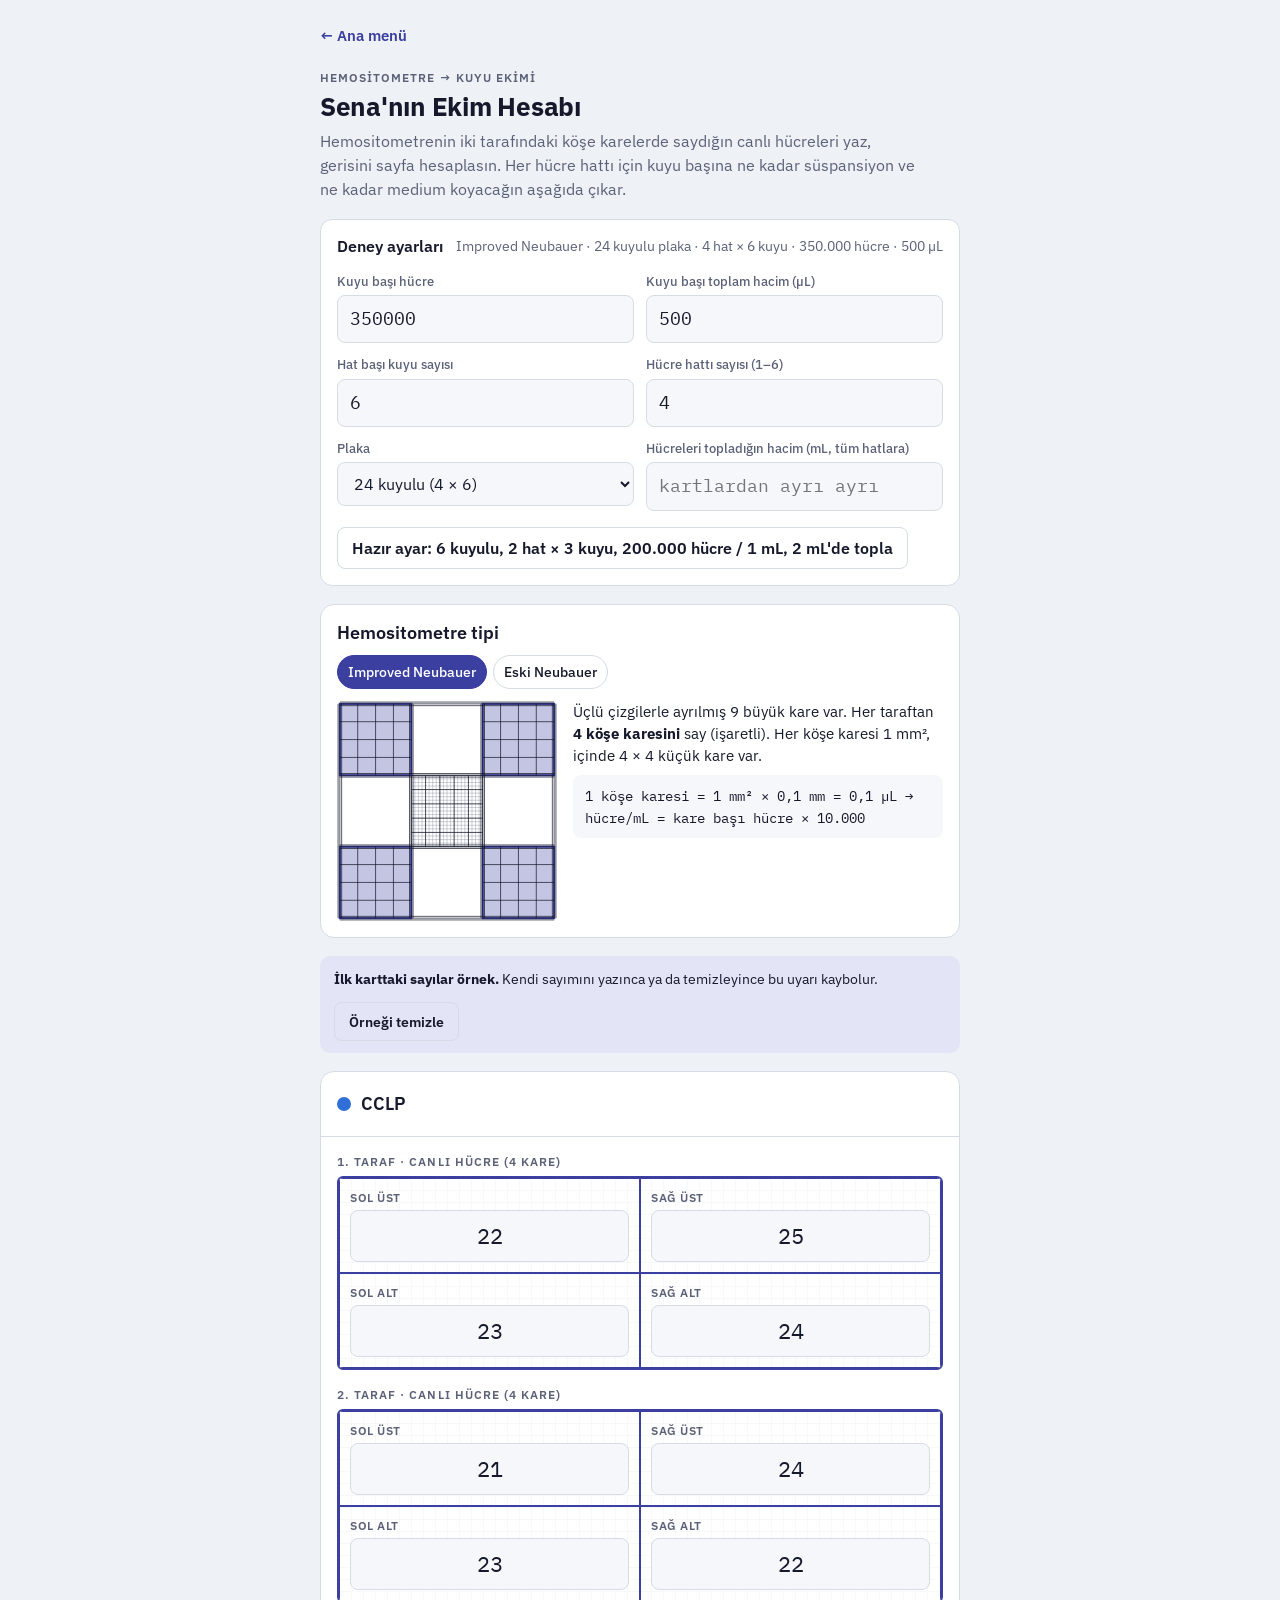
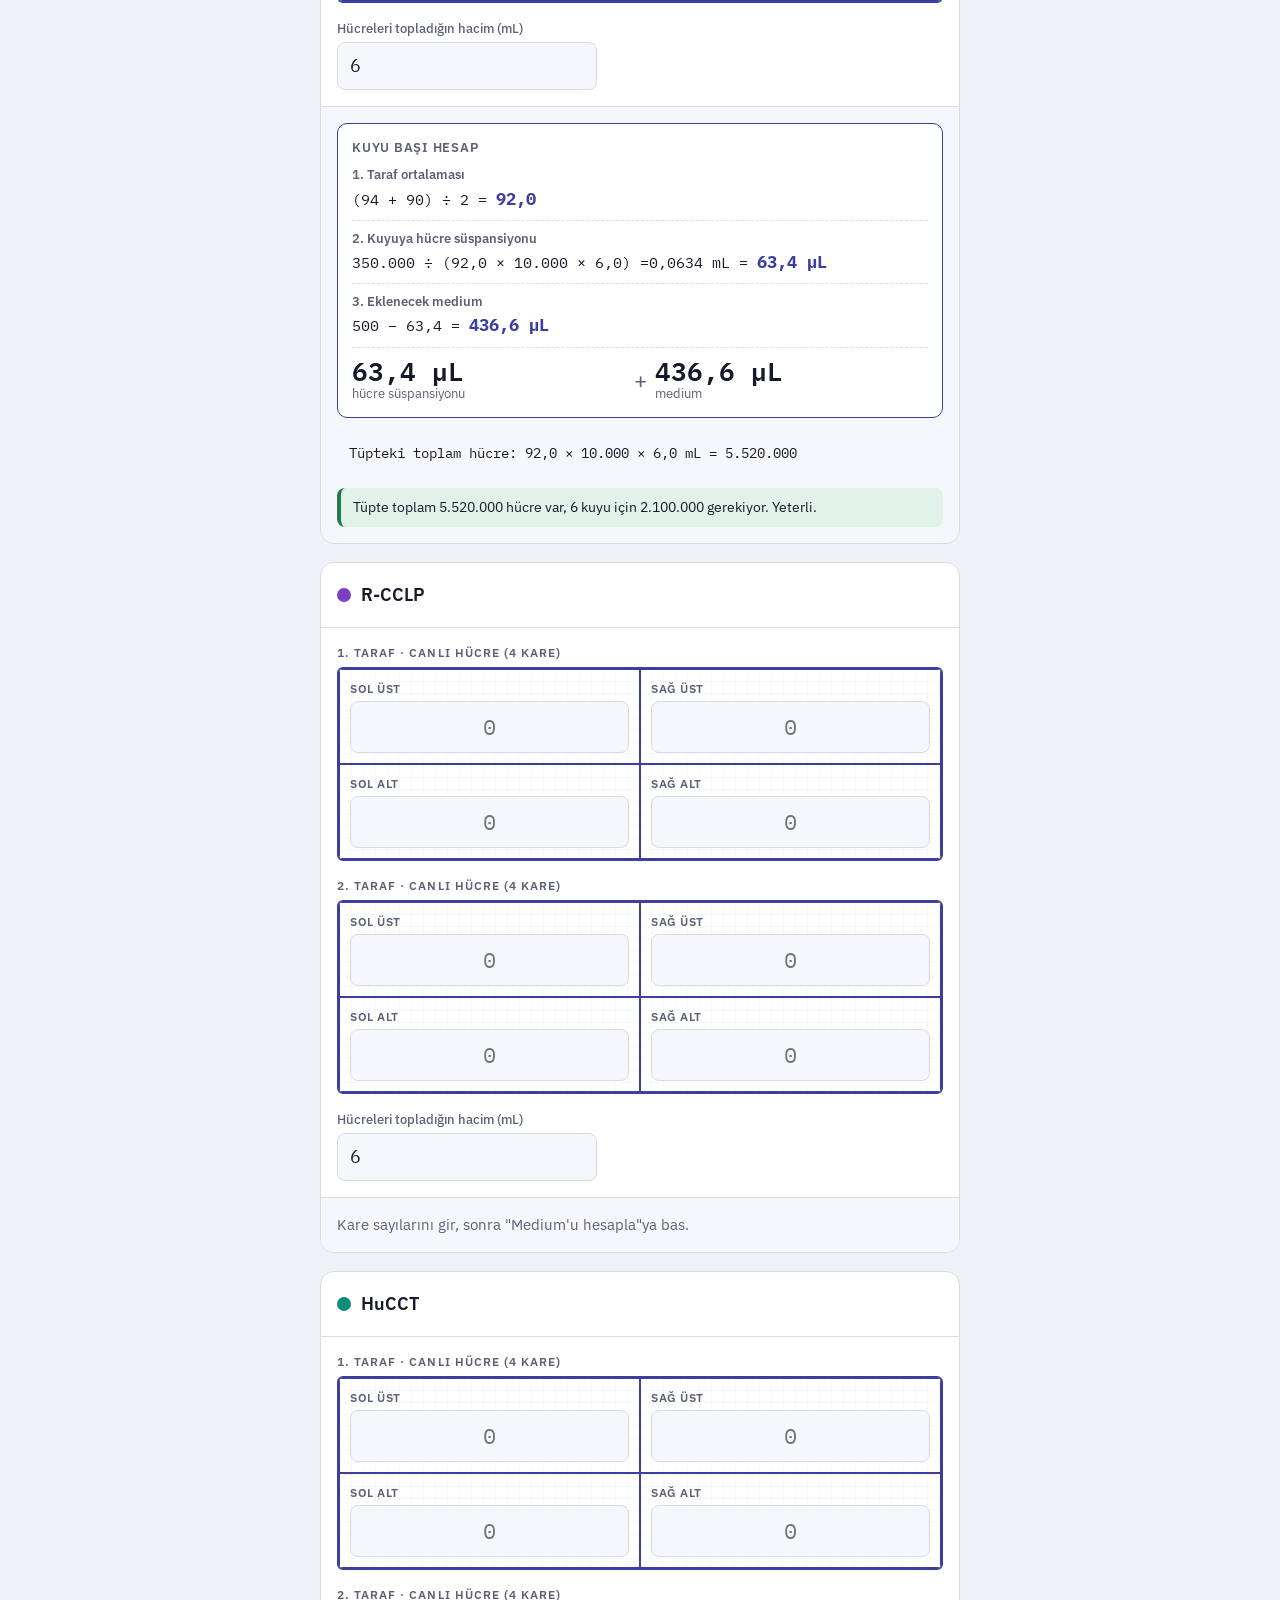
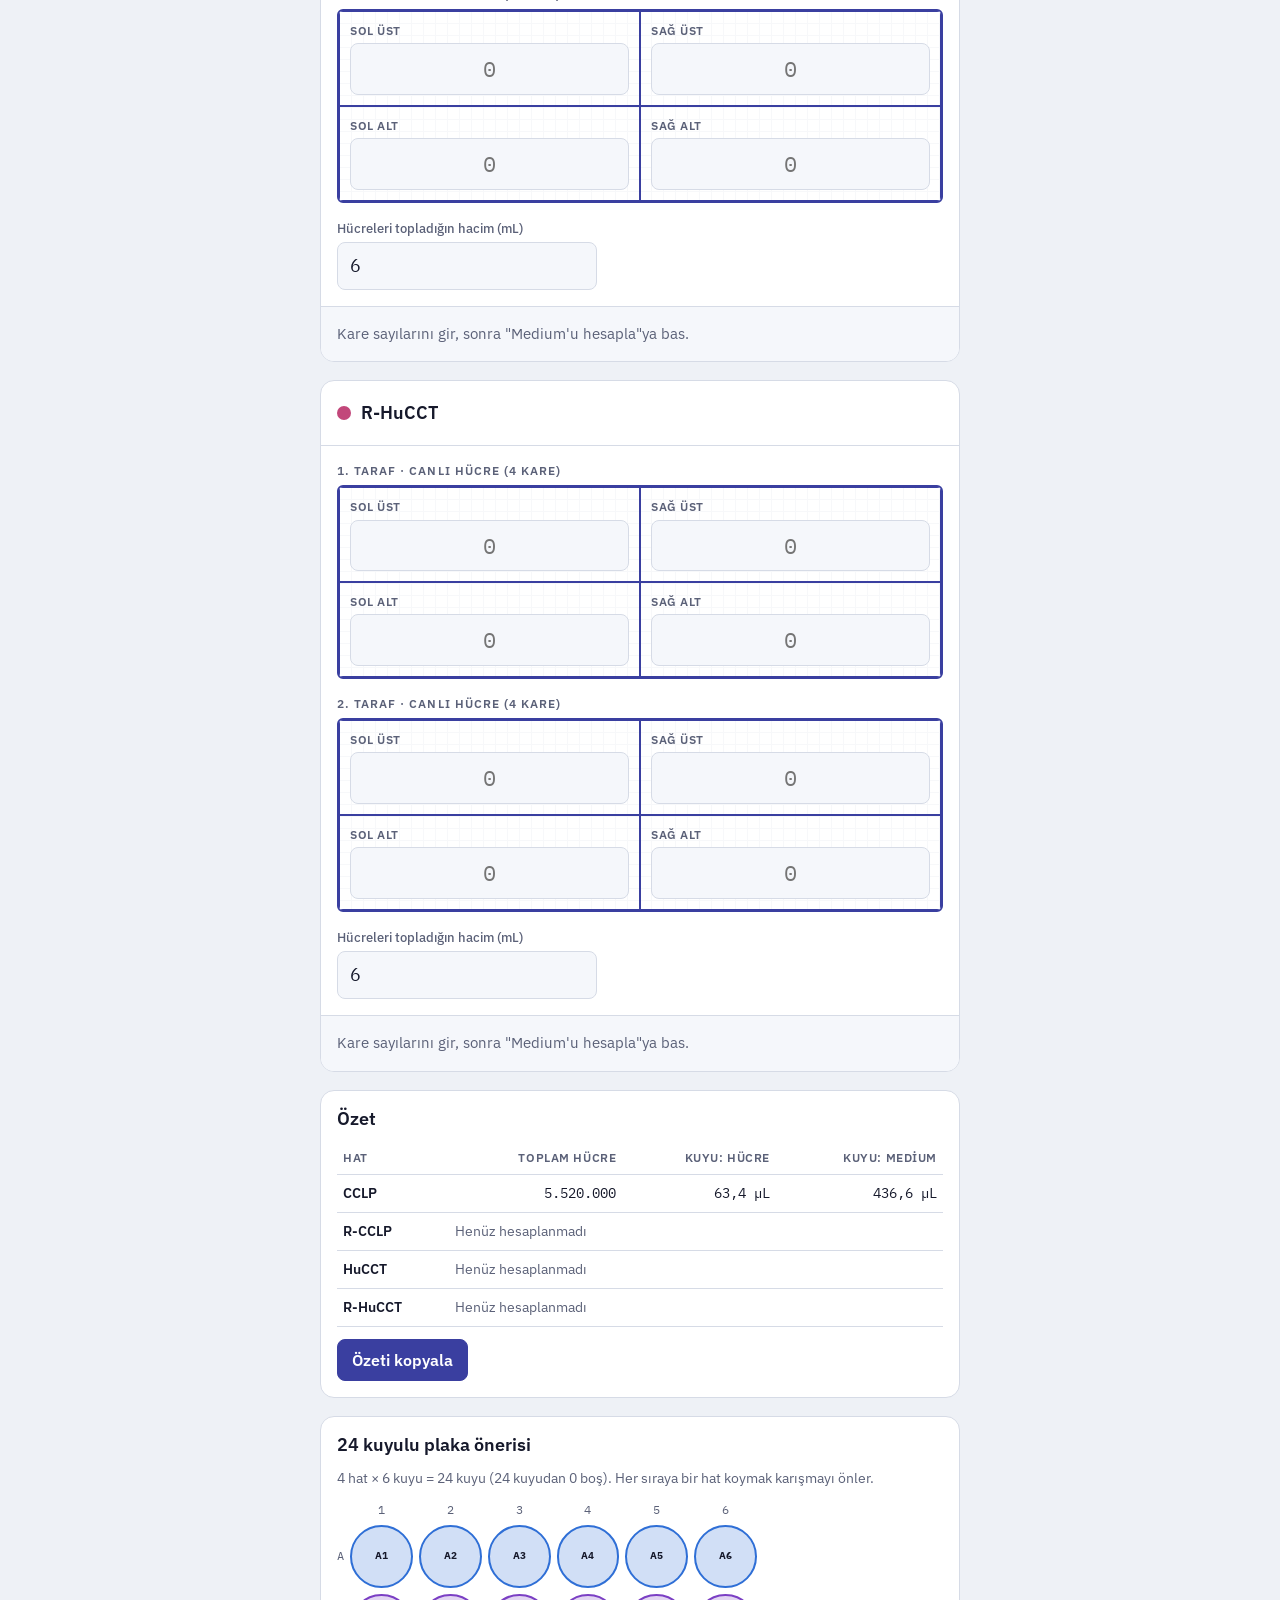
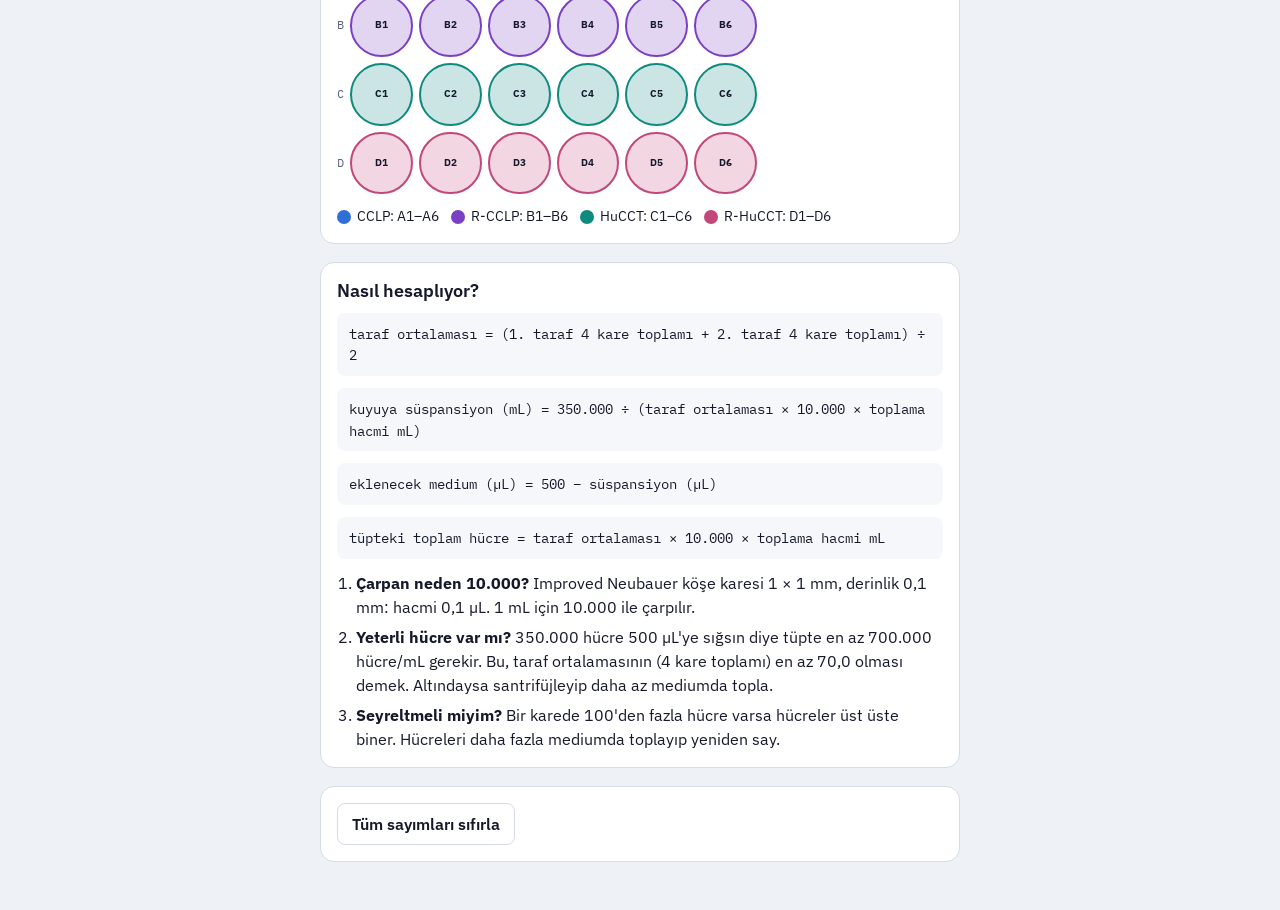
==== ekim.html @ d33bfd4d "Ekim: gereken hücre/mL ayarlara göre güncelleniyor Co-Authored-By: Claude Opus 5.5 <noreply@anthropi" ====
<!doctype html>
<html lang="tr">
<head>
<meta charset="utf-8">
<meta name="viewport" content="width=device-width, initial-scale=1, viewport-fit=cover">
<style>:root{padding-top:env(safe-area-inset-top,0px);padding-bottom:env(safe-area-inset-bottom,0px)}body{margin:0}img{max-width:100%}[hidden]{display:none!important}</style>
</head>
<body>
<title>Sena'nın Ekim Hesabı</title>
<meta name="claude:viewport-fit-sides" content="cover">
<link rel="preconnect" href="https://fonts.googleapis.com">
<link rel="stylesheet" href="https://fonts.googleapis.com/css2?family=IBM+Plex+Mono:wght@400;600&family=IBM+Plex+Sans:wght@400;500;600;700&display=swap">
<style>
/* Layout: one narrow column of cards (one per cell line), each card = hemocytometer 2x2 corner-square inputs + a big result panel; summary + 24-well plate map at the end. */
:root{
  --bg:#eef1f6; --surface:#ffffff; --surface-2:#f5f7fb; --line:#d6dbe6;
  --fg:#16192b; --muted:#5b6178;
  --trypan:#3a3fa0; --trypan-soft:#e3e4f6;
  --ok:#1f7a4d; --ok-soft:#e1f3e9; --warn:#9a5b00; --warn-soft:#fdf0d9; --bad:#b3261e; --bad-soft:#fbe4e2;
  --c1:#2f6fd6; --c2:#7b3fc4; --c3:#0f8a7e; --c4:#c2477a; --c5:#b26a00; --c6:#4d7a1f;
  --sans:"IBM Plex Sans",system-ui,-apple-system,"Segoe UI",sans-serif;
  --mono:"IBM Plex Mono",ui-monospace,"SFMono-Regular",Consolas,monospace;
}
@media (prefers-color-scheme: dark){:root:not([data-theme="light"]){
  --bg:#10121c; --surface:#191c29; --surface-2:#202436; --line:#33384d;
  --fg:#e9ebf5; --muted:#9aa0b8;
  --trypan:#9fa4ff; --trypan-soft:#2a2d55;
  --ok:#5fd39a; --ok-soft:#173327; --warn:#f0b450; --warn-soft:#3a2c12; --bad:#ff8a80; --bad-soft:#3d1c1a;
  --c1:#6ea0ff; --c2:#b88cf0; --c3:#4fd1c2; --c4:#f28ab5; --c5:#f0a94a; --c6:#9ed36a; color-scheme:dark}}
:root[data-theme="dark"]{
  --bg:#10121c; --surface:#191c29; --surface-2:#202436; --line:#33384d;
  --fg:#e9ebf5; --muted:#9aa0b8;
  --trypan:#9fa4ff; --trypan-soft:#2a2d55;
  --ok:#5fd39a; --ok-soft:#173327; --warn:#f0b450; --warn-soft:#3a2c12; --bad:#ff8a80; --bad-soft:#3d1c1a;
  --c1:#6ea0ff; --c2:#b88cf0; --c3:#4fd1c2; --c4:#f28ab5; --c5:#f0a94a; --c6:#9ed36a; color-scheme:dark}

*{box-sizing:border-box}
body{background:var(--bg);color:var(--fg);font-family:var(--sans);font-size:16px;line-height:1.5;
  padding-left:max(16px,env(safe-area-inset-left,0px));padding-right:max(16px,env(safe-area-inset-right,0px));padding-block:20px 48px}
.wrap{max-width:640px;margin:0 auto;display:flex;flex-direction:column;gap:18px}
h1,h2,h3{text-wrap:balance;margin:0;line-height:1.2}
h1{font-size:1.6rem;font-weight:700;letter-spacing:-.01em}
h2{font-size:1.15rem;font-weight:600}
.eyebrow{font-size:.72rem;letter-spacing:.09em;text-transform:uppercase;color:var(--muted);font-weight:600}
p{margin:0}
.muted{color:var(--muted)}
.num{font-family:var(--mono);font-variant-numeric:tabular-nums}

header{display:flex;flex-direction:column;gap:6px}
header p{color:var(--muted);max-width:60ch}

details.settings{background:var(--surface);border:1px solid var(--line);border-radius:12px}
details.settings summary{cursor:pointer;padding:14px 16px;display:flex;justify-content:space-between;align-items:center;gap:12px;list-style:none;font-weight:600}
details.settings summary::-webkit-details-marker{display:none}
details.settings summary .sumtext{font-weight:400;color:var(--muted);font-size:.85rem;text-align:right}
.set-grid{display:grid;grid-template-columns:1fr 1fr;gap:12px;padding:0 16px 16px}
.field{display:flex;flex-direction:column;gap:4px;min-width:0}
.field label{font-size:.8rem;color:var(--muted);font-weight:500}
input[type=text]{font:inherit;font-family:var(--mono);font-size:1.1rem;width:100%;min-width:0;padding:10px 12px;border:1.5px solid var(--line);border-radius:8px;background:var(--surface-2);color:var(--fg)}
input[type=text]:focus{outline:none;border-color:var(--trypan);box-shadow:0 0 0 3px var(--trypan-soft)}
input.name{font-family:var(--sans);font-weight:600}
select{font:inherit;font-size:1rem;width:100%;min-width:0;padding:10px 12px;border:1.5px solid var(--line);border-radius:8px;background:var(--surface-2);color:var(--fg)}
select:focus{outline:none;border-color:var(--trypan);box-shadow:0 0 0 3px var(--trypan-soft)}

.banner{background:var(--trypan-soft);color:var(--fg);border-radius:10px;padding:12px 14px;font-size:.9rem;display:flex;gap:12px;align-items:center;justify-content:space-between;flex-wrap:wrap}
button{font:inherit;cursor:pointer;border-radius:8px;border:1.5px solid var(--line);background:var(--surface);color:var(--fg);padding:8px 14px;font-weight:600}
button:focus-visible{outline:3px solid var(--trypan);outline-offset:2px}
button.primary{background:var(--trypan);border-color:var(--trypan);color:var(--surface)}
button.ghost{background:transparent}

.card{background:var(--surface);border:1px solid var(--line);border-radius:14px;overflow:hidden}
.card-head{display:flex;align-items:center;gap:10px;padding:14px 16px;border-bottom:1px solid var(--line)}
.dot{width:14px;height:14px;border-radius:50%;flex:none}
.card-head input.name{border:none;background:transparent;padding:4px 0;font-size:1.15rem}
.card-head input.name:focus{box-shadow:none;border-bottom:2px solid var(--trypan);border-radius:0}
.card-body{padding:16px;display:flex;flex-direction:column;gap:16px}

/* hemocytometer: 4 corner squares */
.hemo{display:grid;grid-template-columns:1fr 1fr;gap:0;border:2px solid var(--trypan);border-radius:6px;overflow:hidden;
  background-image:linear-gradient(var(--line) 1px,transparent 1px),linear-gradient(90deg,var(--line) 1px,transparent 1px);background-size:12px 12px}
.sq{padding:10px;display:flex;flex-direction:column;gap:4px;border:1px solid var(--trypan);background:color-mix(in srgb,var(--surface) 82%,transparent)}
.sq label{font-size:.72rem;color:var(--muted);letter-spacing:.05em;text-transform:uppercase;font-weight:600}
.sq input{font-size:1.4rem;text-align:center;padding:8px}
.row2{display:grid;grid-template-columns:1fr 1fr;gap:12px}
.chips{display:flex;flex-wrap:wrap;gap:6px;align-items:center}
.chip{padding:6px 10px;border-radius:999px;font-size:.85rem;font-weight:500}
.chip[aria-pressed="true"]{background:var(--trypan);border-color:var(--trypan);color:var(--surface)}
.chips input{width:70px;padding:6px 8px;font-size:.95rem}

.result{background:var(--surface-2);border-top:1px solid var(--line);padding:16px;display:flex;flex-direction:column;gap:14px}
.stats{display:grid;grid-template-columns:repeat(3,1fr);gap:8px}
.stat{display:flex;flex-direction:column;gap:2px;min-width:0}
.stat .v{font-family:var(--mono);font-size:1.05rem;font-weight:600;font-variant-numeric:tabular-nums;overflow-wrap:anywhere}
.stat .k{font-size:.72rem;color:var(--muted);text-transform:uppercase;letter-spacing:.06em}
.recipe{display:flex;flex-direction:column;gap:8px;background:var(--surface);border:1.5px solid var(--line);border-radius:10px;padding:14px}
.recipe.main{border-color:var(--trypan)}
.recipe .title{font-size:.8rem;font-weight:600;color:var(--muted);text-transform:uppercase;letter-spacing:.06em}
.pour{display:grid;grid-template-columns:1fr auto 1fr;align-items:center;gap:8px}
.pour .part{display:flex;flex-direction:column;min-width:0}
.pour .big{font-family:var(--mono);font-size:1.6rem;font-weight:600;font-variant-numeric:tabular-nums;line-height:1.1}
.pour .lbl{font-size:.82rem;color:var(--muted)}
.pour .plus{font-size:1.4rem;color:var(--muted)}
.recipe .then{font-size:.9rem}
.steps{display:flex;flex-direction:column;gap:8px}
.step{display:flex;flex-direction:column;gap:2px;padding-bottom:8px;border-bottom:1px dashed var(--line)}
.step .sk{font-size:.8rem;color:var(--muted);font-weight:600}
.step .sv{font-family:var(--mono);font-variant-numeric:tabular-nums;font-size:.95rem;overflow-wrap:anywhere}
.step .sv strong{color:var(--trypan);font-size:1.05rem}
.msgs{display:flex;flex-direction:column;gap:6px}
.msg{padding:9px 12px;border-radius:8px;font-size:.88rem;border-left:4px solid}
.msg.ok{background:var(--ok-soft);border-color:var(--ok)}
.msg.warn{background:var(--warn-soft);border-color:var(--warn)}
.msg.bad{background:var(--bad-soft);border-color:var(--bad)}
.empty{color:var(--muted);font-size:.92rem}
.calc-btn{width:100%;padding:16px;font-size:1.1rem;border-radius:10px}

.panel{background:var(--surface);border:1px solid var(--line);border-radius:14px;padding:16px;display:flex;flex-direction:column;gap:12px}
.tbl-wrap{overflow-x:auto}
table{border-collapse:collapse;width:100%;font-size:.88rem}
th,td{padding:8px 6px;text-align:right;border-bottom:1px solid var(--line);white-space:nowrap}
th:first-child,td:first-child{text-align:left}
th{font-size:.72rem;color:var(--muted);text-transform:uppercase;letter-spacing:.05em;font-weight:600}
td{font-family:var(--mono);font-variant-numeric:tabular-nums}
td:first-child{font-family:var(--sans);font-weight:600}

.plate{display:grid;grid-template-columns:auto repeat(6,1fr);gap:6px;align-items:center;max-width:420px}
.plate .rl,.plate .cl{font-family:var(--mono);font-size:.75rem;color:var(--muted);text-align:center}
.well{aspect-ratio:1;max-width:100%;border-radius:50%;border:2px solid;display:grid;place-items:center;font-size:var(--wf,.6rem);font-weight:700}
.legend{display:flex;flex-wrap:wrap;gap:12px;font-size:.85rem}
.legend span{display:inline-flex;align-items:center;gap:6px}

.hemo-pick{display:grid;grid-template-columns:minmax(0,220px) 1fr;gap:16px;align-items:start}
.hemo-pick svg{width:100%;height:auto;max-width:100%;display:block}
@media (max-width:520px){.hemo-pick{grid-template-columns:1fr}.hemo-pick svg{max-width:260px}}
.howto ol{margin:0;padding-left:1.2em;display:flex;flex-direction:column;gap:6px}
.formula{font-family:var(--mono);background:var(--surface-2);border-radius:8px;padding:10px 12px;font-size:.9rem;overflow-x:auto}
.actions{display:flex;gap:8px;flex-wrap:wrap;align-items:center}
.confirm{display:flex;gap:8px;align-items:center;flex-wrap:wrap;font-size:.9rem}
.toast{font-size:.85rem;color:var(--ok)}
@media (max-width:420px){.set-grid{grid-template-columns:1fr 1fr}.stats{grid-template-columns:1fr 1fr}.pour .big{font-size:1.35rem}}
@media (prefers-reduced-motion:reduce){*{transition:none!important}}
</style>

<div class="wrap">
  <a href="./" class="back-link" style="color:var(--trypan);font-weight:600;text-decoration:none;font-size:.95rem;padding:4px 0;align-self:flex-start">← Ana menü</a>
  <header>
    <span class="eyebrow">Hemositometre → kuyu ekimi</span>
    <h1>Sena'nın Ekim Hesabı</h1>
    <p>Hemositometrenin iki tarafındaki köşe karelerde saydığın canlı hücreleri yaz, gerisini sayfa hesaplasın. Her hücre hattı için kuyu başına ne kadar süspansiyon ve ne kadar medium koyacağın aşağıda çıkar.</p>
  </header>

  <details class="settings" id="settings" open>
    <summary><span>Deney ayarları</span><span class="sumtext" id="setSummary"></span></summary>
    <div class="set-grid">
      <div class="field"><label for="s-cells">Kuyu başı hücre</label><input type="text" inputmode="numeric" id="s-cells"></div>
      <div class="field"><label for="s-vol">Kuyu başı toplam hacim (µL)</label><input type="text" inputmode="decimal" id="s-vol"></div>
      <div class="field"><label for="s-wells">Hat başı kuyu sayısı</label><input type="text" inputmode="numeric" id="s-wells"></div>
      <div class="field"><label for="s-nlines">Hücre hattı sayısı (1–6)</label><input type="text" inputmode="numeric" id="s-nlines"></div>
      <div class="field"><label for="s-plate">Plaka</label><select id="s-plate">
        <option value="6">6 kuyulu (2 × 3)</option><option value="12">12 kuyulu (3 × 4)</option><option value="24">24 kuyulu (4 × 6)</option><option value="48">48 kuyulu (6 × 8)</option><option value="96">96 kuyulu (8 × 12)</option>
      </select></div>
      <div class="field"><label for="s-tube">Hücreleri topladığın hacim (mL, tüm hatlara)</label><input type="text" inputmode="decimal" id="s-tube" placeholder="kartlardan ayrı ayrı"></div>
    </div>
    <div class="actions" style="padding:0 16px 16px">
      <button type="button" id="presetBtn">Hazır ayar: 6 kuyulu, 2 hat × 3 kuyu, 200.000 hücre / 1 mL, 2 mL'de topla</button>
    </div>
  </details>

  <section class="panel" id="hemoPanel">
    <h2>Hemositometre tipi</h2>
    <div class="chips" role="group" aria-label="Hemositometre tipi">
      <button type="button" class="chip" data-hemo="imp">Improved Neubauer</button>
      <button type="button" class="chip" data-hemo="old">Eski Neubauer</button>
    </div>
    <div id="unitRow" hidden style="display:flex;flex-direction:column;gap:6px">
      <span class="eyebrow">Saydığın "kare" hangisi?</span>
      <div class="chips" role="group" aria-label="Sayılan kare">
        <button type="button" class="chip" data-unit="block">1 mm² köşe bloğu (4 × 4 küçük kare)</button>
        <button type="button" class="chip" data-unit="small">Tek küçük kare (0,25 mm)</button>
      </div>
    </div>
    <div class="hemo-pick">
      <svg id="hemoSvg" viewBox="-4 -4 308 308" role="img" aria-label="Hemositometre ızgarası, sayılacak kareler işaretli"></svg>
      <div style="display:flex;flex-direction:column;gap:8px;min-width:0">
        <p id="hemoText" style="font-size:.92rem"></p>
        <div class="formula" id="hemoFactor"></div>
      </div>
    </div>
  </section>

  <div class="banner" id="exampleBanner" hidden>
    <span><strong>İlk karttaki sayılar örnek.</strong> Kendi sayımını yazınca ya da temizleyince bu uyarı kaybolur.</span>
    <button class="ghost" id="clearExample">Örneği temizle</button>
  </div>

  <div id="cards" class="wrap" style="gap:18px"></div>

  <section class="panel">
    <h2>Özet</h2>
    <div class="tbl-wrap"><table id="sumTable"></table></div>
    <div class="actions">
      <button class="primary" id="copyBtn">Özeti kopyala</button>
      <span class="toast" id="toast" role="status"></span>
    </div>
  </section>

  <section class="panel">
    <h2 id="plateTitle">24 kuyulu plaka önerisi</h2>
    <p class="muted" style="font-size:.9rem" id="plateNote">4 hat × 6 kuyu = 24 kuyu. Her sıraya bir hat koymak karışmayı önler.</p>
    <div class="plate" id="plate"></div>
    <div class="legend" id="legend"></div>
  </section>

  <section class="panel howto">
    <h2>Nasıl hesaplıyor?</h2>
    <div class="formula">taraf ortalaması = (1. taraf 4 kare toplamı + 2. taraf 4 kare toplamı) ÷ 2</div>
    <div class="formula">kuyuya süspansiyon (mL) = <span class="hx-cells">350.000</span> ÷ (taraf ortalaması × <span class="fx">10.000</span> × toplama hacmi mL)</div>
    <div class="formula">eklenecek medium (µL) = <span class="hx-vol">500</span> − süspansiyon (µL)</div>
    <div class="formula">tüpteki toplam hücre = taraf ortalaması × <span class="fx">10.000</span> × toplama hacmi mL</div>
    <ol>
      <li><strong>Çarpan neden <span class="fx">10.000</span>?</strong> <span id="fxWhy"></span></li>
      <li><strong>Yeterli hücre var mı?</strong> <span class="hx-cells">350.000</span> hücre <span class="hx-vol">500</span> µL'ye sığsın diye tüpte en az <span id="minConc">700.000</span> hücre/mL gerekir. Bu, taraf ortalamasının (4 kare toplamı) en az <span id="minAvg">70</span> olması demek. Altındaysa santrifüjleyip daha az mediumda topla.</li>
      <li><strong>Seyreltmeli miyim?</strong> Bir karede 100'den fazla hücre varsa hücreler üst üste biner. Hücreleri daha fazla mediumda toplayıp yeniden say.</li>
    </ol>
  </section>

  <section class="panel">
    <div class="actions" id="resetArea">
      <button id="resetBtn">Tüm sayımları sıfırla</button>
    </div>
  </section>
</div>

<script>
(function(){
const COLORS=['--c1','--c2','--c3','--c4','--c5','--c6'];
const DEFAULT_LINES=['CCLP','R-CCLP','HuCCT','R-HuCCT','Hat 5','Hat 6'];
const MAXL=6;
const PLATES={6:[2,3],12:[3,4],24:[4,6],48:[6,8],96:[8,12]};
const STORE='sena-ekim-v4';
const fmt=(n,d=0)=>Number.isFinite(n)?n.toLocaleString('tr-TR',{minimumFractionDigits:d,maximumFractionDigits:d}):'–';
const parse=v=>{if(v==null)return NaN;const s=String(v).trim().replace(/\./g,'').replace(',', '.');if(s==='')return NaN;return Number(s)};
const parseDec=v=>{if(v==null)return NaN;const s=String(v).trim().replace(',', '.');if(s==='')return NaN;return Number(s)};
const sci=n=>{if(!Number.isFinite(n)||n<=0)return '–';const e=Math.floor(Math.log10(n));const m=n/Math.pow(10,e);return fmt(m,2)+' × 10'+sup(e)};
const sup=e=>String(e).split('').map(c=>'⁰¹²³⁴⁵⁶⁷⁸⁹'['0123456789'.indexOf(c)]||c).join('');

function blankLine(name){return {name,sq:Array(8).fill(''),dead:'',df:'1',tube:'6'}}
function defaults(){
  const lines=DEFAULT_LINES.map(blankLine);
  lines[0].sq=['22','25','23','24','21','24','23','22'];lines[0].shown=true;
  return {settings:{cells:'350000',vol:'500',wells:'6',extra:'1',nlines:'4',plate:'24',tube:''},lines,example:true};
}
let state;
try{state=JSON.parse(localStorage.getItem(STORE))}catch(e){state=null}
if(!state||!state.lines||state.lines.length<4)state=defaults();
// eski kayıtları yeni alanlara tamamla (hiçbir sayım silinmez)
while(state.lines.length<MAXL)state.lines.push(blankLine(DEFAULT_LINES[state.lines.length]));
if(state.settings.nlines==null)state.settings.nlines='4';
if(state.settings.plate==null)state.settings.plate='24';
if(state.settings.tube==null)state.settings.tube='';
function save(){try{localStorage.setItem(STORE,JSON.stringify(state))}catch(e){}}
function nl(){const n=parse(state.settings.nlines);return Number.isFinite(n)?Math.min(MAXL,Math.max(1,Math.round(n))):4}
function vis(){return state.lines.slice(0,nl())}

// settings
const S={cells:'s-cells',vol:'s-vol',wells:'s-wells'};
for(const k in S){const el=document.getElementById(S[k]);el.value=state.settings[k];el.addEventListener('input',()=>{state.settings[k]=el.value;save();drawHemo();update()})}
const nlEl=document.getElementById('s-nlines');nlEl.value=state.settings.nlines;
nlEl.addEventListener('input',()=>{state.settings.nlines=nlEl.value;save();buildCards();update()});
const plEl=document.getElementById('s-plate');plEl.value=state.settings.plate;
plEl.addEventListener('change',()=>{state.settings.plate=plEl.value;save();update()});
const tbEl=document.getElementById('s-tube');tbEl.value=state.settings.tube;
tbEl.addEventListener('input',()=>{state.settings.tube=tbEl.value;
  if(tbEl.value.trim()!==''){state.lines.forEach((l,i)=>{l.tube=tbEl.value;l.shown=false;const t=document.getElementById('t'+i);if(t)t.value=tbEl.value})}
  save();update()});
document.getElementById('presetBtn').addEventListener('click',()=>{
  Object.assign(state.settings,{plate:'6',nlines:'2',wells:'3',cells:'200000',vol:'1000',tube:'2'});
  if(state.lines[0].name==='CCLP')state.lines[0].name='HuCCT-1';
  if(state.lines[1].name==='R-CCLP')state.lines[1].name='HuCCT-1-R';
  state.lines.forEach(l=>{l.tube='2';l.shown=false});
  for(const k in S)document.getElementById(S[k]).value=state.settings[k];
  nlEl.value='2';plEl.value='6';tbEl.value='2';
  save();buildCards();drawHemo();update();
});
function settings(){return{cells:parse(state.settings.cells),vol:parseDec(state.settings.vol),wells:parse(state.settings.wells),extra:0}}

// hemositometre tipi: Improved Neubauer (1 mm² köşe kare → ×10⁴) ya da eski Neubauer (1 mm² blok ×10⁴ veya tek 0,25 mm kare ×160.000)
// hacim: 1 mm² × 0,1 mm = 0,1 µL → ×10⁴ ; 0,0625 mm² × 0,1 mm = 0,00625 µL → ×160.000
function hemo(){const t=state.settings.hemo==='old'?'old':'imp';const u=t==='old'&&state.settings.unit==='small'?'small':'block';
  return{t,u,F:u==='small'?160000:10000,name:t==='old'?'Eski Neubauer':'Improved Neubauer'}}
const NS='http://www.w3.org/2000/svg';
function drawHemo(){
  const h=hemo(),s=document.getElementById('hemoSvg');s.innerHTML='';
  const ln=(x1,y1,x2,y2,w,c)=>{const e=document.createElementNS(NS,'line');e.setAttribute('x1',x1);e.setAttribute('y1',y1);e.setAttribute('x2',x2);e.setAttribute('y2',y2);e.setAttribute('stroke-width',w);e.style.stroke=`var(${c})`;s.appendChild(e)};
  const rc=(x,y,w)=>{const e=document.createElementNS(NS,'rect');e.setAttribute('x',x);e.setAttribute('y',y);e.setAttribute('width',w);e.setAttribute('height',w);
    e.style.fill='color-mix(in srgb,var(--trypan) 30%,transparent)';e.style.stroke='var(--trypan)';e.style.strokeWidth='3';s.appendChild(e)};
  const corners=[[0,0],[200,0],[0,200],[200,200]];
  if(h.u==='small')[[0,0],[275,0],[0,275],[275,275]].forEach(([x,y])=>rc(x,y,25));
  else corners.forEach(([x,y])=>rc(x,y,100));
  if(h.t==='old'){
    for(let x=100;x<=200;x+=6.25){ln(x,0,x,300,.5,'--muted');ln(0,x,300,x,.5,'--muted')}
    for(let i=0;i<=12;i++){const p=i*25;ln(p,0,p,300,1,'--fg');ln(0,p,300,p,1,'--fg')}
  }else{
    for(let x=100;x<=200;x+=5){ln(x,100,x,200,.4,'--muted');ln(100,x,200,x,.4,'--muted')}
    for(let x=100;x<=200;x+=20){ln(x,100,x,200,1,'--fg');ln(100,x,200,x,1,'--fg')}
    corners.forEach(([ox,oy])=>{for(let k=1;k<4;k++){ln(ox+k*25,oy,ox+k*25,oy+100,1,'--fg');ln(ox,oy+k*25,ox+100,oy+k*25,1,'--fg')}});
    for(let i=0;i<=3;i++){const p=i*100;[-2.5,0,2.5].forEach(d=>{ln(p+d,0,p+d,300,1,'--fg');ln(0,p+d,300,p+d,1,'--fg')})}
  }
  document.querySelectorAll('[data-hemo]').forEach(b=>b.setAttribute('aria-pressed',b.dataset.hemo===h.t));
  document.querySelectorAll('[data-unit]').forEach(b=>b.setAttribute('aria-pressed',b.dataset.unit===h.u));
  document.getElementById('unitRow').hidden=h.t!=='old';
  document.getElementById('hemoText').innerHTML=h.t==='imp'
    ?'Üçlü çizgilerle ayrılmış 9 büyük kare var. Her taraftan <strong>4 köşe karesini</strong> say (işaretli). Her köşe karesi 1 mm², içinde 4 × 4 küçük kare var.'
    :h.u==='block'
      ?'Izgara 12 × 12 eşit küçük kareden oluşuyor, ortadan sık çizgili artı (+) geçiyor. Her köşedeki <strong>4 × 4 küçük kareyi birlikte</strong> say (işaretli bloklar, her biri 1 mm²).'
      :'Her taraftan <strong>4 tek küçük kare</strong> say (işaretli örnekler, her biri 0,25 × 0,25 mm). Hangi küçük kareyi saydığın fark etmez, hepsi aynı boyutta; sık çizgili bandın dışındakileri seç.';
  document.getElementById('hemoFactor').textContent=h.u==='small'
    ?'1 küçük kare = 0,00625 µL → hücre/mL = kare başı hücre × 160.000'
    :'1 köşe karesi = 1 mm² × 0,1 mm = 0,1 µL → hücre/mL = kare başı hücre × 10.000';
  document.querySelectorAll('.fx').forEach(e=>e.textContent=fmt(h.F));
  document.getElementById('fxWhy').textContent=h.u==='small'
    ?'Eski Neubauer tek küçük kare 0,25 × 0,25 mm, derinlik 0,1 mm: hacmi 0,00625 µL. 1 mL için 160.000 ile çarpılır.'
    :`${h.name} köşe karesi 1 × 1 mm, derinlik 0,1 mm: hacmi 0,1 µL. 1 mL için 10.000 ile çarpılır.`;
  const st=settings();document.getElementById('minConc').textContent=fmt(st.cells/st.vol*1000);document.getElementById('minAvg').textContent=fmt((st.cells/st.vol*1000)/h.F,1);
}
document.getElementById('hemoPanel').addEventListener('click',e=>{const b=e.target.closest('button');if(!b)return;
  if(b.dataset.hemo)state.settings.hemo=b.dataset.hemo;
  if(b.dataset.unit)state.settings.unit=b.dataset.unit;
  save();drawHemo();update();});

// cards
const cardsEl=document.getElementById('cards');
let refs=[];
function buildCards(){
cardsEl.innerHTML='';refs=[];
vis().forEach((ln,i)=>{
  const c=document.createElement('article');c.className='card';
  const col=`var(${COLORS[i]})`;
  c.innerHTML=`
  <div class="card-head"><span class="dot" style="background:${col}"></span>
    <input type="text" class="name" id="n${i}" aria-label="Hücre hattı adı"></div>
  <div class="card-body">
    ${[0,1].map(side=>`<div>
      <div class="eyebrow" style="margin-bottom:6px">${side+1}. taraf · canlı hücre (4 kare)</div>
      <div class="hemo">
        ${['Sol üst','Sağ üst','Sol alt','Sağ alt'].map((t,k)=>{const j=side*4+k;return `<div class="sq"><label for="q${i}_${j}">${t}</label><input type="text" inputmode="numeric" id="q${i}_${j}" placeholder="0"></div>`}).join('')}
      </div>
    </div>`).join('')}
    <div class="field" style="max-width:260px"><label for="t${i}">Hücreleri topladığın hacim (mL)</label><input type="text" inputmode="decimal" id="t${i}" placeholder="–"></div>
  </div>
  <div class="result" id="r${i}" aria-live="polite"></div>`;
  cardsEl.appendChild(c);
  const name=c.querySelector('#n'+i);name.value=ln.name;
  name.addEventListener('input',()=>{ln.name=name.value;save();update()});
  for(let j=0;j<8;j++){const q=c.querySelector(`#q${i}_${j}`);q.value=ln.sq[j];q.addEventListener('input',()=>{ln.sq[j]=q.value;touch(i);save();update()})}
  const t=c.querySelector('#t'+i);t.value=ln.tube;t.addEventListener('input',()=>{ln.tube=t.value;touch(i);save();update()});
  refs.push({res:c.querySelector('#r'+i)});
});
}
buildCards();
function touch(i){state.lines[i].shown=false;if(i===0&&state.example){state.example=false;banner()}}
cardsEl.addEventListener('click',e=>{const b=e.target.closest('.calc-btn');if(!b)return;const i=+b.dataset.i;
  state.lines[i].shown=true;save();update();const el=refs[i].res;el.scrollIntoView({block:'nearest',behavior:matchMedia('(prefers-reduced-motion: reduce)').matches?'auto':'smooth'})});
function banner(){document.getElementById('exampleBanner').hidden=!state.example}
document.getElementById('clearExample').addEventListener('click',()=>{
  const l=state.lines[0];l.sq=Array(8).fill('');state.example=false;
  for(let j=0;j<8;j++)document.getElementById(`q0_${j}`).value='';
  save();banner();update();
});

function calc(ln,st){
  const vals=ln.sq.map(parse).filter(Number.isFinite);
  const n=vals.length;if(!n)return null;
  const sum=vals.reduce((a,b)=>a+b,0),avg=sum/n; // avg = kare başı (uyarılar için)
  // Lab yöntemi: her tarafın 4 kare TOPLAMI, iki tarafın ortalaması (÷2)
  const sides=[ln.sq.slice(0,4),ln.sq.slice(4,8)].map(a=>a.map(parse).filter(Number.isFinite));
  const used=sides.map((a,k)=>({k,cnt:a.length,sum:a.reduce((x,y)=>x+y,0)})).filter(s=>s.cnt>0);
  const sideAvg=used.reduce((x,s)=>x+s.sum,0)/used.length;
  const df=1;
  const conc=sideAvg*hemo().F;
  const sd=n>1?Math.sqrt(vals.reduce((a,b)=>a+(b-avg)**2,0)/(n-1)):0;
  const cv=avg>0?sd/avg:0;
  const tube=parseDec(ln.tube);
  const total=Number.isFinite(tube)?conc*tube:NaN; // ort × 10.000 × hacim(mL)
  // Kullanıcının istediği formül: kuyuya süspansiyon (mL) = 350.000 ÷ (taraf ort × 10.000 × toplama hacmi)
  const cellMl=conc>0&&tube>0?st.cells/(conc*tube):Infinity;
  const cellVol=cellMl*1000;
  const medVol=st.vol-cellVol;
  const nMix=(st.wells||0)+(st.extra||0);
  const mixCell=cellVol*nMix, mixMed=st.vol*nMix-mixCell;
  const avail=total;
  const need=st.cells*nMix;
  const msgs=[];
  used.forEach(s=>{if(s.cnt<4)msgs.push(['warn',`${s.k+1}. tarafta ${s.cnt} kare girildi. Toplam 4 kare üzerinden alınıyor, eksik kareyi de gir.`])});
  if(used.length===1)msgs.push(['warn',`Sadece ${used[0].k+1}. taraf girildi; ÷2 yapılmadı, o tarafın toplamı kullanıldı.`]);
  if(used.length===2&&Math.max(used[0].sum,used[1].sum)>0&&Math.abs(used[0].sum-used[1].sum)/Math.max(used[0].sum,used[1].sum)>0.2)msgs.push(['warn',`İki taraf arasında fark büyük (${fmt(used[0].sum)} ve ${fmt(used[1].sum)}). Süspansiyonu iyice karıştırıp yeniden yükle.`]);
  if(avg>100)msgs.push(['warn',`Kare başı ${fmt(avg,0)} hücre. Bu kalabalık, hücreler üst üste binebilir. Daha fazla mediumda toplayıp yeniden say.`]);
  if(n>=3&&cv>0.25)msgs.push(['warn',`Kareler arasında fark büyük (%${fmt(cv*100,0)}). Süspansiyonu iyice pipetleyip karıştır, hemositometreyi yeniden yükle.`]);
  if(!(tube>0))msgs.push(['bad','Hesap için "Hücreleri topladığın hacim" kutusunu doldur.']);
  else if(cellVol>st.vol)msgs.push(['bad',`Süspansiyon çok seyreltik: bir kuyuya ${fmt(cellVol,0)} µL gerekiyor, bu kuyu hacmini (${fmt(st.vol,0)} µL) aşıyor. Hücreleri santrifüjleyip daha az mediumda topla, sonra yeniden say.`]);
  else if(cellVol<2)msgs.push(['warn',`Kuyu başı ${fmt(cellVol,1)} µL çok az, pipetlemesi zor. Süspansiyonu önce seyrelt.`]);
  if(Number.isFinite(avail)&&avail<need)msgs.push(['bad',`Tüpte toplam ${fmt(avail,0)} hücre var, ${nMix} kuyu için ${fmt(need,0)} gerekiyor. Yetmiyor.`]);
  else if(Number.isFinite(avail))msgs.push(['ok',`Tüpte toplam ${fmt(avail,0)} hücre var, ${nMix} kuyu için ${fmt(need,0)} gerekiyor. Yeterli.`]);
  if(!msgs.some(m=>m[0]!=='ok')&&msgs.length===0)msgs.push(['ok','Sayım aralığı uygun.']);
  return {n,avg,used,sideAvg,df,conc,cv,total,tube,cellMl,cellVol,medVol,nMix,mixCell,mixMed,avail,need,msgs,ok:cellVol<=st.vol};
}

function pourHTML(a,b){return `<div class="pour"><div class="part"><span class="big">${a}</span><span class="lbl">hücre süspansiyonu</span></div><span class="plus">+</span><div class="part"><span class="big">${b}</span><span class="lbl">medium</span></div></div>`}
const volStr=v=>v>=1000?fmt(v/1000,3)+' mL':fmt(v,1)+' µL';

let results=[];
function update(){
  const st=settings();
  document.getElementById('setSummary').textContent=`${hemo().name} · ${state.settings.plate} kuyulu plaka · ${nl()} hat × ${fmt(st.wells)} kuyu · ${fmt(st.cells)} hücre · ${fmt(st.vol)} µL`;
  document.querySelectorAll(".hx-cells").forEach(e=>e.textContent=fmt(st.cells));document.querySelectorAll(".hx-vol").forEach(e=>e.textContent=fmt(st.vol));
  results=vis().map((ln,i)=>{
    const r=calc(ln,st);const el=refs[i].res;
    if(!r){el.innerHTML='<p class="empty">Kare sayılarını gir, sonra "Medium\'u hesapla"ya bas.</p>';return null}
    if(!ln.shown){el.innerHTML=`<button type="button" class="primary calc-btn" data-i="${i}">Medium'u hesapla</button>`;return null}
    const sa=fmt(r.sideAvg,1);
    let h=`<div class="recipe main"><span class="title">Kuyu başı hesap</span>
      <div class="steps">
        <div class="step"><span class="sk">1. Taraf ortalaması</span><span class="sv">${r.used.length===2?'('+fmt(r.used[0].sum)+' + '+fmt(r.used[1].sum)+') ÷ 2 = ':''}<strong>${sa}</strong></span></div>
        <div class="step"><span class="sk">2. Kuyuya hücre süspansiyonu</span><span class="sv">${fmt(st.cells)} ÷ (${sa} × ${fmt(hemo().F)} × ${Number.isFinite(r.tube)?fmt(r.tube,1):'?'}) =${fmt(r.cellMl,4)} mL = <strong>${fmt(r.cellVol,1)} µL</strong></span></div>
        <div class="step"><span class="sk">3. Eklenecek medium</span><span class="sv">${fmt(st.vol)} − ${fmt(r.cellVol,1)} = <strong>${r.ok?fmt(r.medVol,1)+' µL':'eksi çıkıyor'}</strong></span></div>
      </div>
      ${r.ok?pourHTML(fmt(r.cellVol,1)+' µL',fmt(r.medVol,1)+' µL'):''}</div>`;
    if(Number.isFinite(r.total))h+=`<div class="formula">Tüpteki toplam hücre: ${sa} × ${fmt(hemo().F)} × ${fmt(r.tube,1)} mL = ${fmt(r.total,0)}</div>`;
    h+=`<div class="msgs">${r.msgs.map(m=>`<div class="msg ${m[0]}">${m[1]}</div>`).join('')}</div>`;
    el.innerHTML=h;return r;
  });
  summary(st);plate();
}

function summary(st){
  const t=document.getElementById('sumTable');
  let h='<thead><tr><th>Hat</th><th>Toplam hücre</th><th>Kuyu: hücre</th><th>Kuyu: medium</th></tr></thead><tbody>';
  vis().forEach((ln,i)=>{const r=results[i];
    h+=`<tr><td>${esc(ln.name)}</td>`+(r&&r.ok?`<td>${Number.isFinite(r.total)?fmt(r.total,0):'–'}</td><td>${fmt(r.cellVol,1)} µL</td><td>${fmt(r.medVol,1)} µL</td>`:`<td colspan="3" style="text-align:left;font-family:var(--sans);color:var(--muted)">${r?'Süspansiyon çok seyreltik':'Henüz hesaplanmadı'}</td>`)+'</tr>'});
  t.innerHTML=h+'</tbody>';
}
function esc(s){return String(s).replace(/[&<>"]/g,c=>({'&':'&amp;','<':'&lt;','>':'&gt;','"':'&quot;'}[c]))}

function plate(){
  const size=PLATES[state.settings.plate]?+state.settings.plate:24,[R,C]=PLATES[size];
  const L=vis(),n=L.length,w=Math.max(0,Math.round(settings().wells)||0);
  const RL='ABCDEFGH';
  // her kuyuya hangi hat: hatlar plakaya sığıyorsa her hat kendi sırasına, yoksa sırayla doldur
  const map={};const per=L.map(()=>[]);
  const rowEach=n<=R&&w<=C;
  for(let i=0;i<n;i++)for(let k=0;k<w;k++){
    let r,c;
    if(rowEach){r=i;c=k}else{const idx=i*w+k;if(idx>=size)continue;r=Math.floor(idx/C);c=idx%C}
    map[r+'_'+c]=i;per[i].push(RL[r]+(c+1));
  }
  const p=document.getElementById('plate');
  p.style.gridTemplateColumns=`auto repeat(${C},1fr)`;
  p.style.maxWidth=size<=12?'360px':size===24?'420px':'100%';
  let h='<span></span>';
  for(let c=1;c<=C;c++)h+=`<span class="cl">${c}</span>`;
  for(let r=0;r<R;r++){h+=`<span class="rl">${RL[r]}</span>`;
    for(let c=0;c<C;c++){const i=map[r+'_'+c];const lbl=size>=48?'':RL[r]+(c+1);
      h+=i==null?`<span class="well" style="border-color:var(--line);color:var(--muted)">${lbl}</span>`
        :`<span class="well" style="border-color:var(${COLORS[i]});background:color-mix(in srgb,var(${COLORS[i]}) 22%,transparent);color:var(--fg)">${lbl}</span>`}}
  p.innerHTML=h;
  p.style.setProperty('--wf',size<=12?'.9rem':'.6rem');
  const need=n*w;
  document.getElementById('plateTitle').textContent=`${size} kuyulu plaka önerisi`;
  document.getElementById('plateNote').textContent=need>size
    ?`${n} hat × ${w} kuyu = ${need} kuyu, ama plaka ${size} kuyulu. ${need-size} kuyu sığmıyor: daha büyük plaka seç ya da ikinci plaka kullan.`
    :`${n} hat × ${w} kuyu = ${need} kuyu (${size} kuyudan ${size-need} boş).${rowEach?' Her sıraya bir hat koymak karışmayı önler.':''}`;
  const range=a=>a.length?(a.length>2?a[0]+'–'+a[a.length-1]:a.join(', ')):'sığmadı';
  document.getElementById('legend').innerHTML=L.map((l,i)=>`<span><span class="dot" style="background:var(${COLORS[i]})"></span>${esc(l.name)}: ${range(per[i])}</span>`).join('');
}

document.getElementById('copyBtn').addEventListener('click',()=>{
  const st=settings();
  let s=`Ekim hesabı (${fmt(st.cells)} hücre/kuyu, ${fmt(st.vol)} µL, ${hemo().name}, ×${fmt(hemo().F)})\n`;
  vis().forEach((ln,i)=>{const r=results[i];
    if(!r){s+=`${ln.name}: hesaplanmadı\n`;return}
    if(!r.ok){s+=`${ln.name}: süspansiyon çok seyreltik\n`;return}
    s+=`${ln.name}: taraf ort ${fmt(r.sideAvg,1)}, toplam ${Number.isFinite(r.total)?fmt(r.total,0):'–'} hücre | kuyu: ${fmt(r.cellVol,1)} µL hücre + ${fmt(r.medVol,1)} µL medium\n`});
  const toast=document.getElementById('toast');
  const done=()=>{toast.textContent='Kopyalandı';setTimeout(()=>toast.textContent='',2000)};
  try{navigator.clipboard.writeText(s).then(done,()=>{toast.textContent='Kopyalanamadı, tablodan elle seç.'})}catch(e){toast.textContent='Kopyalanamadı, tablodan elle seç.'}
});

const resetArea=document.getElementById('resetArea');
function showReset(){
  resetArea.innerHTML='<button id="resetBtn">Tüm sayımları sıfırla</button>';
  document.getElementById('resetBtn').addEventListener('click',()=>{
    resetArea.innerHTML='<div class="confirm"><span>Görünen hatların sayımları silinsin mi?</span><button class="primary" id="yes">Evet, sıfırla</button><button id="no">Vazgeç</button></div>';
    document.getElementById('no').onclick=showReset;
    document.getElementById('yes').onclick=()=>{
      vis().forEach((l,i)=>{l.sq=Array(8).fill("");l.shown=false;
        for(let j=0;j<8;j++){const q=document.getElementById(`q${i}_${j}`);if(q)q.value=""}});
      state.example=false;save();banner();update();showReset();
    };
  });
}
showReset();banner();drawHemo();update();
})();
</script>
</body>
</html>
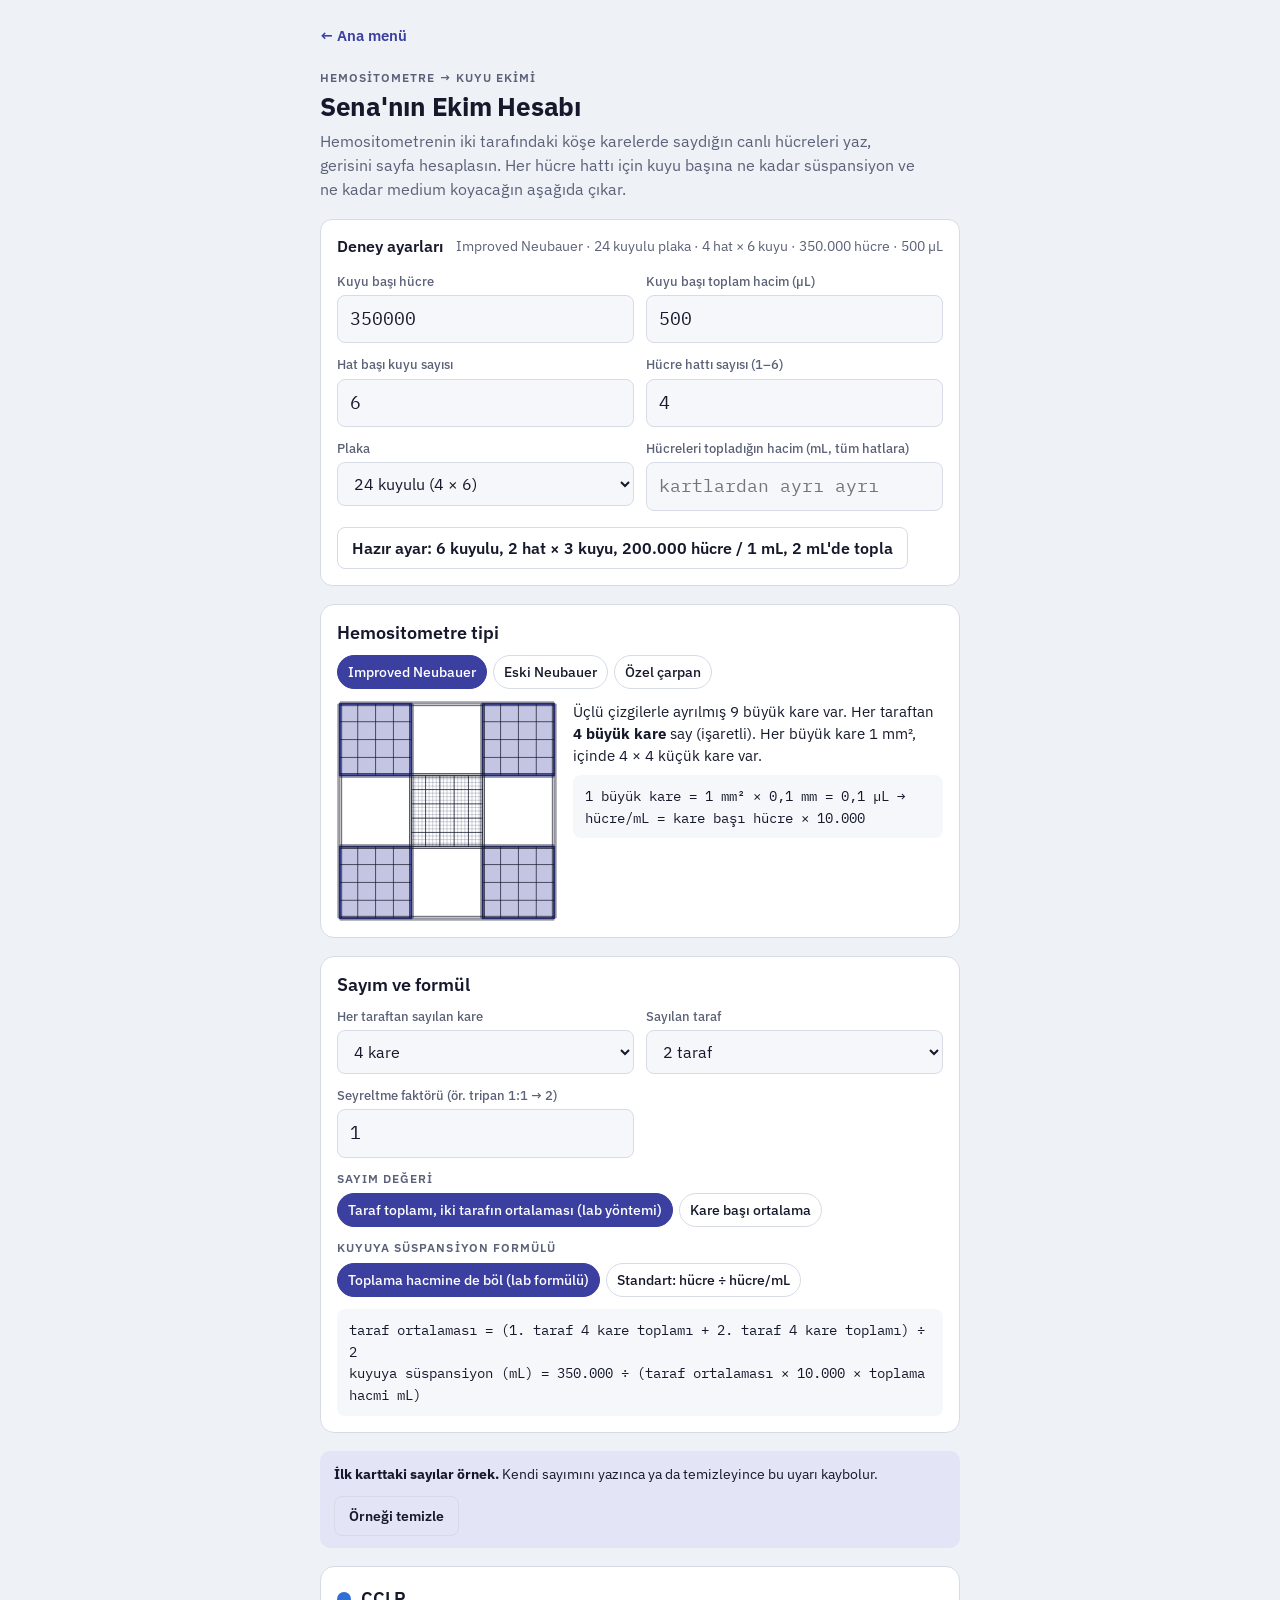
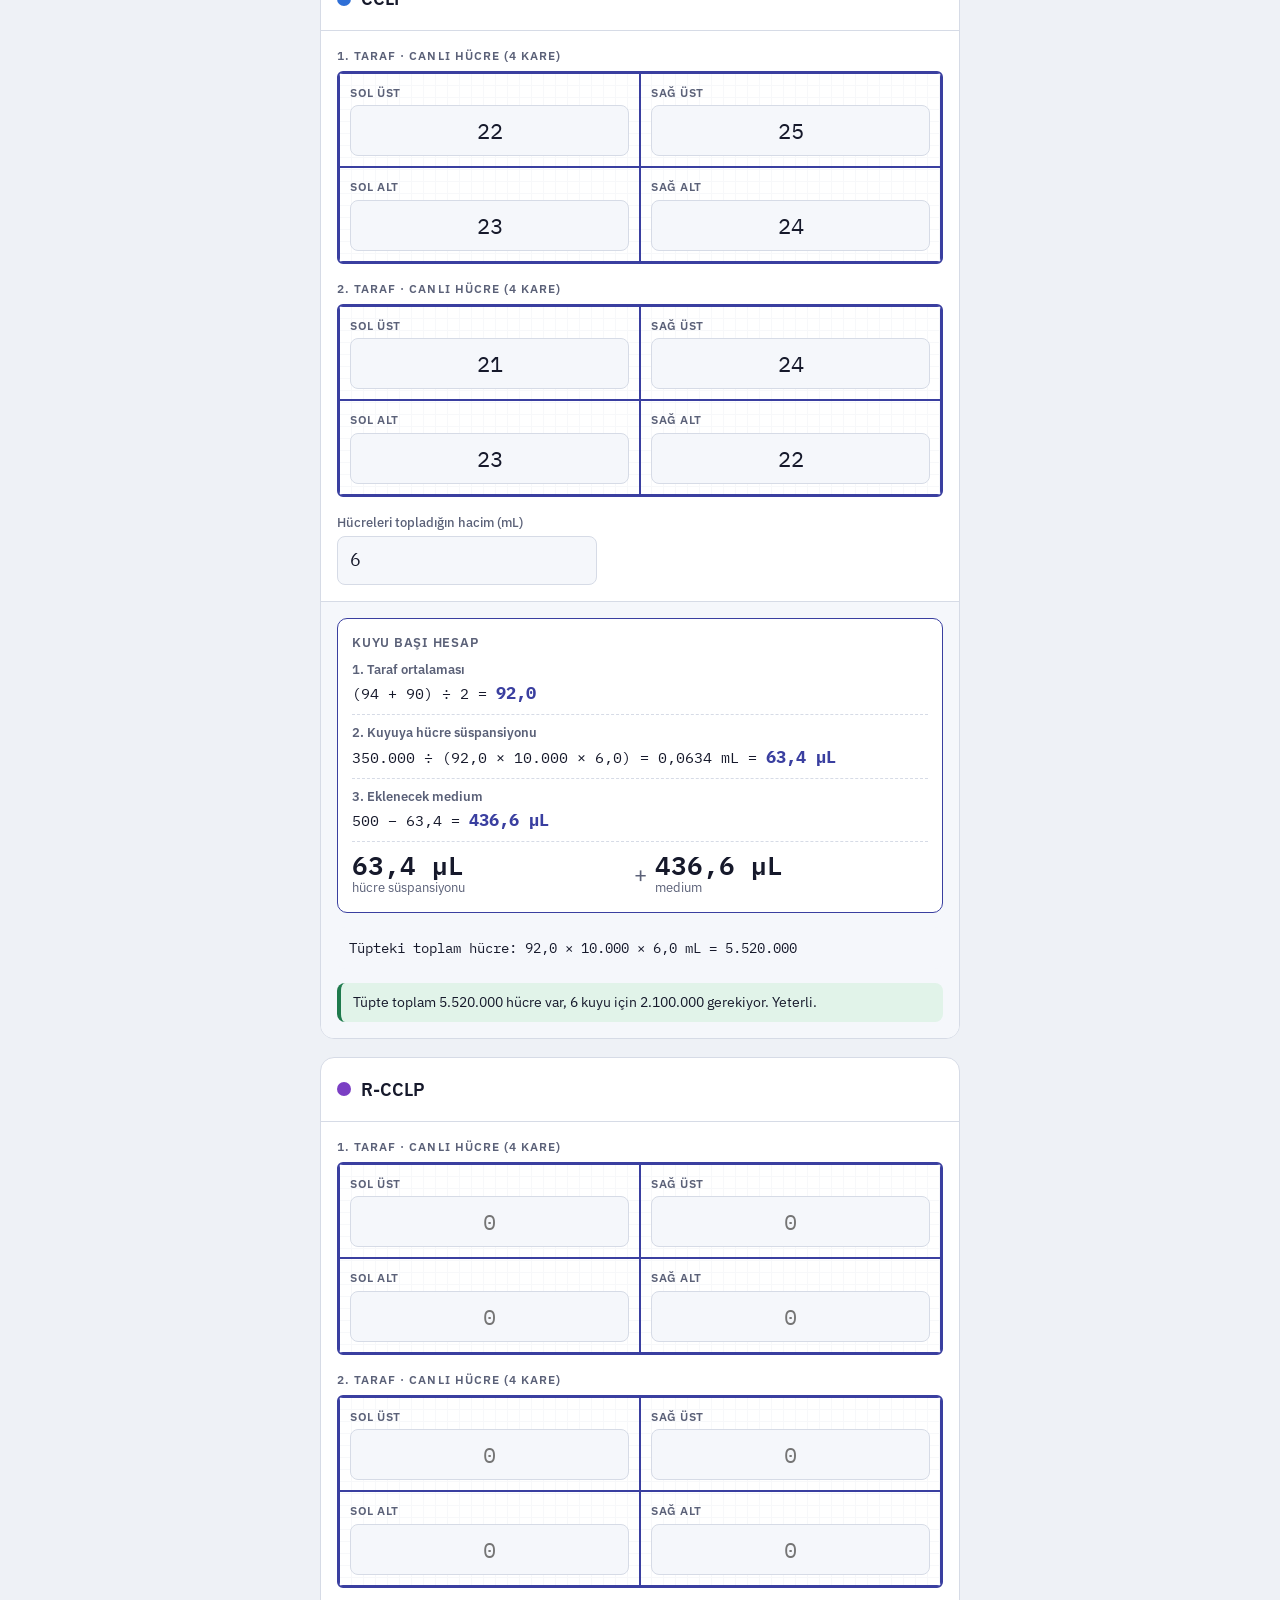
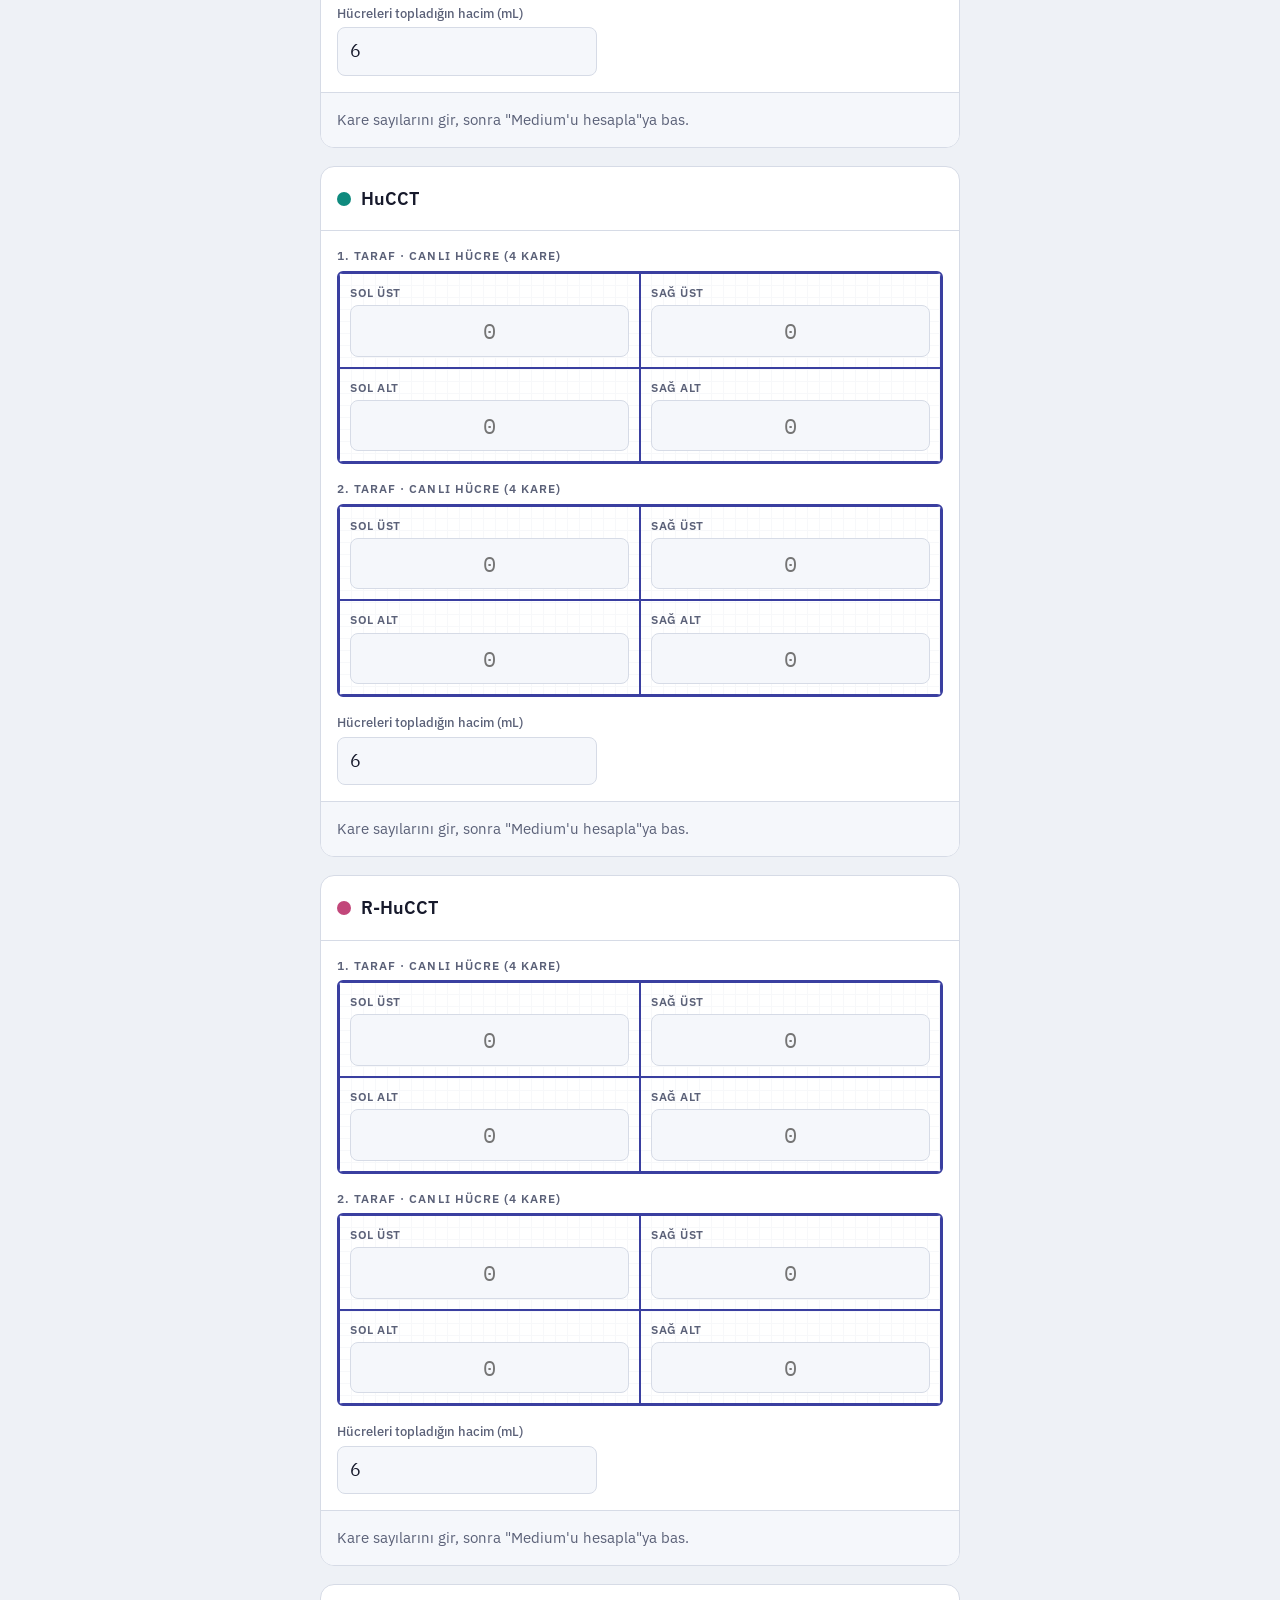
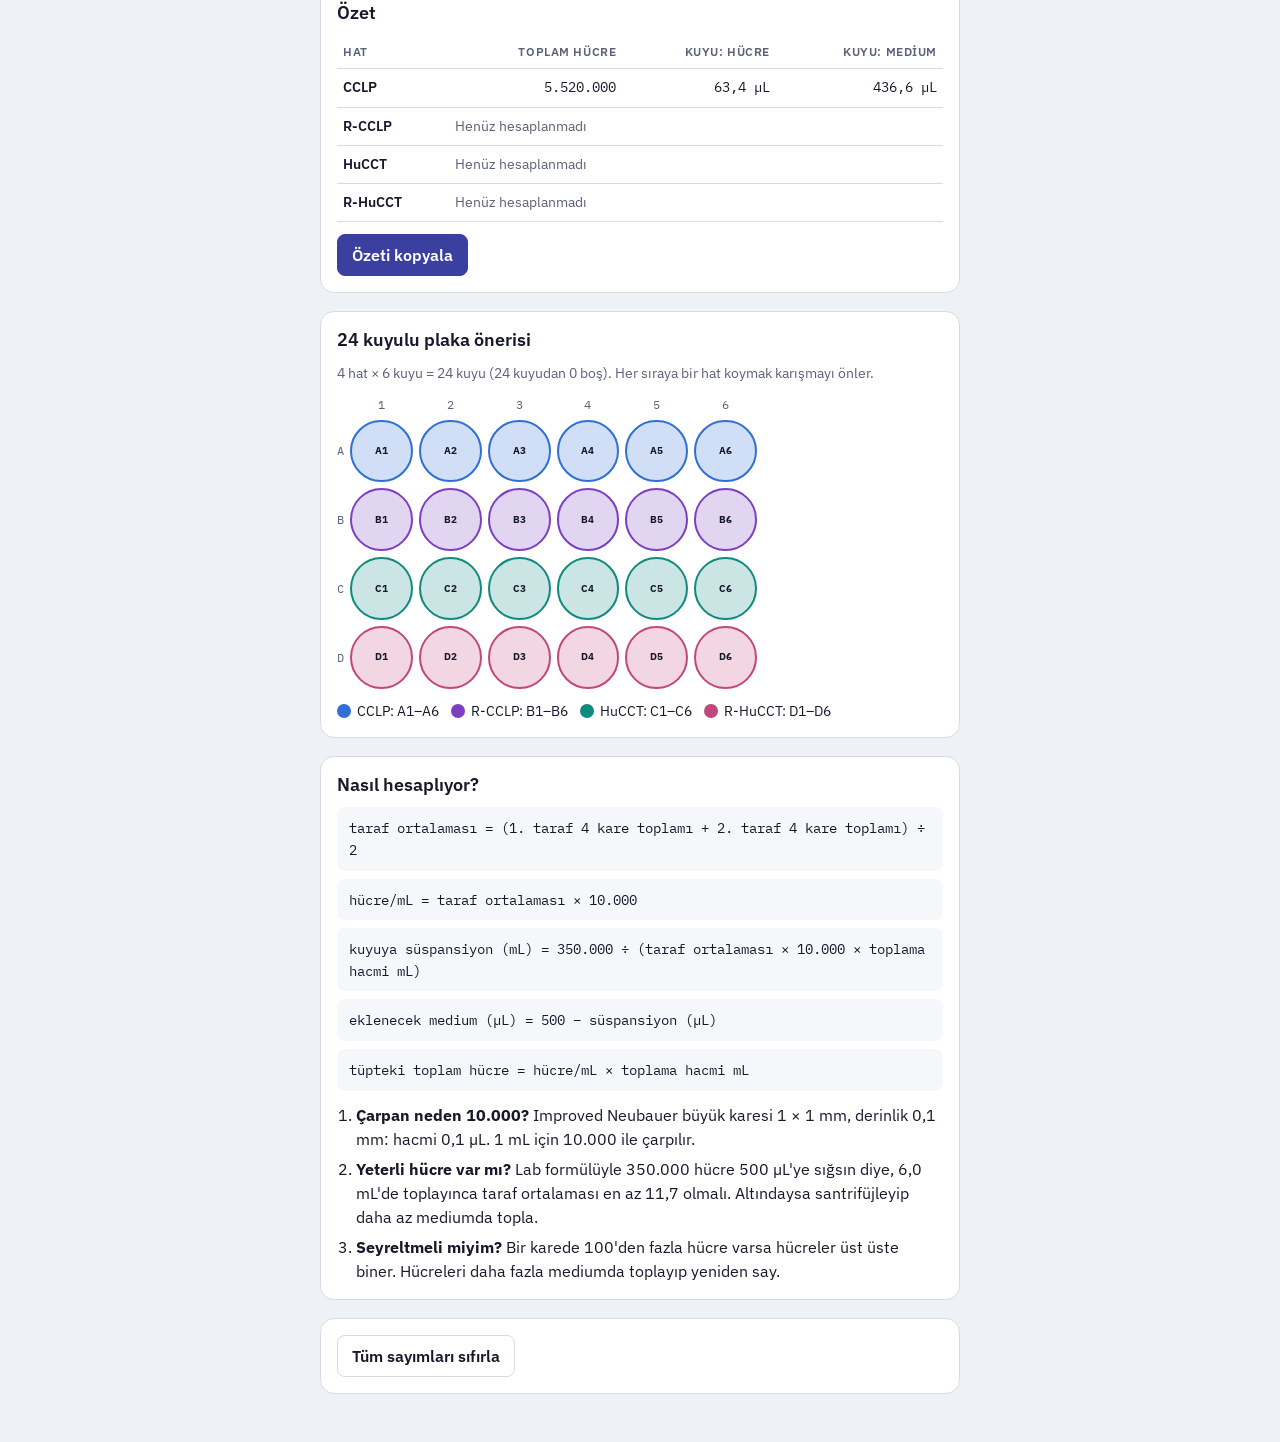
==== commit f5e663ae: "Ekim: sayım ve formül ayarları - Her taraftan sayılan kare (1–9) ve sayılan taraf (1/2) - Sayım değe" ====
--- a/ekim.html
+++ b/ekim.html
@@ -171,7 +171,9 @@
     <div class="chips" role="group" aria-label="Hemositometre tipi">
       <button type="button" class="chip" data-hemo="imp">Improved Neubauer</button>
       <button type="button" class="chip" data-hemo="old">Eski Neubauer</button>
-    </div>
+      <button type="button" class="chip" data-hemo="custom">Özel çarpan</button>
+    </div>
+    <div id="customRow" hidden class="field" style="max-width:260px"><label for="s-customF">Çarpan (kare başı hücre × ? = hücre/mL)</label><input type="text" inputmode="numeric" id="s-customF" placeholder="10000"></div>
     <div id="unitRow" hidden style="display:flex;flex-direction:column;gap:6px">
       <span class="eyebrow">Saydığın "kare" hangisi?</span>
       <div class="chips" role="group" aria-label="Sayılan kare">
@@ -188,6 +190,34 @@
     </div>
   </section>
 
+  <section class="panel" id="methodPanel">
+    <h2>Sayım ve formül</h2>
+    <div class="set-grid" style="padding:0">
+      <div class="field"><label for="s-nsq">Her taraftan sayılan kare</label><select id="s-nsq">
+        <option value="1">1 kare</option><option value="2">2 kare</option><option value="3">3 kare</option><option value="4">4 kare</option><option value="5">5 kare</option><option value="6">6 kare</option><option value="7">7 kare</option><option value="8">8 kare</option><option value="9">9 kare</option>
+      </select></div>
+      <div class="field"><label for="s-nsides">Sayılan taraf</label><select id="s-nsides">
+        <option value="1">1 taraf</option><option value="2">2 taraf</option>
+      </select></div>
+      <div class="field"><label for="s-df">Seyreltme faktörü (ör. tripan 1:1 → 2)</label><input type="text" inputmode="decimal" id="s-df"></div>
+    </div>
+    <div style="display:flex;flex-direction:column;gap:6px">
+      <span class="eyebrow">Sayım değeri</span>
+      <div class="chips" role="group" aria-label="Sayım değeri">
+        <button type="button" class="chip" data-method="sum">Taraf toplamı, iki tarafın ortalaması (lab yöntemi)</button>
+        <button type="button" class="chip" data-method="avg">Kare başı ortalama</button>
+      </div>
+    </div>
+    <div style="display:flex;flex-direction:column;gap:6px">
+      <span class="eyebrow">Kuyuya süspansiyon formülü</span>
+      <div class="chips" role="group" aria-label="Süspansiyon formülü">
+        <button type="button" class="chip" data-formula="lab">Toplama hacmine de böl (lab formülü)</button>
+        <button type="button" class="chip" data-formula="std">Standart: hücre ÷ hücre/mL</button>
+      </div>
+    </div>
+    <div class="formula" id="methodText"></div>
+  </section>
+
   <div class="banner" id="exampleBanner" hidden>
     <span><strong>İlk karttaki sayılar örnek.</strong> Kendi sayımını yazınca ya da temizleyince bu uyarı kaybolur.</span>
     <button class="ghost" id="clearExample">Örneği temizle</button>
@@ -213,13 +243,10 @@
 
   <section class="panel howto">
     <h2>Nasıl hesaplıyor?</h2>
-    <div class="formula">taraf ortalaması = (1. taraf 4 kare toplamı + 2. taraf 4 kare toplamı) ÷ 2</div>
-    <div class="formula">kuyuya süspansiyon (mL) = <span class="hx-cells">350.000</span> ÷ (taraf ortalaması × <span class="fx">10.000</span> × toplama hacmi mL)</div>
-    <div class="formula">eklenecek medium (µL) = <span class="hx-vol">500</span> − süspansiyon (µL)</div>
-    <div class="formula">tüpteki toplam hücre = taraf ortalaması × <span class="fx">10.000</span> × toplama hacmi mL</div>
+    <div id="howForm" style="display:flex;flex-direction:column;gap:8px"></div>
     <ol>
       <li><strong>Çarpan neden <span class="fx">10.000</span>?</strong> <span id="fxWhy"></span></li>
-      <li><strong>Yeterli hücre var mı?</strong> <span class="hx-cells">350.000</span> hücre <span class="hx-vol">500</span> µL'ye sığsın diye tüpte en az <span id="minConc">700.000</span> hücre/mL gerekir. Bu, taraf ortalamasının (4 kare toplamı) en az <span id="minAvg">70</span> olması demek. Altındaysa santrifüjleyip daha az mediumda topla.</li>
+      <li><strong>Yeterli hücre var mı?</strong> <span id="minText"></span></li>
       <li><strong>Seyreltmeli miyim?</strong> Bir karede 100'den fazla hücre varsa hücreler üst üste biner. Hücreleri daha fazla mediumda toplayıp yeniden say.</li>
     </ol>
   </section>
@@ -244,10 +271,11 @@
 const sci=n=>{if(!Number.isFinite(n)||n<=0)return '–';const e=Math.floor(Math.log10(n));const m=n/Math.pow(10,e);return fmt(m,2)+' × 10'+sup(e)};
 const sup=e=>String(e).split('').map(c=>'⁰¹²³⁴⁵⁶⁷⁸⁹'['0123456789'.indexOf(c)]||c).join('');
 
-function blankLine(name){return {name,sq:Array(8).fill(''),dead:'',df:'1',tube:'6'}}
+const MAXQ=9; // taraf başı en fazla kare; sq dizisi: taraf*9 + kare
+function blankLine(name){return {name,sq:Array(MAXQ*2).fill(''),dead:'',df:'1',tube:'6'}}
 function defaults(){
   const lines=DEFAULT_LINES.map(blankLine);
-  lines[0].sq=['22','25','23','24','21','24','23','22'];lines[0].shown=true;
+  ['22','25','23','24'].forEach((v,k)=>lines[0].sq[k]=v);['21','24','23','22'].forEach((v,k)=>lines[0].sq[MAXQ+k]=v);lines[0].shown=true;
   return {settings:{cells:'350000',vol:'500',wells:'6',extra:'1',nlines:'4',plate:'24',tube:''},lines,example:true};
 }
 let state;
@@ -258,6 +286,14 @@
 if(state.settings.nlines==null)state.settings.nlines='4';
 if(state.settings.plate==null)state.settings.plate='24';
 if(state.settings.tube==null)state.settings.tube='';
+const DEF={nsq:'4',nsides:'2',method:'sum',formula:'lab',df:'1',customF:''};
+for(const k in DEF)if(state.settings[k]==null)state.settings[k]=DEF[k];
+state.lines.forEach(l=>{if(!l.sq||l.sq.length<MAXQ*2){const o=l.sq||[];const s=Array(MAXQ*2).fill('');
+  for(let k=0;k<4;k++){s[k]=o[k]??'';s[MAXQ+k]=o[4+k]??''}l.sq=s}});
+function nsq(){return Math.min(MAXQ,Math.max(1,+state.settings.nsq||4))}
+function nsides(){return state.settings.nsides==='1'?1:2}
+function dfac(){const d=parseDec(state.settings.df);return d>0?d:1}
+const SQ_NAMES=['Sol üst','Sağ üst','Sol alt','Sağ alt','Orta','Üst orta','Sol orta','Sağ orta','Alt orta'];
 function save(){try{localStorage.setItem(STORE,JSON.stringify(state))}catch(e){}}
 function nl(){const n=parse(state.settings.nlines);return Number.isFinite(n)?Math.min(MAXL,Math.max(1,Math.round(n))):4}
 function vis(){return state.lines.slice(0,nl())}
@@ -286,8 +322,10 @@
 
 // hemositometre tipi: Improved Neubauer (1 mm² köşe kare → ×10⁴) ya da eski Neubauer (1 mm² blok ×10⁴ veya tek 0,25 mm kare ×160.000)
 // hacim: 1 mm² × 0,1 mm = 0,1 µL → ×10⁴ ; 0,0625 mm² × 0,1 mm = 0,00625 µL → ×160.000
-function hemo(){const t=state.settings.hemo==='old'?'old':'imp';const u=t==='old'&&state.settings.unit==='small'?'small':'block';
-  return{t,u,F:u==='small'?160000:10000,name:t==='old'?'Eski Neubauer':'Improved Neubauer'}}
+function hemo(){const t=['old','custom'].includes(state.settings.hemo)?state.settings.hemo:'imp';const u=t==='old'&&state.settings.unit==='small'?'small':'block';
+  const cf=parse(state.settings.customF);
+  const F=t==='custom'?(cf>0?cf:10000):u==='small'?160000:10000;
+  return{t,u,F,name:t==='old'?'Eski Neubauer':t==='custom'?'Özel çarpan':'Improved Neubauer'}}
 const NS='http://www.w3.org/2000/svg';
 function drawHemo(){
   const h=hemo(),s=document.getElementById('hemoSvg');s.innerHTML='';
@@ -295,8 +333,9 @@
   const rc=(x,y,w)=>{const e=document.createElementNS(NS,'rect');e.setAttribute('x',x);e.setAttribute('y',y);e.setAttribute('width',w);e.setAttribute('height',w);
     e.style.fill='color-mix(in srgb,var(--trypan) 30%,transparent)';e.style.stroke='var(--trypan)';e.style.strokeWidth='3';s.appendChild(e)};
   const corners=[[0,0],[200,0],[0,200],[200,200]];
-  if(h.u==='small')[[0,0],[275,0],[0,275],[275,275]].forEach(([x,y])=>rc(x,y,25));
-  else corners.forEach(([x,y])=>rc(x,y,100));
+  const q=nsq();
+  if(h.u==='small')[[0,0],[275,0],[0,275],[275,275],[25,0],[250,0],[0,25],[275,25],[25,275]].slice(0,q).forEach(([x,y])=>rc(x,y,25));
+  else [[0,0],[200,0],[0,200],[200,200],[100,100],[100,0],[0,100],[200,100],[100,200]].slice(0,q).forEach(([x,y])=>rc(x,y,100));
   if(h.t==='old'){
     for(let x=100;x<=200;x+=6.25){ln(x,0,x,300,.5,'--muted');ln(0,x,300,x,.5,'--muted')}
     for(let i=0;i<=12;i++){const p=i*25;ln(p,0,p,300,1,'--fg');ln(0,p,300,p,1,'--fg')}
@@ -309,24 +348,66 @@
   document.querySelectorAll('[data-hemo]').forEach(b=>b.setAttribute('aria-pressed',b.dataset.hemo===h.t));
   document.querySelectorAll('[data-unit]').forEach(b=>b.setAttribute('aria-pressed',b.dataset.unit===h.u));
   document.getElementById('unitRow').hidden=h.t!=='old';
-  document.getElementById('hemoText').innerHTML=h.t==='imp'
-    ?'Üçlü çizgilerle ayrılmış 9 büyük kare var. Her taraftan <strong>4 köşe karesini</strong> say (işaretli). Her köşe karesi 1 mm², içinde 4 × 4 küçük kare var.'
+  document.getElementById('customRow').hidden=h.t!=='custom';
+  const sides=nsides()===2?'Her taraftan':'Bir taraftan';
+  document.getElementById('hemoText').innerHTML=h.t==='custom'
+    ?`Kendi hemositometrenin çarpanını yaz. ${sides} <strong>${q} kare</strong> sayılıyor (çizim örnek olarak Improved Neubauer).`
+    :h.t==='imp'
+    ?`Üçlü çizgilerle ayrılmış 9 büyük kare var. ${sides} <strong>${q} büyük kare</strong> say (işaretli). Her büyük kare 1 mm², içinde 4 × 4 küçük kare var.`
     :h.u==='block'
-      ?'Izgara 12 × 12 eşit küçük kareden oluşuyor, ortadan sık çizgili artı (+) geçiyor. Her köşedeki <strong>4 × 4 küçük kareyi birlikte</strong> say (işaretli bloklar, her biri 1 mm²).'
-      :'Her taraftan <strong>4 tek küçük kare</strong> say (işaretli örnekler, her biri 0,25 × 0,25 mm). Hangi küçük kareyi saydığın fark etmez, hepsi aynı boyutta; sık çizgili bandın dışındakileri seç.';
-  document.getElementById('hemoFactor').textContent=h.u==='small'
+      ?`Izgara 12 × 12 eşit küçük kareden oluşuyor, ortadan sık çizgili artı (+) geçiyor. ${sides} <strong>${q} blok</strong> say; her blok 4 × 4 küçük kare, 1 mm² (işaretli).`
+      :`${sides} <strong>${q} tek küçük kare</strong> say (işaretli örnekler, her biri 0,25 × 0,25 mm). Hangi küçük kareyi saydığın fark etmez, hepsi aynı boyutta; sık çizgili bandın dışındakileri seç.`;
+  document.getElementById('hemoFactor').textContent=h.t==='custom'
+    ?`hücre/mL = kare başı hücre × ${fmt(h.F)}`
+    :h.u==='small'
     ?'1 küçük kare = 0,00625 µL → hücre/mL = kare başı hücre × 160.000'
-    :'1 köşe karesi = 1 mm² × 0,1 mm = 0,1 µL → hücre/mL = kare başı hücre × 10.000';
+    :'1 büyük kare = 1 mm² × 0,1 mm = 0,1 µL → hücre/mL = kare başı hücre × 10.000';
   document.querySelectorAll('.fx').forEach(e=>e.textContent=fmt(h.F));
-  document.getElementById('fxWhy').textContent=h.u==='small'
+  document.getElementById('fxWhy').textContent=h.t==='custom'
+    ?`Özel çarpan olarak ${fmt(h.F)} girildi.`
+    :h.u==='small'
     ?'Eski Neubauer tek küçük kare 0,25 × 0,25 mm, derinlik 0,1 mm: hacmi 0,00625 µL. 1 mL için 160.000 ile çarpılır.'
-    :`${h.name} köşe karesi 1 × 1 mm, derinlik 0,1 mm: hacmi 0,1 µL. 1 mL için 10.000 ile çarpılır.`;
-  const st=settings();document.getElementById('minConc').textContent=fmt(st.cells/st.vol*1000);document.getElementById('minAvg').textContent=fmt((st.cells/st.vol*1000)/h.F,1);
+    :`${h.name} büyük karesi 1 × 1 mm, derinlik 0,1 mm: hacmi 0,1 µL. 1 mL için 10.000 ile çarpılır.`;
+  methodUI();
+}
+// sayım değeri adı ve formül metinleri
+function vName(){return state.settings.method==='avg'?'kare ortalaması':'taraf ortalaması'}
+function methodUI(){
+  const h=hemo(),st=settings(),q=nsq(),s2=nsides()===2,df=dfac(),lab=state.settings.formula!=='std';
+  document.querySelectorAll('[data-method]').forEach(b=>b.setAttribute('aria-pressed',b.dataset.method===(state.settings.method==='avg'?'avg':'sum')));
+  document.querySelectorAll('[data-formula]').forEach(b=>b.setAttribute('aria-pressed',b.dataset.formula===(lab?'lab':'std')));
+  const dfs=df!==1?` × ${fmt(df,1)} (seyreltme)`:'';
+  const vLine=state.settings.method==='avg'
+    ?`kare ortalaması = sayılan ${s2?2*q:q} karenin toplamı ÷ ${s2?2*q:q}`
+    :s2?`taraf ortalaması = (1. taraf ${q} kare toplamı + 2. taraf ${q} kare toplamı) ÷ 2`:`taraf ortalaması = ${q} kare toplamı`;
+  const sus=lab
+    ?`kuyuya süspansiyon (mL) = ${fmt(st.cells)} ÷ (${vName()} × ${fmt(h.F)}${dfs} × toplama hacmi mL)`
+    :`kuyuya süspansiyon (mL) = ${fmt(st.cells)} ÷ (${vName()} × ${fmt(h.F)}${dfs})`;
+  const rows=[vLine,`hücre/mL = ${vName()} × ${fmt(h.F)}${dfs}`,sus,`eklenecek medium (µL) = ${fmt(st.vol)} − süspansiyon (µL)`,`tüpteki toplam hücre = hücre/mL × toplama hacmi mL`];
+  document.getElementById('howForm').innerHTML=rows.map(r=>`<div class="formula">${esc(r)}</div>`).join('');
+  document.getElementById('methodText').textContent=vLine+'\n'+sus;
+  document.getElementById('methodText').style.whiteSpace='pre-wrap';
+  const minC=st.cells/st.vol*1000;
+  const tube=parseDec(state.settings.tube)||parseDec(state.lines[0].tube);
+  const minV=lab?(tube>0?st.cells/(st.vol/1000*h.F*df*tube):NaN):minC/(h.F*df);
+  document.getElementById('minText').textContent=lab
+    ?(Number.isFinite(minV)?`Lab formülüyle ${fmt(st.cells)} hücre ${fmt(st.vol)} µL'ye sığsın diye, ${fmt(tube,1)} mL'de toplayınca ${vName()} en az ${fmt(minV,1)} olmalı. Altındaysa santrifüjleyip daha az mediumda topla.`:'Toplama hacmini girince en düşük sayım değeri burada çıkar.')
+    :`${fmt(st.cells)} hücre ${fmt(st.vol)} µL'ye sığsın diye tüpte en az ${fmt(minC)} hücre/mL gerekir. Bu, ${vName()} en az ${fmt(minV,1)} olmalı demek. Altındaysa santrifüjleyip daha az mediumda topla.`;
 }
 document.getElementById('hemoPanel').addEventListener('click',e=>{const b=e.target.closest('button');if(!b)return;
   if(b.dataset.hemo)state.settings.hemo=b.dataset.hemo;
   if(b.dataset.unit)state.settings.unit=b.dataset.unit;
+  save();buildCards();drawHemo();update();});
+document.getElementById('methodPanel').addEventListener('click',e=>{const b=e.target.closest('button');if(!b)return;
+  if(b.dataset.method)state.settings.method=b.dataset.method;
+  if(b.dataset.formula)state.settings.formula=b.dataset.formula;
   save();drawHemo();update();});
+const cfEl=document.getElementById('s-customF');cfEl.value=state.settings.customF;
+cfEl.addEventListener('input',()=>{state.settings.customF=cfEl.value;save();drawHemo();update()});
+const dfEl=document.getElementById('s-df');dfEl.value=state.settings.df;
+dfEl.addEventListener('input',()=>{state.settings.df=dfEl.value;save();drawHemo();update()});
+['nsq','nsides'].forEach(k=>{const el=document.getElementById('s-'+k);el.value=state.settings[k];
+  el.addEventListener('change',()=>{state.settings[k]=el.value;save();buildCards();drawHemo();update()})});
 
 // cards
 const cardsEl=document.getElementById('cards');
@@ -340,10 +421,10 @@
   <div class="card-head"><span class="dot" style="background:${col}"></span>
     <input type="text" class="name" id="n${i}" aria-label="Hücre hattı adı"></div>
   <div class="card-body">
-    ${[0,1].map(side=>`<div>
-      <div class="eyebrow" style="margin-bottom:6px">${side+1}. taraf · canlı hücre (4 kare)</div>
-      <div class="hemo">
-        ${['Sol üst','Sağ üst','Sol alt','Sağ alt'].map((t,k)=>{const j=side*4+k;return `<div class="sq"><label for="q${i}_${j}">${t}</label><input type="text" inputmode="numeric" id="q${i}_${j}" placeholder="0"></div>`}).join('')}
+    ${Array.from({length:nsides()},(_,side)=>`<div>
+      <div class="eyebrow" style="margin-bottom:6px">${side+1}. taraf · canlı hücre (${nsq()} kare)</div>
+      <div class="hemo" style="grid-template-columns:repeat(${nsq()===1?1:nsq()<=4?2:3},1fr)">
+        ${Array.from({length:nsq()},(_,k)=>{const j=side*MAXQ+k;const t=hemo().u==='small'?`Kare ${k+1}`:SQ_NAMES[k];return `<div class="sq"><label for="q${i}_${j}">${t}</label><input type="text" inputmode="numeric" id="q${i}_${j}" placeholder="0"></div>`}).join('')}
       </div>
     </div>`).join('')}
     <div class="field" style="max-width:260px"><label for="t${i}">Hücreleri topladığın hacim (mL)</label><input type="text" inputmode="decimal" id="t${i}" placeholder="–"></div>
@@ -352,7 +433,7 @@
   cardsEl.appendChild(c);
   const name=c.querySelector('#n'+i);name.value=ln.name;
   name.addEventListener('input',()=>{ln.name=name.value;save();update()});
-  for(let j=0;j<8;j++){const q=c.querySelector(`#q${i}_${j}`);q.value=ln.sq[j];q.addEventListener('input',()=>{ln.sq[j]=q.value;touch(i);save();update()})}
+  for(let j=0;j<MAXQ*2;j++){const q=c.querySelector(`#q${i}_${j}`);if(!q)continue;q.value=ln.sq[j];q.addEventListener('input',()=>{ln.sq[j]=q.value;touch(i);save();update()})}
   const t=c.querySelector('#t'+i);t.value=ln.tube;t.addEventListener('input',()=>{ln.tube=t.value;touch(i);save();update()});
   refs.push({res:c.querySelector('#r'+i)});
 });
@@ -363,27 +444,30 @@
   state.lines[i].shown=true;save();update();const el=refs[i].res;el.scrollIntoView({block:'nearest',behavior:matchMedia('(prefers-reduced-motion: reduce)').matches?'auto':'smooth'})});
 function banner(){document.getElementById('exampleBanner').hidden=!state.example}
 document.getElementById('clearExample').addEventListener('click',()=>{
-  const l=state.lines[0];l.sq=Array(8).fill('');state.example=false;
-  for(let j=0;j<8;j++)document.getElementById(`q0_${j}`).value='';
+  const l=state.lines[0];l.sq=Array(MAXQ*2).fill('');state.example=false;
+  for(let j=0;j<MAXQ*2;j++){const q=document.getElementById(`q0_${j}`);if(q)q.value=''}
   save();banner();update();
 });
 
 function calc(ln,st){
-  const vals=ln.sq.map(parse).filter(Number.isFinite);
+  const Q=nsq();
+  const sides=Array.from({length:nsides()},(_,k)=>ln.sq.slice(k*MAXQ,k*MAXQ+Q).map(parse).filter(Number.isFinite));
+  const vals=sides.flat();
   const n=vals.length;if(!n)return null;
   const sum=vals.reduce((a,b)=>a+b,0),avg=sum/n; // avg = kare başı (uyarılar için)
-  // Lab yöntemi: her tarafın 4 kare TOPLAMI, iki tarafın ortalaması (÷2)
-  const sides=[ln.sq.slice(0,4),ln.sq.slice(4,8)].map(a=>a.map(parse).filter(Number.isFinite));
+  // Lab yöntemi: her tarafın kare TOPLAMI, iki tarafın ortalaması (÷2); ya da kare başı ortalama
   const used=sides.map((a,k)=>({k,cnt:a.length,sum:a.reduce((x,y)=>x+y,0)})).filter(s=>s.cnt>0);
-  const sideAvg=used.reduce((x,s)=>x+s.sum,0)/used.length;
-  const df=1;
-  const conc=sideAvg*hemo().F;
+  const byAvg=state.settings.method==='avg';
+  const sideAvg=byAvg?avg:used.reduce((x,s)=>x+s.sum,0)/used.length;
+  const df=dfac();
+  const conc=sideAvg*hemo().F*df;
   const sd=n>1?Math.sqrt(vals.reduce((a,b)=>a+(b-avg)**2,0)/(n-1)):0;
   const cv=avg>0?sd/avg:0;
   const tube=parseDec(ln.tube);
   const total=Number.isFinite(tube)?conc*tube:NaN; // ort × 10.000 × hacim(mL)
   // Kullanıcının istediği formül: kuyuya süspansiyon (mL) = 350.000 ÷ (taraf ort × 10.000 × toplama hacmi)
-  const cellMl=conc>0&&tube>0?st.cells/(conc*tube):Infinity;
+  const lab=state.settings.formula!=='std';
+  const cellMl=conc>0&&(!lab||tube>0)?st.cells/(lab?conc*tube:conc):Infinity;
   const cellVol=cellMl*1000;
   const medVol=st.vol-cellVol;
   const nMix=(st.wells||0)+(st.extra||0);
@@ -391,18 +475,19 @@
   const avail=total;
   const need=st.cells*nMix;
   const msgs=[];
-  used.forEach(s=>{if(s.cnt<4)msgs.push(['warn',`${s.k+1}. tarafta ${s.cnt} kare girildi. Toplam 4 kare üzerinden alınıyor, eksik kareyi de gir.`])});
-  if(used.length===1)msgs.push(['warn',`Sadece ${used[0].k+1}. taraf girildi; ÷2 yapılmadı, o tarafın toplamı kullanıldı.`]);
+  used.forEach(s=>{if(s.cnt<Q)msgs.push(['warn',`${s.k+1}. tarafta ${s.cnt} kare girildi. ${byAvg?'Ortalama girilen kareler':`Toplam ${Q} kare`} üzerinden alınıyor, eksik kareyi de gir.`])});
+  if(nsides()===2&&used.length===1)msgs.push(['warn',byAvg?`Sadece ${used[0].k+1}. taraf girildi; ortalama o tarafın karelerinden alındı.`:`Sadece ${used[0].k+1}. taraf girildi; ÷2 yapılmadı, o tarafın toplamı kullanıldı.`]);
   if(used.length===2&&Math.max(used[0].sum,used[1].sum)>0&&Math.abs(used[0].sum-used[1].sum)/Math.max(used[0].sum,used[1].sum)>0.2)msgs.push(['warn',`İki taraf arasında fark büyük (${fmt(used[0].sum)} ve ${fmt(used[1].sum)}). Süspansiyonu iyice karıştırıp yeniden yükle.`]);
   if(avg>100)msgs.push(['warn',`Kare başı ${fmt(avg,0)} hücre. Bu kalabalık, hücreler üst üste binebilir. Daha fazla mediumda toplayıp yeniden say.`]);
   if(n>=3&&cv>0.25)msgs.push(['warn',`Kareler arasında fark büyük (%${fmt(cv*100,0)}). Süspansiyonu iyice pipetleyip karıştır, hemositometreyi yeniden yükle.`]);
-  if(!(tube>0))msgs.push(['bad','Hesap için "Hücreleri topladığın hacim" kutusunu doldur.']);
+  if(!(tube>0)&&!lab)msgs.push(['warn','"Hücreleri topladığın hacim" kutusunu doldurursan tüpte yeterli hücre olup olmadığını da kontrol eder.']);
+  if(!(tube>0)&&lab)msgs.push(['bad','Hesap için "Hücreleri topladığın hacim" kutusunu doldur.']);
   else if(cellVol>st.vol)msgs.push(['bad',`Süspansiyon çok seyreltik: bir kuyuya ${fmt(cellVol,0)} µL gerekiyor, bu kuyu hacmini (${fmt(st.vol,0)} µL) aşıyor. Hücreleri santrifüjleyip daha az mediumda topla, sonra yeniden say.`]);
   else if(cellVol<2)msgs.push(['warn',`Kuyu başı ${fmt(cellVol,1)} µL çok az, pipetlemesi zor. Süspansiyonu önce seyrelt.`]);
   if(Number.isFinite(avail)&&avail<need)msgs.push(['bad',`Tüpte toplam ${fmt(avail,0)} hücre var, ${nMix} kuyu için ${fmt(need,0)} gerekiyor. Yetmiyor.`]);
   else if(Number.isFinite(avail))msgs.push(['ok',`Tüpte toplam ${fmt(avail,0)} hücre var, ${nMix} kuyu için ${fmt(need,0)} gerekiyor. Yeterli.`]);
   if(!msgs.some(m=>m[0]!=='ok')&&msgs.length===0)msgs.push(['ok','Sayım aralığı uygun.']);
-  return {n,avg,used,sideAvg,df,conc,cv,total,tube,cellMl,cellVol,medVol,nMix,mixCell,mixMed,avail,need,msgs,ok:cellVol<=st.vol};
+  return {n,vals,avg,used,sideAvg,df,conc,cv,total,tube,cellMl,cellVol,medVol,nMix,mixCell,mixMed,avail,need,msgs,ok:cellVol<=st.vol};
 }
 
 function pourHTML(a,b){return `<div class="pour"><div class="part"><span class="big">${a}</span><span class="lbl">hücre süspansiyonu</span></div><span class="plus">+</span><div class="part"><span class="big">${b}</span><span class="lbl">medium</span></div></div>`}
@@ -412,20 +497,25 @@
 function update(){
   const st=settings();
   document.getElementById('setSummary').textContent=`${hemo().name} · ${state.settings.plate} kuyulu plaka · ${nl()} hat × ${fmt(st.wells)} kuyu · ${fmt(st.cells)} hücre · ${fmt(st.vol)} µL`;
+  methodUI();
   document.querySelectorAll(".hx-cells").forEach(e=>e.textContent=fmt(st.cells));document.querySelectorAll(".hx-vol").forEach(e=>e.textContent=fmt(st.vol));
   results=vis().map((ln,i)=>{
     const r=calc(ln,st);const el=refs[i].res;
     if(!r){el.innerHTML='<p class="empty">Kare sayılarını gir, sonra "Medium\'u hesapla"ya bas.</p>';return null}
     if(!ln.shown){el.innerHTML=`<button type="button" class="primary calc-btn" data-i="${i}">Medium'u hesapla</button>`;return null}
     const sa=fmt(r.sideAvg,1);
+    const byAvg=state.settings.method==='avg',lab=state.settings.formula!=='std';
+    const fx=`${fmt(hemo().F)}${r.df!==1?' × '+fmt(r.df,1):''}`;
+    const s1=byAvg?`${fmt(r.vals.reduce((a,b)=>a+b,0))} ÷ ${r.n} = `:(r.used.length===2?'('+fmt(r.used[0].sum)+' + '+fmt(r.used[1].sum)+') ÷ 2 = ':'');
+    const s2=lab?`${fmt(st.cells)} ÷ (${sa} × ${fx} × ${Number.isFinite(r.tube)?fmt(r.tube,1):'?'})`:`${fmt(st.cells)} ÷ (${sa} × ${fx})`;
     let h=`<div class="recipe main"><span class="title">Kuyu başı hesap</span>
       <div class="steps">
-        <div class="step"><span class="sk">1. Taraf ortalaması</span><span class="sv">${r.used.length===2?'('+fmt(r.used[0].sum)+' + '+fmt(r.used[1].sum)+') ÷ 2 = ':''}<strong>${sa}</strong></span></div>
-        <div class="step"><span class="sk">2. Kuyuya hücre süspansiyonu</span><span class="sv">${fmt(st.cells)} ÷ (${sa} × ${fmt(hemo().F)} × ${Number.isFinite(r.tube)?fmt(r.tube,1):'?'}) =${fmt(r.cellMl,4)} mL = <strong>${fmt(r.cellVol,1)} µL</strong></span></div>
+        <div class="step"><span class="sk">1. ${byAvg?'Kare ortalaması':'Taraf ortalaması'}</span><span class="sv">${s1}<strong>${sa}</strong></span></div>
+        <div class="step"><span class="sk">2. Kuyuya hücre süspansiyonu</span><span class="sv">${s2} = ${fmt(r.cellMl,4)} mL = <strong>${fmt(r.cellVol,1)} µL</strong></span></div>
         <div class="step"><span class="sk">3. Eklenecek medium</span><span class="sv">${fmt(st.vol)} − ${fmt(r.cellVol,1)} = <strong>${r.ok?fmt(r.medVol,1)+' µL':'eksi çıkıyor'}</strong></span></div>
       </div>
       ${r.ok?pourHTML(fmt(r.cellVol,1)+' µL',fmt(r.medVol,1)+' µL'):''}</div>`;
-    if(Number.isFinite(r.total))h+=`<div class="formula">Tüpteki toplam hücre: ${sa} × ${fmt(hemo().F)} × ${fmt(r.tube,1)} mL = ${fmt(r.total,0)}</div>`;
+    if(Number.isFinite(r.total))h+=`<div class="formula">Tüpteki toplam hücre: ${sa} × ${fx} × ${fmt(r.tube,1)} mL = ${fmt(r.total,0)}</div>`;
     h+=`<div class="msgs">${r.msgs.map(m=>`<div class="msg ${m[0]}">${m[1]}</div>`).join('')}</div>`;
     el.innerHTML=h;return r;
   });
@@ -475,11 +565,11 @@
 
 document.getElementById('copyBtn').addEventListener('click',()=>{
   const st=settings();
-  let s=`Ekim hesabı (${fmt(st.cells)} hücre/kuyu, ${fmt(st.vol)} µL, ${hemo().name}, ×${fmt(hemo().F)})\n`;
+  let s=`Ekim hesabı (${fmt(st.cells)} hücre/kuyu, ${fmt(st.vol)} µL, ${hemo().name} ×${fmt(hemo().F)}${dfac()!==1?', seyreltme ×'+fmt(dfac(),1):''}, ${nsides()} taraf × ${nsq()} kare, ${state.settings.formula==='std'?'standart formül':'lab formülü'})\n`;
   vis().forEach((ln,i)=>{const r=results[i];
     if(!r){s+=`${ln.name}: hesaplanmadı\n`;return}
     if(!r.ok){s+=`${ln.name}: süspansiyon çok seyreltik\n`;return}
-    s+=`${ln.name}: taraf ort ${fmt(r.sideAvg,1)}, toplam ${Number.isFinite(r.total)?fmt(r.total,0):'–'} hücre | kuyu: ${fmt(r.cellVol,1)} µL hücre + ${fmt(r.medVol,1)} µL medium\n`});
+    s+=`${ln.name}: ${vName()} ${fmt(r.sideAvg,1)}, toplam ${Number.isFinite(r.total)?fmt(r.total,0):'–'} hücre | kuyu: ${fmt(r.cellVol,1)} µL hücre + ${fmt(r.medVol,1)} µL medium\n`});
   const toast=document.getElementById('toast');
   const done=()=>{toast.textContent='Kopyalandı';setTimeout(()=>toast.textContent='',2000)};
   try{navigator.clipboard.writeText(s).then(done,()=>{toast.textContent='Kopyalanamadı, tablodan elle seç.'})}catch(e){toast.textContent='Kopyalanamadı, tablodan elle seç.'}
@@ -492,8 +582,8 @@
     resetArea.innerHTML='<div class="confirm"><span>Görünen hatların sayımları silinsin mi?</span><button class="primary" id="yes">Evet, sıfırla</button><button id="no">Vazgeç</button></div>';
     document.getElementById('no').onclick=showReset;
     document.getElementById('yes').onclick=()=>{
-      vis().forEach((l,i)=>{l.sq=Array(8).fill("");l.shown=false;
-        for(let j=0;j<8;j++){const q=document.getElementById(`q${i}_${j}`);if(q)q.value=""}});
+      vis().forEach((l,i)=>{l.sq=Array(MAXQ*2).fill("");l.shown=false;
+        for(let j=0;j<MAXQ*2;j++){const q=document.getElementById(`q${i}_${j}`);if(q)q.value=""}});
       state.example=false;save();banner();update();showReset();
     };
   });
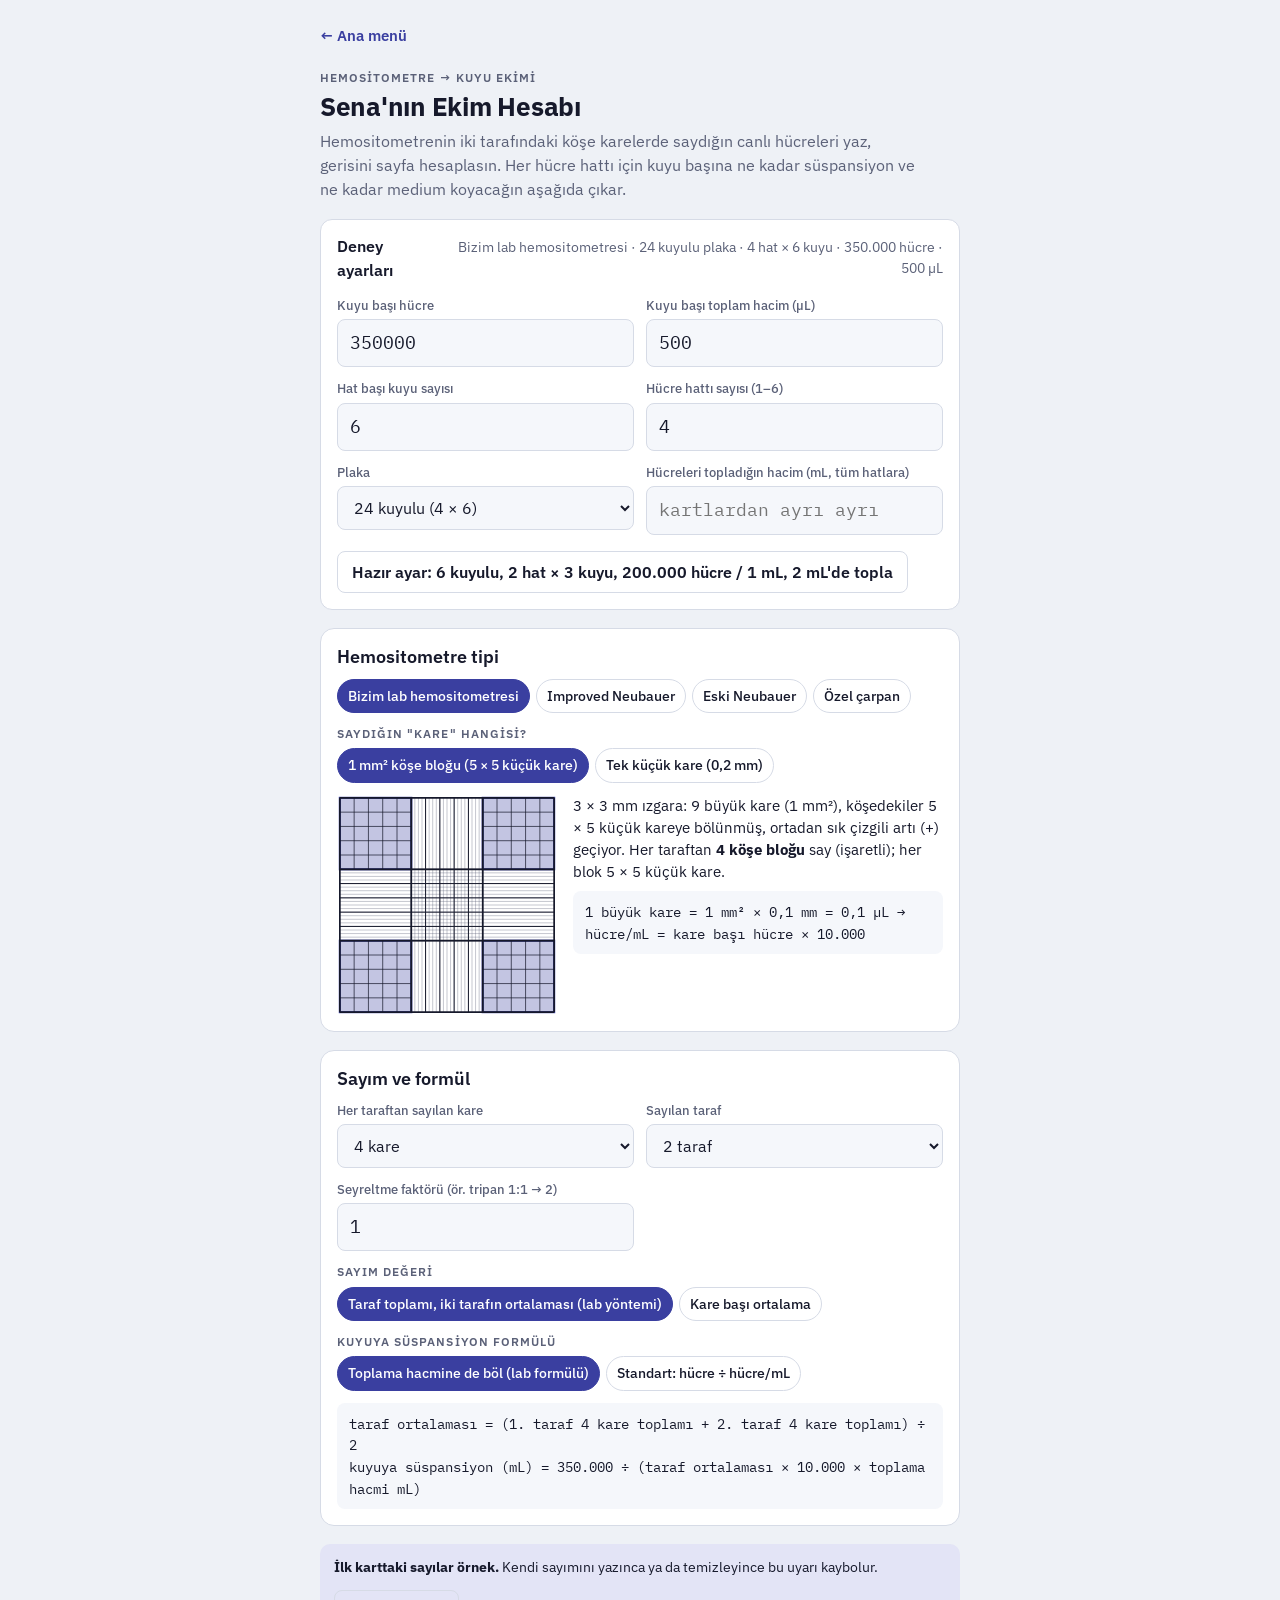
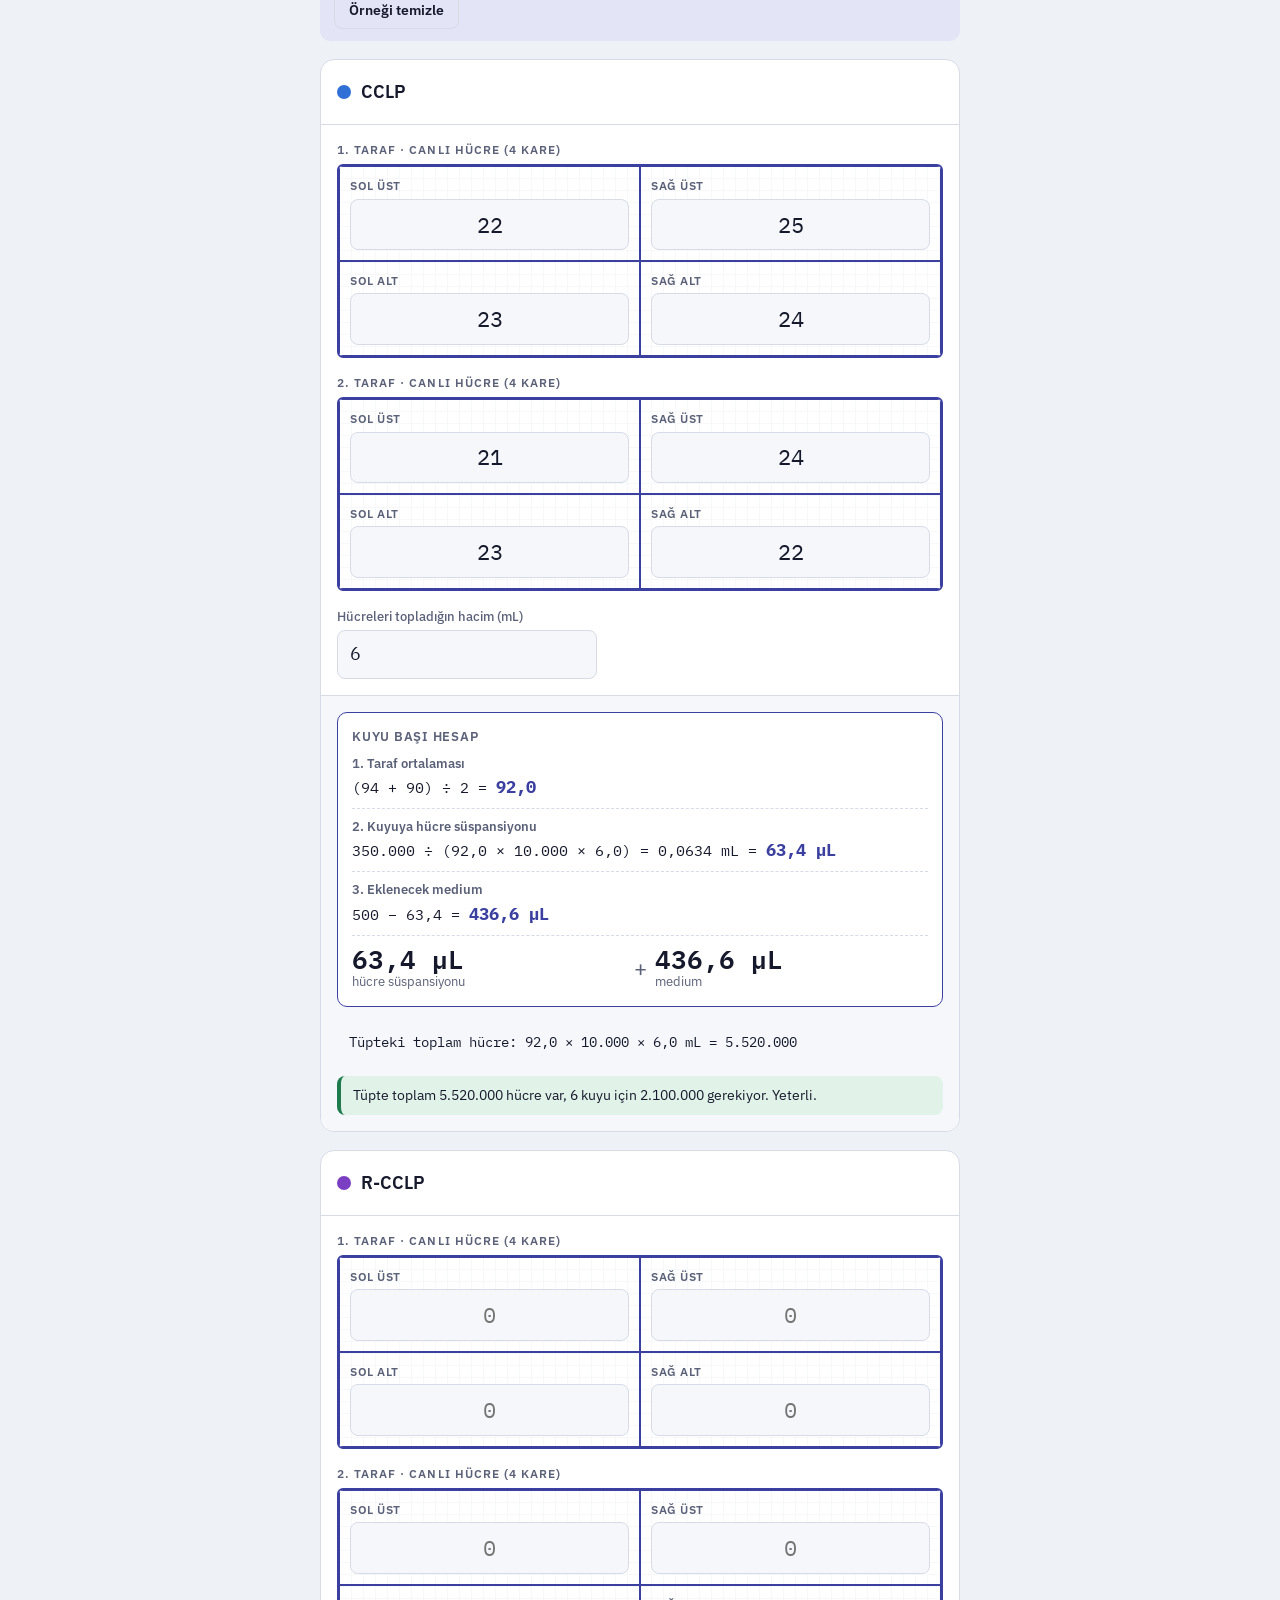
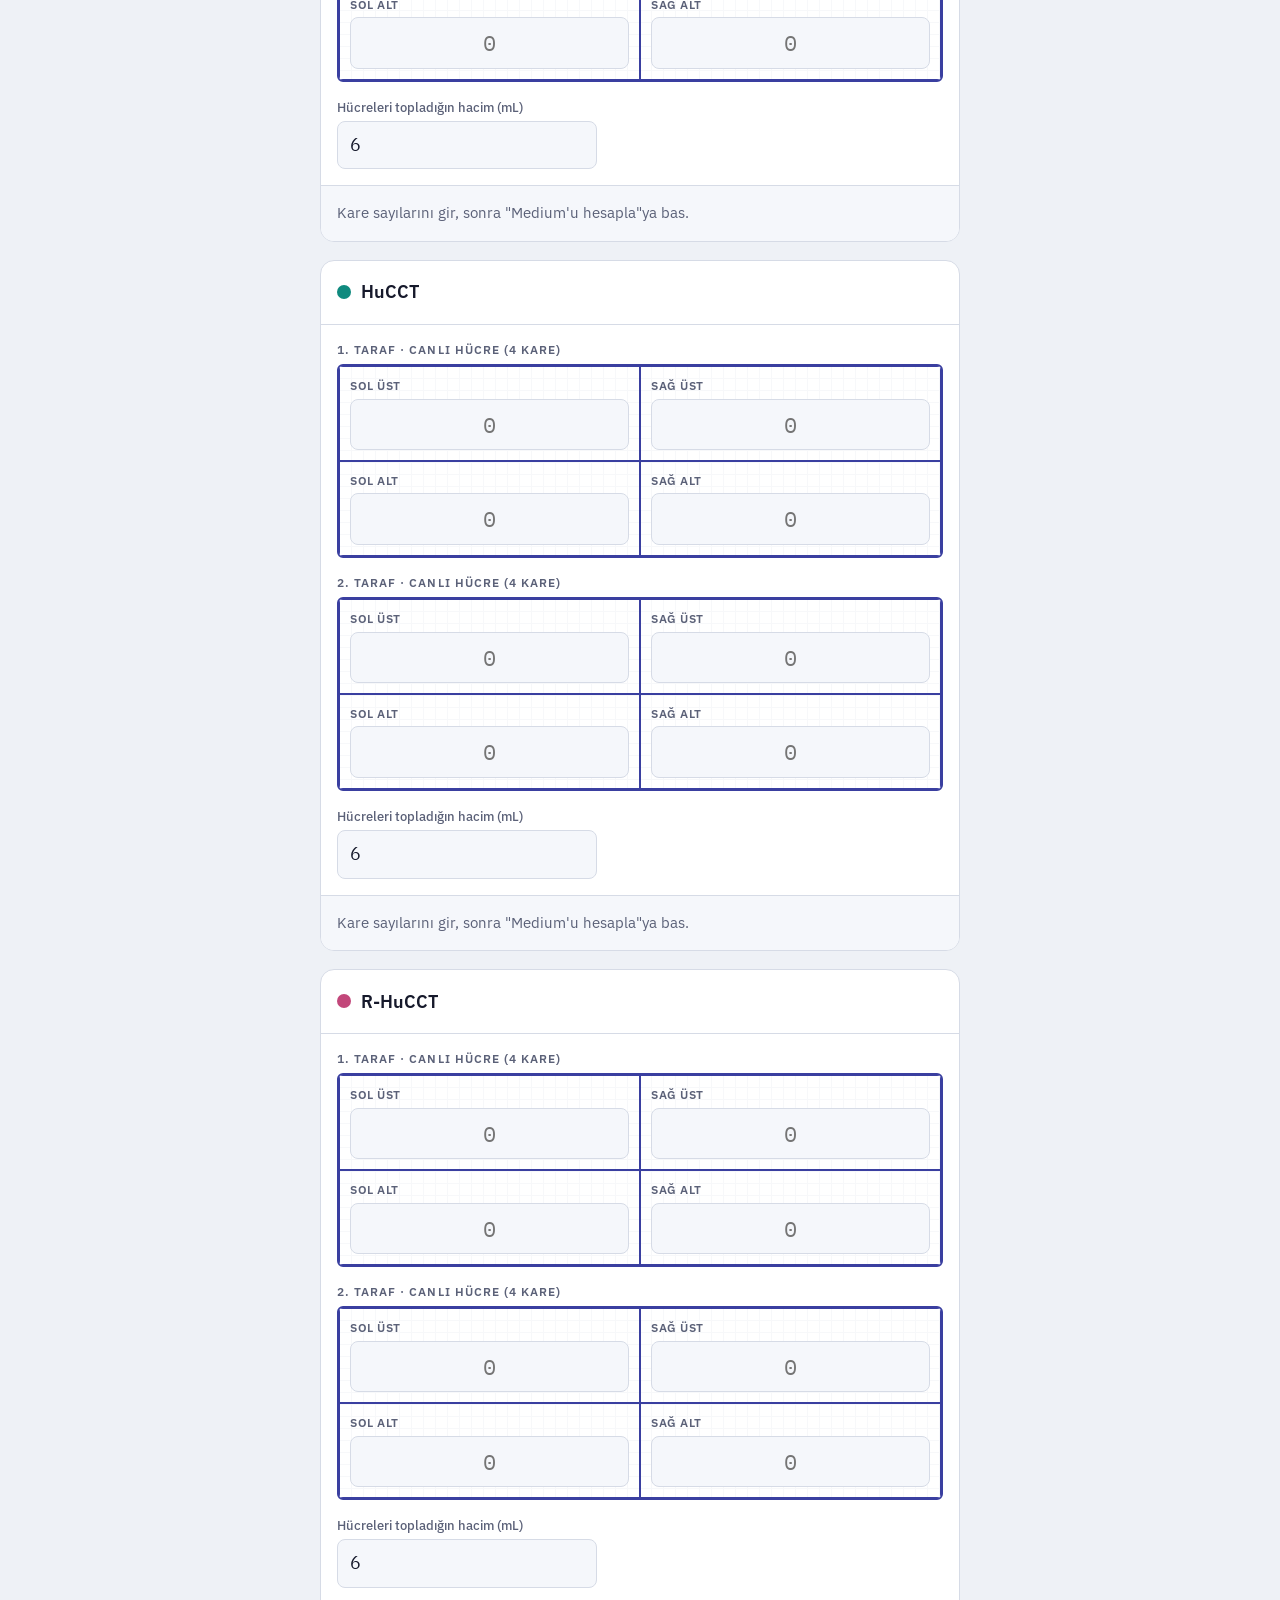
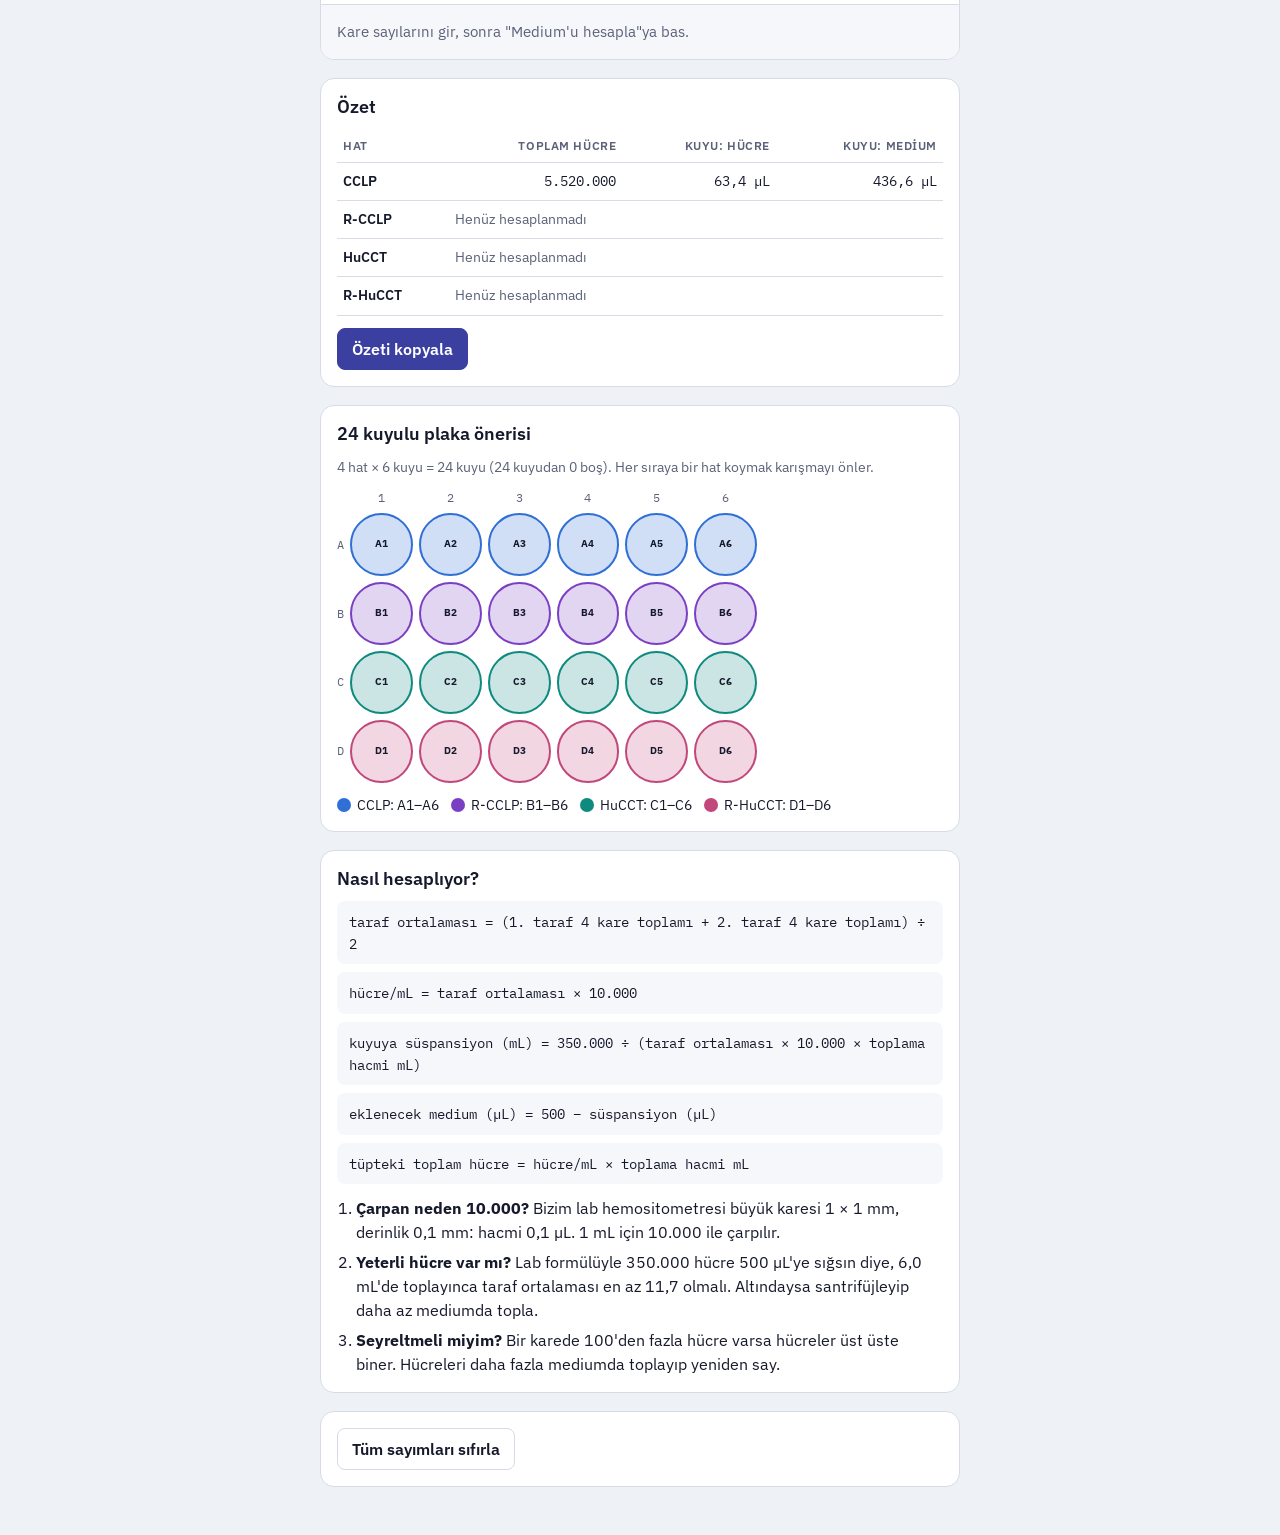
==== commit 4ae809ed: "Ekim: laboratuvar hemositometresi varsayılan tip 3 × 3 mm, köşe 1 mm² kareleri 5 × 5 (0,2 mm) bölünm" ====
--- a/ekim.html
+++ b/ekim.html
@@ -169,6 +169,7 @@
   <section class="panel" id="hemoPanel">
     <h2>Hemositometre tipi</h2>
     <div class="chips" role="group" aria-label="Hemositometre tipi">
+      <button type="button" class="chip" data-hemo="lab">Bizim lab hemositometresi</button>
       <button type="button" class="chip" data-hemo="imp">Improved Neubauer</button>
       <button type="button" class="chip" data-hemo="old">Eski Neubauer</button>
       <button type="button" class="chip" data-hemo="custom">Özel çarpan</button>
@@ -288,6 +289,8 @@
 if(state.settings.tube==null)state.settings.tube='';
 const DEF={nsq:'4',nsides:'2',method:'sum',formula:'lab',df:'1',customF:''};
 for(const k in DEF)if(state.settings[k]==null)state.settings[k]=DEF[k];
+// 2026-11-25: Sena'nın laboratuvar hemositometresi varsayılan (bir kez uygulanır)
+if(!state.settings.hemoV2){state.settings.hemo='lab';state.settings.unit='block';state.settings.hemoV2=1}
 state.lines.forEach(l=>{if(!l.sq||l.sq.length<MAXQ*2){const o=l.sq||[];const s=Array(MAXQ*2).fill('');
   for(let k=0;k<4;k++){s[k]=o[k]??'';s[MAXQ+k]=o[4+k]??''}l.sq=s}});
 function nsq(){return Math.min(MAXQ,Math.max(1,+state.settings.nsq||4))}
@@ -322,10 +325,14 @@
 
 // hemositometre tipi: Improved Neubauer (1 mm² köşe kare → ×10⁴) ya da eski Neubauer (1 mm² blok ×10⁴ veya tek 0,25 mm kare ×160.000)
 // hacim: 1 mm² × 0,1 mm = 0,1 µL → ×10⁴ ; 0,0625 mm² × 0,1 mm = 0,00625 µL → ×160.000
-function hemo(){const t=['old','custom'].includes(state.settings.hemo)?state.settings.hemo:'imp';const u=t==='old'&&state.settings.unit==='small'?'small':'block';
+// 'lab' = Sena'nın laboratuvarındaki hemositometre (varsayılan): 3 × 3 mm, köşe 1 mm² kareleri 5 × 5 (0,2 mm) bölünmüş,
+// ortadaki 0,05 mm çizgiler kenarlara uzayıp artı yapıyor. 0,2 mm kare: 0,04 mm² × 0,1 mm = 0,004 µL → ×250.000
+const HEMO_NAMES={lab:'Bizim lab hemositometresi',imp:'Improved Neubauer',old:'Eski Neubauer',custom:'Özel çarpan'};
+function hemo(){const t=HEMO_NAMES[state.settings.hemo]?state.settings.hemo:'lab';const u=(t==='old'||t==='lab')&&state.settings.unit==='small'?'small':'block';
   const cf=parse(state.settings.customF);
-  const F=t==='custom'?(cf>0?cf:10000):u==='small'?160000:10000;
-  return{t,u,F,name:t==='old'?'Eski Neubauer':t==='custom'?'Özel çarpan':'Improved Neubauer'}}
+  const F=t==='custom'?(cf>0?cf:10000):u==='small'?(t==='lab'?250000:160000):10000;
+  const side=t==='lab'?0.2:0.25, div=t==='lab'?5:4;
+  return{t,u,F,side,div,name:HEMO_NAMES[t]}}
 const NS='http://www.w3.org/2000/svg';
 function drawHemo(){
   const h=hemo(),s=document.getElementById('hemoSvg');s.innerHTML='';
@@ -334,9 +341,15 @@
     e.style.fill='color-mix(in srgb,var(--trypan) 30%,transparent)';e.style.stroke='var(--trypan)';e.style.strokeWidth='3';s.appendChild(e)};
   const corners=[[0,0],[200,0],[0,200],[200,200]];
   const q=nsq();
-  if(h.u==='small')[[0,0],[275,0],[0,275],[275,275],[25,0],[250,0],[0,25],[275,25],[25,275]].slice(0,q).forEach(([x,y])=>rc(x,y,25));
+  const a=h.side*100,b=300-a;
+  if(h.u==='small')[[0,0],[b,0],[0,b],[b,b],[a,0],[b-a,0],[0,a],[b,a],[a,b]].slice(0,q).forEach(([x,y])=>rc(x,y,a));
   else [[0,0],[200,0],[0,200],[200,200],[100,100],[100,0],[0,100],[200,100],[100,200]].slice(0,q).forEach(([x,y])=>rc(x,y,100));
-  if(h.t==='old'){
+  if(h.t==='lab'){
+    for(let x=100;x<=200;x+=5){ln(x,0,x,300,.5,'--muted');ln(0,x,300,x,.5,'--muted')}
+    for(let x=100;x<=200;x+=20){ln(x,0,x,300,1.4,'--fg');ln(0,x,300,x,1.4,'--fg')}
+    corners.forEach(([ox,oy])=>{for(let k=1;k<5;k++){ln(ox+k*20,oy,ox+k*20,oy+100,1,'--fg');ln(ox,oy+k*20,ox+100,oy+k*20,1,'--fg')}});
+    for(let i=0;i<=3;i++){const p=i*100;ln(p,0,p,300,2.4,'--fg');ln(0,p,300,p,2.4,'--fg')}
+  }else if(h.t==='old'){
     for(let x=100;x<=200;x+=6.25){ln(x,0,x,300,.5,'--muted');ln(0,x,300,x,.5,'--muted')}
     for(let i=0;i<=12;i++){const p=i*25;ln(p,0,p,300,1,'--fg');ln(0,p,300,p,1,'--fg')}
   }else{
@@ -347,11 +360,17 @@
   }
   document.querySelectorAll('[data-hemo]').forEach(b=>b.setAttribute('aria-pressed',b.dataset.hemo===h.t));
   document.querySelectorAll('[data-unit]').forEach(b=>b.setAttribute('aria-pressed',b.dataset.unit===h.u));
-  document.getElementById('unitRow').hidden=h.t!=='old';
+  document.getElementById('unitRow').hidden=!(h.t==='old'||h.t==='lab');
+  document.querySelector('[data-unit=block]').textContent=`1 mm² köşe bloğu (${h.div} × ${h.div} küçük kare)`;
+  document.querySelector('[data-unit=small]').textContent=`Tek küçük kare (${fmt(h.side,h.side===0.2?1:2)} mm)`;
   document.getElementById('customRow').hidden=h.t!=='custom';
   const sides=nsides()===2?'Her taraftan':'Bir taraftan';
   document.getElementById('hemoText').innerHTML=h.t==='custom'
     ?`Kendi hemositometrenin çarpanını yaz. ${sides} <strong>${q} kare</strong> sayılıyor (çizim örnek olarak Improved Neubauer).`
+    :h.t==='lab'
+    ?(h.u==='block'
+      ?`3 × 3 mm ızgara: 9 büyük kare (1 mm²), köşedekiler 5 × 5 küçük kareye bölünmüş, ortadan sık çizgili artı (+) geçiyor. ${sides} <strong>${q} köşe bloğu</strong> say (işaretli); her blok 5 × 5 küçük kare.`
+      :`${sides} <strong>${q} tek küçük kare</strong> say (işaretli örnekler, her biri 0,2 × 0,2 mm, köşe bloklarının içinden). Sık çizgili bandın dışındakileri seç.`)
     :h.t==='imp'
     ?`Üçlü çizgilerle ayrılmış 9 büyük kare var. ${sides} <strong>${q} büyük kare</strong> say (işaretli). Her büyük kare 1 mm², içinde 4 × 4 küçük kare var.`
     :h.u==='block'
@@ -359,12 +378,16 @@
       :`${sides} <strong>${q} tek küçük kare</strong> say (işaretli örnekler, her biri 0,25 × 0,25 mm). Hangi küçük kareyi saydığın fark etmez, hepsi aynı boyutta; sık çizgili bandın dışındakileri seç.`;
   document.getElementById('hemoFactor').textContent=h.t==='custom'
     ?`hücre/mL = kare başı hücre × ${fmt(h.F)}`
+    :h.u==='small'&&h.t==='lab'
+    ?'1 küçük kare = 0,2 × 0,2 mm × 0,1 mm = 0,004 µL → hücre/mL = kare başı hücre × 250.000'
     :h.u==='small'
     ?'1 küçük kare = 0,00625 µL → hücre/mL = kare başı hücre × 160.000'
     :'1 büyük kare = 1 mm² × 0,1 mm = 0,1 µL → hücre/mL = kare başı hücre × 10.000';
   document.querySelectorAll('.fx').forEach(e=>e.textContent=fmt(h.F));
   document.getElementById('fxWhy').textContent=h.t==='custom'
     ?`Özel çarpan olarak ${fmt(h.F)} girildi.`
+    :h.u==='small'&&h.t==='lab'
+    ?'Tek küçük kare 0,2 × 0,2 mm, derinlik 0,1 mm: hacmi 0,004 µL. 1 mL için 250.000 ile çarpılır.'
     :h.u==='small'
     ?'Eski Neubauer tek küçük kare 0,25 × 0,25 mm, derinlik 0,1 mm: hacmi 0,00625 µL. 1 mL için 160.000 ile çarpılır.'
     :`${h.name} büyük karesi 1 × 1 mm, derinlik 0,1 mm: hacmi 0,1 µL. 1 mL için 10.000 ile çarpılır.`;
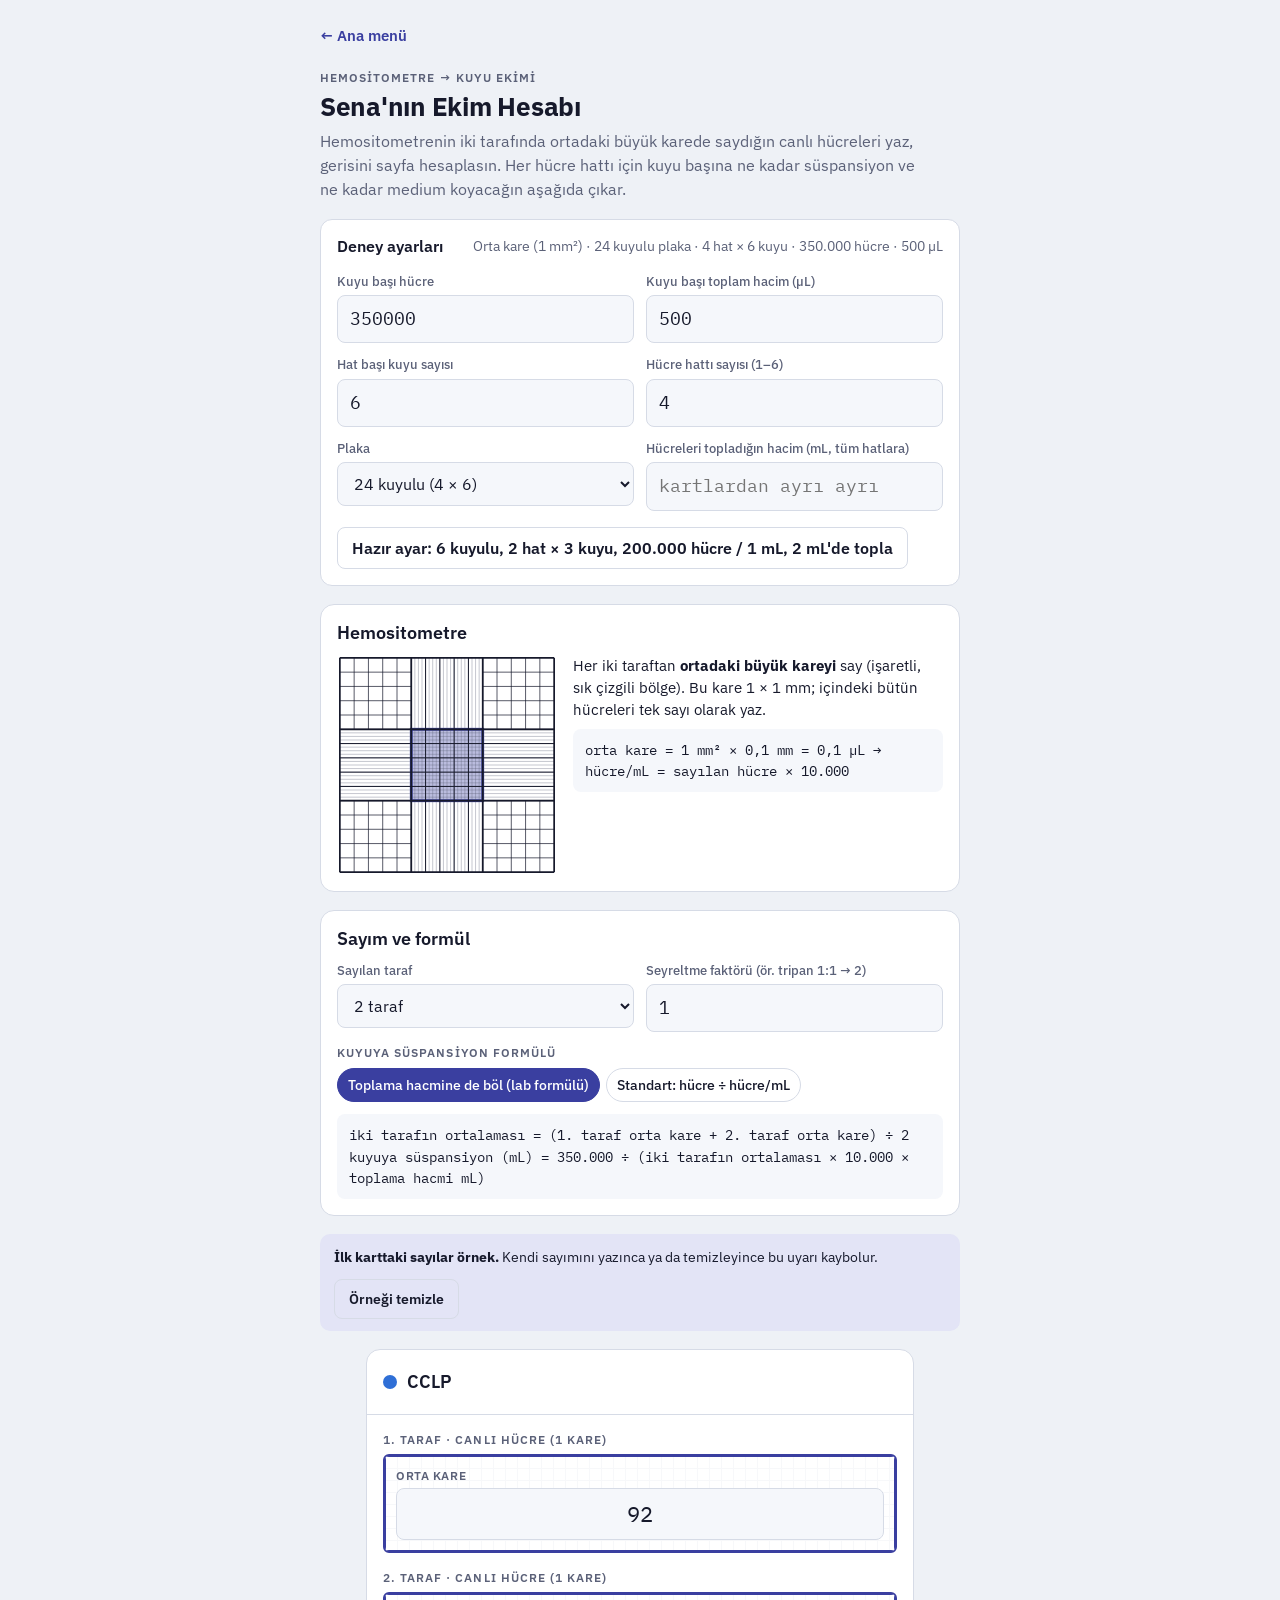
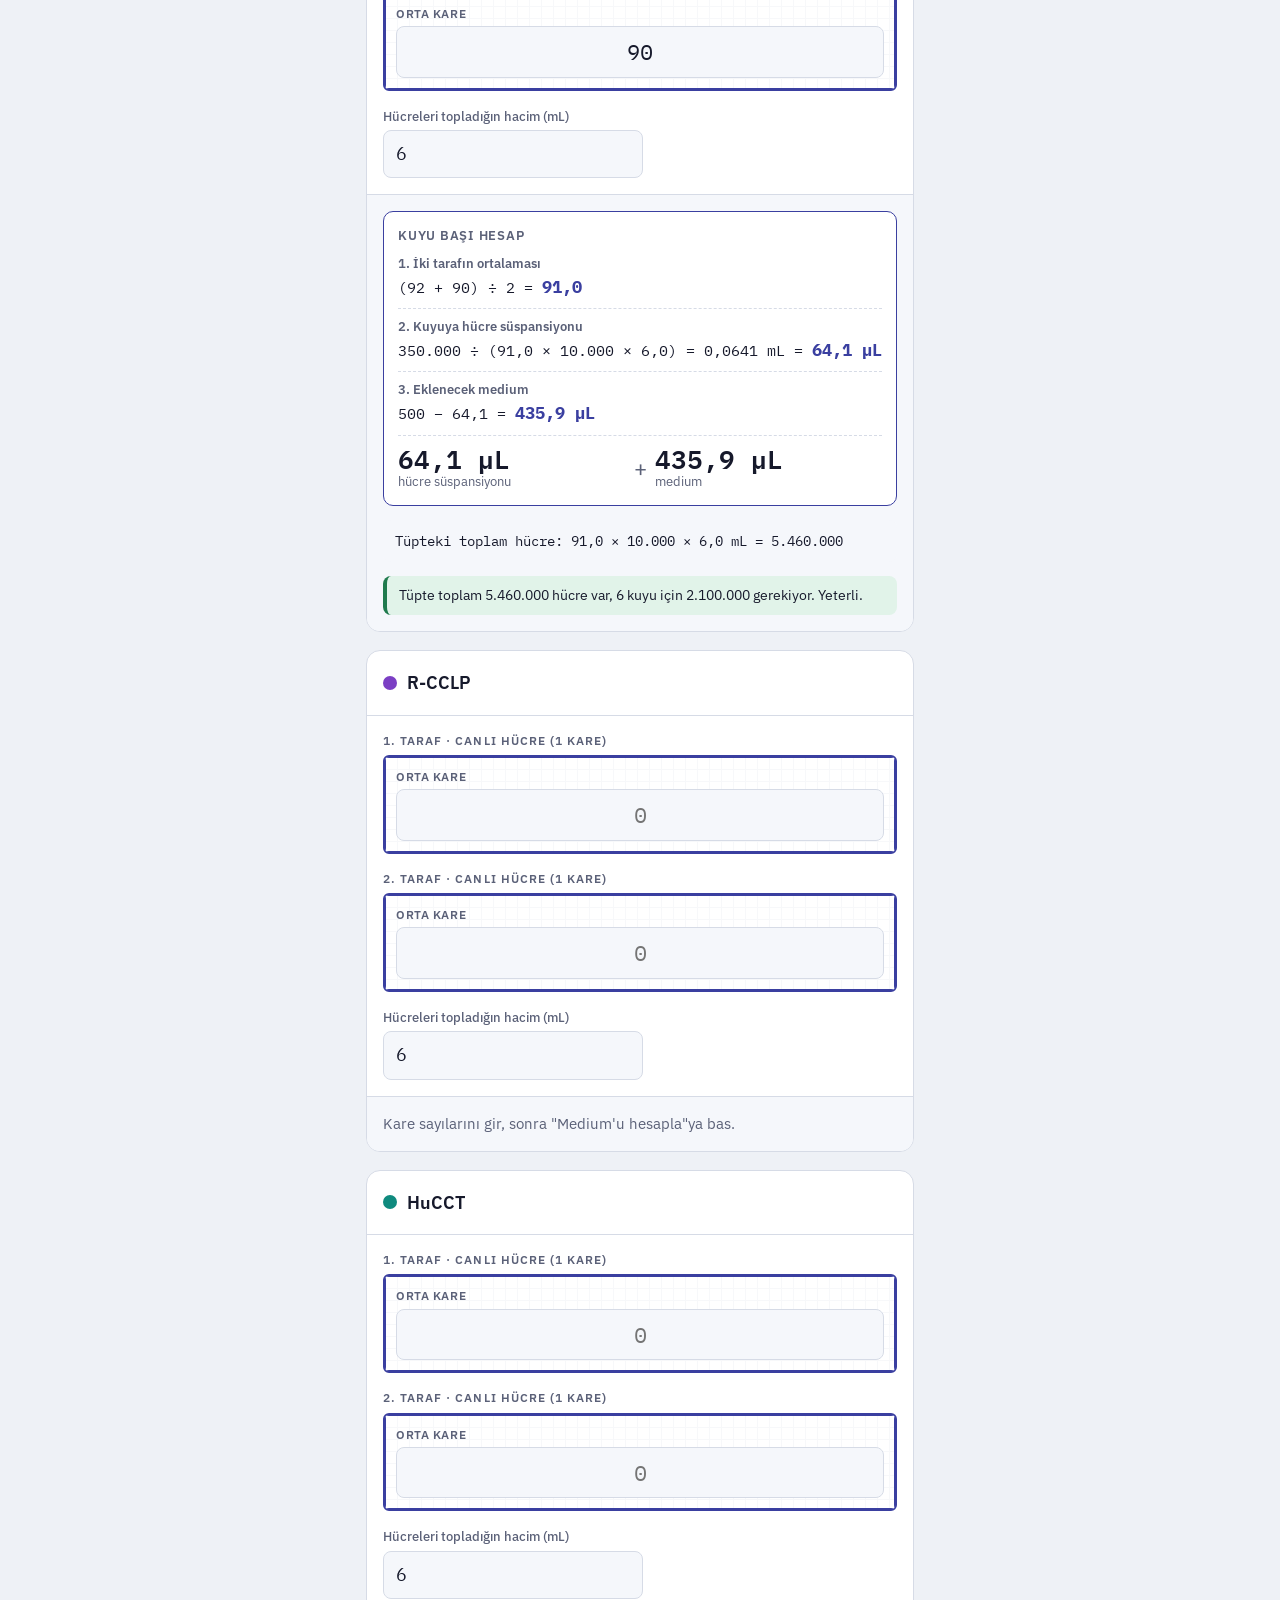
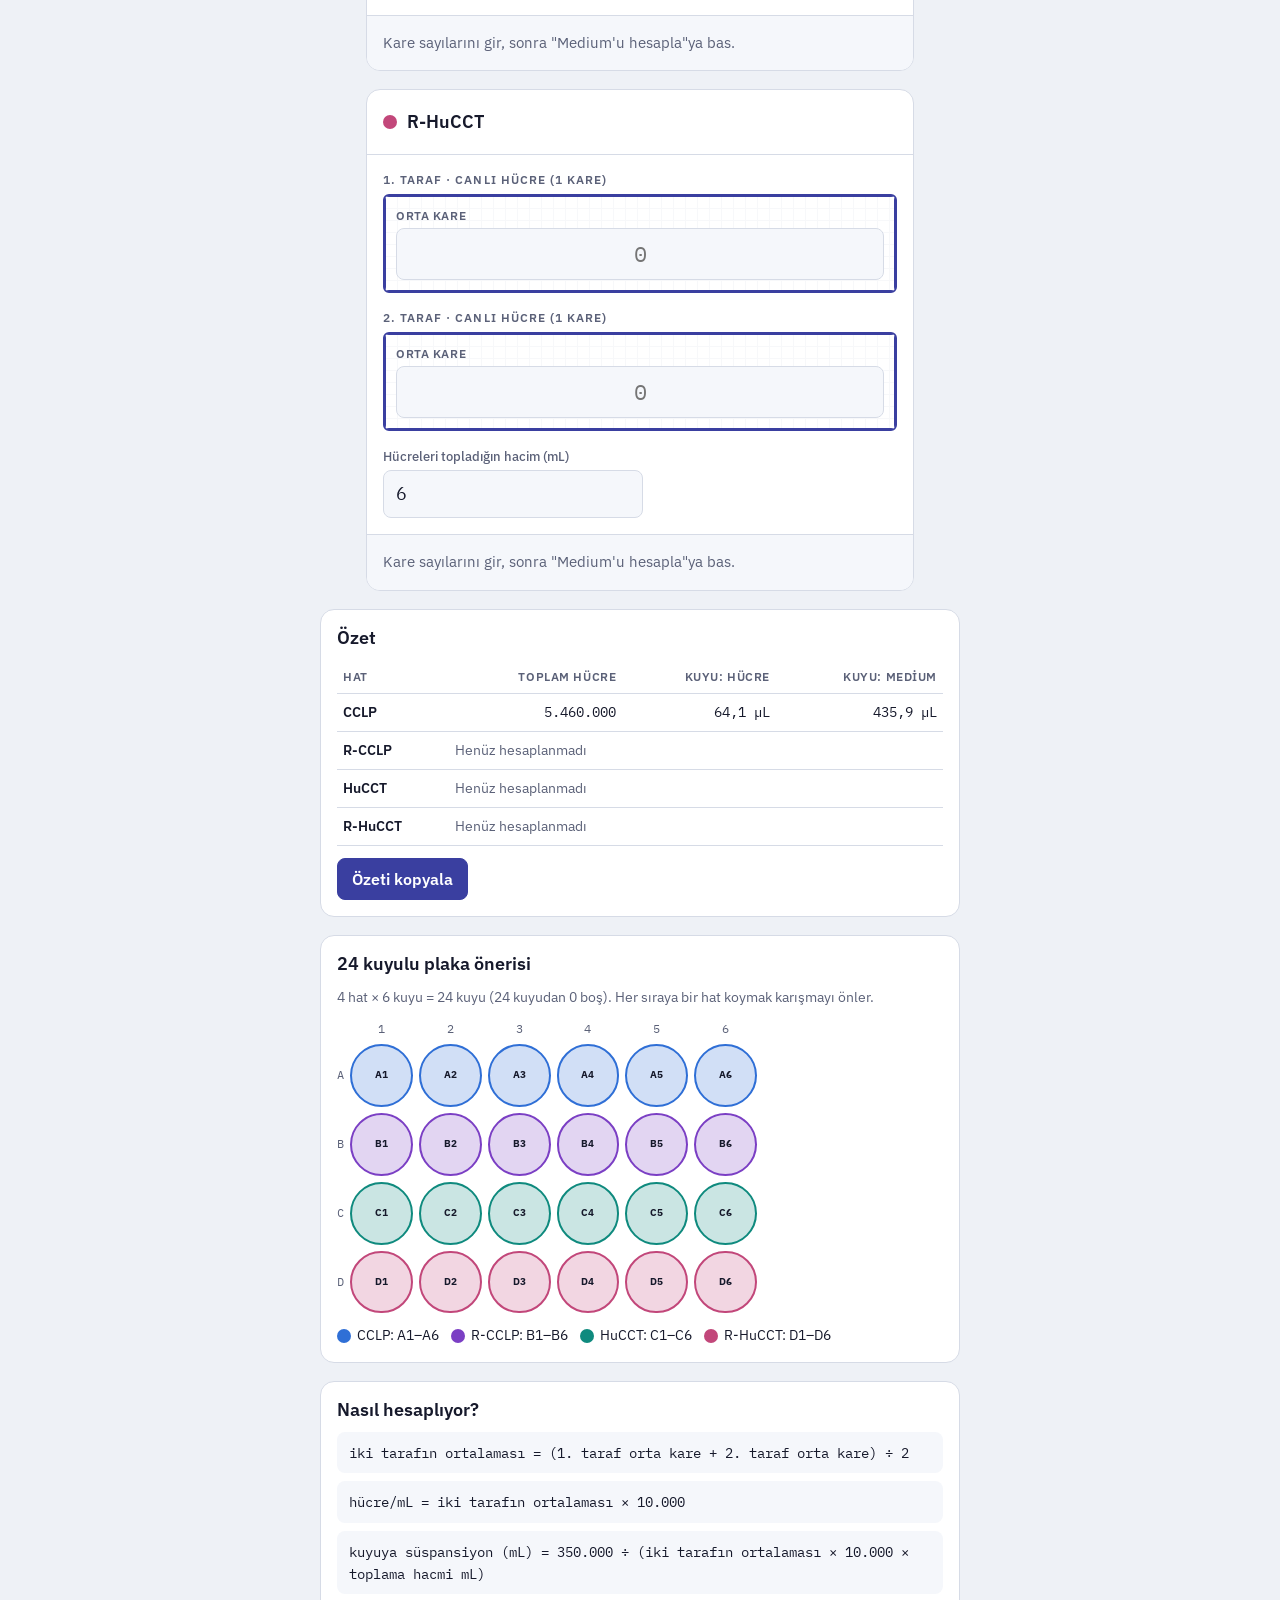
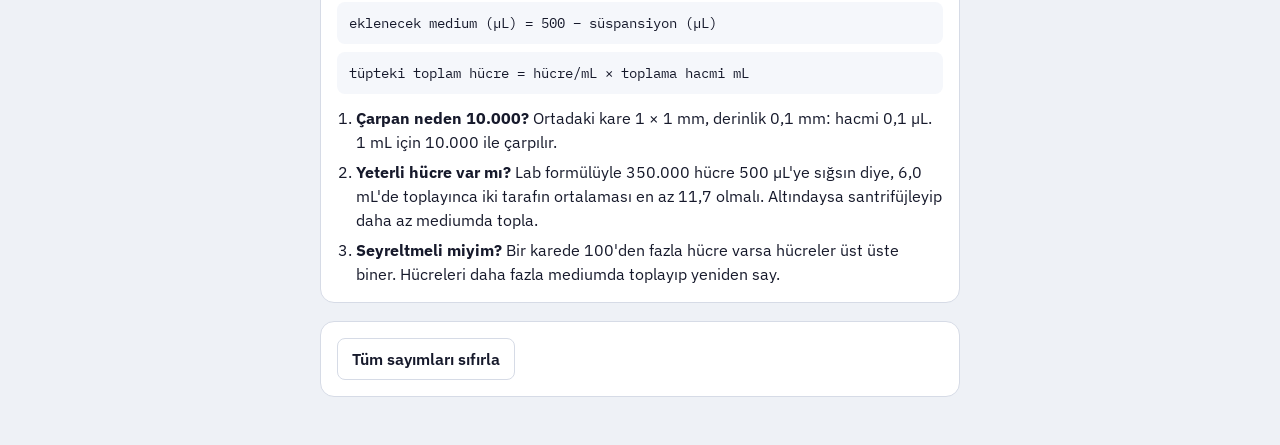
==== commit c5474e69: "Ekim: sadece ortadaki büyük kare sayılıyor Sena her iki taraftan ortadaki 1 mm² kareyi sayıyor ve la" ====
--- a/ekim.html
+++ b/ekim.html
@@ -146,7 +146,7 @@
   <header>
     <span class="eyebrow">Hemositometre → kuyu ekimi</span>
     <h1>Sena'nın Ekim Hesabı</h1>
-    <p>Hemositometrenin iki tarafındaki köşe karelerde saydığın canlı hücreleri yaz, gerisini sayfa hesaplasın. Her hücre hattı için kuyu başına ne kadar süspansiyon ve ne kadar medium koyacağın aşağıda çıkar.</p>
+    <p>Hemositometrenin iki tarafında ortadaki büyük karede saydığın canlı hücreleri yaz, gerisini sayfa hesaplasın. Her hücre hattı için kuyu başına ne kadar süspansiyon ve ne kadar medium koyacağın aşağıda çıkar.</p>
   </header>
 
   <details class="settings" id="settings" open>
@@ -167,23 +167,9 @@
   </details>
 
   <section class="panel" id="hemoPanel">
-    <h2>Hemositometre tipi</h2>
-    <div class="chips" role="group" aria-label="Hemositometre tipi">
-      <button type="button" class="chip" data-hemo="lab">Bizim lab hemositometresi</button>
-      <button type="button" class="chip" data-hemo="imp">Improved Neubauer</button>
-      <button type="button" class="chip" data-hemo="old">Eski Neubauer</button>
-      <button type="button" class="chip" data-hemo="custom">Özel çarpan</button>
-    </div>
-    <div id="customRow" hidden class="field" style="max-width:260px"><label for="s-customF">Çarpan (kare başı hücre × ? = hücre/mL)</label><input type="text" inputmode="numeric" id="s-customF" placeholder="10000"></div>
-    <div id="unitRow" hidden style="display:flex;flex-direction:column;gap:6px">
-      <span class="eyebrow">Saydığın "kare" hangisi?</span>
-      <div class="chips" role="group" aria-label="Sayılan kare">
-        <button type="button" class="chip" data-unit="block">1 mm² köşe bloğu (4 × 4 küçük kare)</button>
-        <button type="button" class="chip" data-unit="small">Tek küçük kare (0,25 mm)</button>
-      </div>
-    </div>
+    <h2>Hemositometre</h2>
     <div class="hemo-pick">
-      <svg id="hemoSvg" viewBox="-4 -4 308 308" role="img" aria-label="Hemositometre ızgarası, sayılacak kareler işaretli"></svg>
+      <svg id="hemoSvg" viewBox="-4 -4 308 308" role="img" aria-label="Hemositometre ızgarası, sayılacak orta kare işaretli"></svg>
       <div style="display:flex;flex-direction:column;gap:8px;min-width:0">
         <p id="hemoText" style="font-size:.92rem"></p>
         <div class="formula" id="hemoFactor"></div>
@@ -194,20 +180,10 @@
   <section class="panel" id="methodPanel">
     <h2>Sayım ve formül</h2>
     <div class="set-grid" style="padding:0">
-      <div class="field"><label for="s-nsq">Her taraftan sayılan kare</label><select id="s-nsq">
-        <option value="1">1 kare</option><option value="2">2 kare</option><option value="3">3 kare</option><option value="4">4 kare</option><option value="5">5 kare</option><option value="6">6 kare</option><option value="7">7 kare</option><option value="8">8 kare</option><option value="9">9 kare</option>
-      </select></div>
       <div class="field"><label for="s-nsides">Sayılan taraf</label><select id="s-nsides">
         <option value="1">1 taraf</option><option value="2">2 taraf</option>
       </select></div>
       <div class="field"><label for="s-df">Seyreltme faktörü (ör. tripan 1:1 → 2)</label><input type="text" inputmode="decimal" id="s-df"></div>
-    </div>
-    <div style="display:flex;flex-direction:column;gap:6px">
-      <span class="eyebrow">Sayım değeri</span>
-      <div class="chips" role="group" aria-label="Sayım değeri">
-        <button type="button" class="chip" data-method="sum">Taraf toplamı, iki tarafın ortalaması (lab yöntemi)</button>
-        <button type="button" class="chip" data-method="avg">Kare başı ortalama</button>
-      </div>
     </div>
     <div style="display:flex;flex-direction:column;gap:6px">
       <span class="eyebrow">Kuyuya süspansiyon formülü</span>
@@ -276,7 +252,7 @@
 function blankLine(name){return {name,sq:Array(MAXQ*2).fill(''),dead:'',df:'1',tube:'6'}}
 function defaults(){
   const lines=DEFAULT_LINES.map(blankLine);
-  ['22','25','23','24'].forEach((v,k)=>lines[0].sq[k]=v);['21','24','23','22'].forEach((v,k)=>lines[0].sq[MAXQ+k]=v);lines[0].shown=true;
+  lines[0].sq[0]='92';lines[0].sq[MAXQ]='90';lines[0].shown=true;
   return {settings:{cells:'350000',vol:'500',wells:'6',extra:'1',nlines:'4',plate:'24',tube:''},lines,example:true};
 }
 let state;
@@ -293,7 +269,7 @@
 if(!state.settings.hemoV2){state.settings.hemo='lab';state.settings.unit='block';state.settings.hemoV2=1}
 state.lines.forEach(l=>{if(!l.sq||l.sq.length<MAXQ*2){const o=l.sq||[];const s=Array(MAXQ*2).fill('');
   for(let k=0;k<4;k++){s[k]=o[k]??'';s[MAXQ+k]=o[4+k]??''}l.sq=s}});
-function nsq(){return Math.min(MAXQ,Math.max(1,+state.settings.nsq||4))}
+function nsq(){return 1} // sadece orta kare
 function nsides(){return state.settings.nsides==='1'?1:2}
 function dfac(){const d=parseDec(state.settings.df);return d>0?d:1}
 const SQ_NAMES=['Sol üst','Sağ üst','Sol alt','Sağ alt','Orta','Üst orta','Sol orta','Sağ orta','Alt orta'];
@@ -325,84 +301,35 @@
 
 // hemositometre tipi: Improved Neubauer (1 mm² köşe kare → ×10⁴) ya da eski Neubauer (1 mm² blok ×10⁴ veya tek 0,25 mm kare ×160.000)
 // hacim: 1 mm² × 0,1 mm = 0,1 µL → ×10⁴ ; 0,0625 mm² × 0,1 mm = 0,00625 µL → ×160.000
-// 'lab' = Sena'nın laboratuvarındaki hemositometre (varsayılan): 3 × 3 mm, köşe 1 mm² kareleri 5 × 5 (0,2 mm) bölünmüş,
-// ortadaki 0,05 mm çizgiler kenarlara uzayıp artı yapıyor. 0,2 mm kare: 0,04 mm² × 0,1 mm = 0,004 µL → ×250.000
-const HEMO_NAMES={lab:'Bizim lab hemositometresi',imp:'Improved Neubauer',old:'Eski Neubauer',custom:'Özel çarpan'};
-function hemo(){const t=HEMO_NAMES[state.settings.hemo]?state.settings.hemo:'lab';const u=(t==='old'||t==='lab')&&state.settings.unit==='small'?'small':'block';
-  const cf=parse(state.settings.customF);
-  const F=t==='custom'?(cf>0?cf:10000):u==='small'?(t==='lab'?250000:160000):10000;
-  const side=t==='lab'?0.2:0.25, div=t==='lab'?5:4;
-  return{t,u,F,side,div,name:HEMO_NAMES[t]}}
+// Sena'nın laboratuvarındaki hemositometre (labdaki hepsi aynı): 3 × 3 mm, 9 büyük kare (1 mm²),
+// köşeler 5 × 5 (0,2 mm), ortadaki 0,05 mm çizgiler kenarlara uzayıp artı yapıyor.
+// Sayılan: her taraftan ORTADAKİ büyük kare (1 mm² × 0,1 mm = 0,1 µL) → ×10.000
+function hemo(){return{t:'lab',u:'center',F:10000,name:'Orta kare (1 mm²)'}}
 const NS='http://www.w3.org/2000/svg';
 function drawHemo(){
   const h=hemo(),s=document.getElementById('hemoSvg');s.innerHTML='';
   const ln=(x1,y1,x2,y2,w,c)=>{const e=document.createElementNS(NS,'line');e.setAttribute('x1',x1);e.setAttribute('y1',y1);e.setAttribute('x2',x2);e.setAttribute('y2',y2);e.setAttribute('stroke-width',w);e.style.stroke=`var(${c})`;s.appendChild(e)};
-  const rc=(x,y,w)=>{const e=document.createElementNS(NS,'rect');e.setAttribute('x',x);e.setAttribute('y',y);e.setAttribute('width',w);e.setAttribute('height',w);
-    e.style.fill='color-mix(in srgb,var(--trypan) 30%,transparent)';e.style.stroke='var(--trypan)';e.style.strokeWidth='3';s.appendChild(e)};
-  const corners=[[0,0],[200,0],[0,200],[200,200]];
-  const q=nsq();
-  const a=h.side*100,b=300-a;
-  if(h.u==='small')[[0,0],[b,0],[0,b],[b,b],[a,0],[b-a,0],[0,a],[b,a],[a,b]].slice(0,q).forEach(([x,y])=>rc(x,y,a));
-  else [[0,0],[200,0],[0,200],[200,200],[100,100],[100,0],[0,100],[200,100],[100,200]].slice(0,q).forEach(([x,y])=>rc(x,y,100));
-  if(h.t==='lab'){
-    for(let x=100;x<=200;x+=5){ln(x,0,x,300,.5,'--muted');ln(0,x,300,x,.5,'--muted')}
-    for(let x=100;x<=200;x+=20){ln(x,0,x,300,1.4,'--fg');ln(0,x,300,x,1.4,'--fg')}
-    corners.forEach(([ox,oy])=>{for(let k=1;k<5;k++){ln(ox+k*20,oy,ox+k*20,oy+100,1,'--fg');ln(ox,oy+k*20,ox+100,oy+k*20,1,'--fg')}});
-    for(let i=0;i<=3;i++){const p=i*100;ln(p,0,p,300,2.4,'--fg');ln(0,p,300,p,2.4,'--fg')}
-  }else if(h.t==='old'){
-    for(let x=100;x<=200;x+=6.25){ln(x,0,x,300,.5,'--muted');ln(0,x,300,x,.5,'--muted')}
-    for(let i=0;i<=12;i++){const p=i*25;ln(p,0,p,300,1,'--fg');ln(0,p,300,p,1,'--fg')}
-  }else{
-    for(let x=100;x<=200;x+=5){ln(x,100,x,200,.4,'--muted');ln(100,x,200,x,.4,'--muted')}
-    for(let x=100;x<=200;x+=20){ln(x,100,x,200,1,'--fg');ln(100,x,200,x,1,'--fg')}
-    corners.forEach(([ox,oy])=>{for(let k=1;k<4;k++){ln(ox+k*25,oy,ox+k*25,oy+100,1,'--fg');ln(ox,oy+k*25,ox+100,oy+k*25,1,'--fg')}});
-    for(let i=0;i<=3;i++){const p=i*100;[-2.5,0,2.5].forEach(d=>{ln(p+d,0,p+d,300,1,'--fg');ln(0,p+d,300,p+d,1,'--fg')})}
-  }
-  document.querySelectorAll('[data-hemo]').forEach(b=>b.setAttribute('aria-pressed',b.dataset.hemo===h.t));
-  document.querySelectorAll('[data-unit]').forEach(b=>b.setAttribute('aria-pressed',b.dataset.unit===h.u));
-  document.getElementById('unitRow').hidden=!(h.t==='old'||h.t==='lab');
-  document.querySelector('[data-unit=block]').textContent=`1 mm² köşe bloğu (${h.div} × ${h.div} küçük kare)`;
-  document.querySelector('[data-unit=small]').textContent=`Tek küçük kare (${fmt(h.side,h.side===0.2?1:2)} mm)`;
-  document.getElementById('customRow').hidden=h.t!=='custom';
-  const sides=nsides()===2?'Her taraftan':'Bir taraftan';
-  document.getElementById('hemoText').innerHTML=h.t==='custom'
-    ?`Kendi hemositometrenin çarpanını yaz. ${sides} <strong>${q} kare</strong> sayılıyor (çizim örnek olarak Improved Neubauer).`
-    :h.t==='lab'
-    ?(h.u==='block'
-      ?`3 × 3 mm ızgara: 9 büyük kare (1 mm²), köşedekiler 5 × 5 küçük kareye bölünmüş, ortadan sık çizgili artı (+) geçiyor. ${sides} <strong>${q} köşe bloğu</strong> say (işaretli); her blok 5 × 5 küçük kare.`
-      :`${sides} <strong>${q} tek küçük kare</strong> say (işaretli örnekler, her biri 0,2 × 0,2 mm, köşe bloklarının içinden). Sık çizgili bandın dışındakileri seç.`)
-    :h.t==='imp'
-    ?`Üçlü çizgilerle ayrılmış 9 büyük kare var. ${sides} <strong>${q} büyük kare</strong> say (işaretli). Her büyük kare 1 mm², içinde 4 × 4 küçük kare var.`
-    :h.u==='block'
-      ?`Izgara 12 × 12 eşit küçük kareden oluşuyor, ortadan sık çizgili artı (+) geçiyor. ${sides} <strong>${q} blok</strong> say; her blok 4 × 4 küçük kare, 1 mm² (işaretli).`
-      :`${sides} <strong>${q} tek küçük kare</strong> say (işaretli örnekler, her biri 0,25 × 0,25 mm). Hangi küçük kareyi saydığın fark etmez, hepsi aynı boyutta; sık çizgili bandın dışındakileri seç.`;
-  document.getElementById('hemoFactor').textContent=h.t==='custom'
-    ?`hücre/mL = kare başı hücre × ${fmt(h.F)}`
-    :h.u==='small'&&h.t==='lab'
-    ?'1 küçük kare = 0,2 × 0,2 mm × 0,1 mm = 0,004 µL → hücre/mL = kare başı hücre × 250.000'
-    :h.u==='small'
-    ?'1 küçük kare = 0,00625 µL → hücre/mL = kare başı hücre × 160.000'
-    :'1 büyük kare = 1 mm² × 0,1 mm = 0,1 µL → hücre/mL = kare başı hücre × 10.000';
+  const r=document.createElementNS(NS,'rect');r.setAttribute('x',100);r.setAttribute('y',100);r.setAttribute('width',100);r.setAttribute('height',100);
+  r.style.fill='color-mix(in srgb,var(--trypan) 35%,transparent)';r.style.stroke='var(--trypan)';r.style.strokeWidth='4';s.appendChild(r);
+  for(let x=100;x<=200;x+=5){ln(x,0,x,300,.5,'--muted');ln(0,x,300,x,.5,'--muted')}
+  for(let x=100;x<=200;x+=20){ln(x,0,x,300,1.4,'--fg');ln(0,x,300,x,1.4,'--fg')}
+  [[0,0],[200,0],[0,200],[200,200]].forEach(([ox,oy])=>{for(let k=1;k<5;k++){ln(ox+k*20,oy,ox+k*20,oy+100,1,'--fg');ln(ox,oy+k*20,ox+100,oy+k*20,1,'--fg')}});
+  for(let i=0;i<=3;i++){const p=i*100;ln(p,0,p,300,2.4,'--fg');ln(0,p,300,p,2.4,'--fg')}
+  const sides=nsides()===2?'Her iki taraftan':'Bir taraftan';
+  document.getElementById('hemoText').innerHTML=`${sides} <strong>ortadaki büyük kareyi</strong> say (işaretli, sık çizgili bölge). Bu kare 1 × 1 mm; içindeki bütün hücreleri tek sayı olarak yaz.`;
+  document.getElementById('hemoFactor').textContent='orta kare = 1 mm² × 0,1 mm = 0,1 µL → hücre/mL = sayılan hücre × 10.000';
   document.querySelectorAll('.fx').forEach(e=>e.textContent=fmt(h.F));
-  document.getElementById('fxWhy').textContent=h.t==='custom'
-    ?`Özel çarpan olarak ${fmt(h.F)} girildi.`
-    :h.u==='small'&&h.t==='lab'
-    ?'Tek küçük kare 0,2 × 0,2 mm, derinlik 0,1 mm: hacmi 0,004 µL. 1 mL için 250.000 ile çarpılır.'
-    :h.u==='small'
-    ?'Eski Neubauer tek küçük kare 0,25 × 0,25 mm, derinlik 0,1 mm: hacmi 0,00625 µL. 1 mL için 160.000 ile çarpılır.'
-    :`${h.name} büyük karesi 1 × 1 mm, derinlik 0,1 mm: hacmi 0,1 µL. 1 mL için 10.000 ile çarpılır.`;
+  document.getElementById('fxWhy').textContent='Ortadaki kare 1 × 1 mm, derinlik 0,1 mm: hacmi 0,1 µL. 1 mL için 10.000 ile çarpılır.';
   methodUI();
 }
 // sayım değeri adı ve formül metinleri
-function vName(){return state.settings.method==='avg'?'kare ortalaması':'taraf ortalaması'}
+function vName(){return nsides()===2?'iki tarafın ortalaması':'orta kare sayımı'}
 function methodUI(){
   const h=hemo(),st=settings(),q=nsq(),s2=nsides()===2,df=dfac(),lab=state.settings.formula!=='std';
   document.querySelectorAll('[data-method]').forEach(b=>b.setAttribute('aria-pressed',b.dataset.method===(state.settings.method==='avg'?'avg':'sum')));
   document.querySelectorAll('[data-formula]').forEach(b=>b.setAttribute('aria-pressed',b.dataset.formula===(lab?'lab':'std')));
   const dfs=df!==1?` × ${fmt(df,1)} (seyreltme)`:'';
-  const vLine=state.settings.method==='avg'
-    ?`kare ortalaması = sayılan ${s2?2*q:q} karenin toplamı ÷ ${s2?2*q:q}`
-    :s2?`taraf ortalaması = (1. taraf ${q} kare toplamı + 2. taraf ${q} kare toplamı) ÷ 2`:`taraf ortalaması = ${q} kare toplamı`;
+  const vLine=s2?`iki tarafın ortalaması = (1. taraf orta kare + 2. taraf orta kare) ÷ 2`:`orta kare sayımı = ortadaki karede saydığın hücre`;
   const sus=lab
     ?`kuyuya süspansiyon (mL) = ${fmt(st.cells)} ÷ (${vName()} × ${fmt(h.F)}${dfs} × toplama hacmi mL)`
     :`kuyuya süspansiyon (mL) = ${fmt(st.cells)} ÷ (${vName()} × ${fmt(h.F)}${dfs})`;
@@ -417,19 +344,13 @@
     ?(Number.isFinite(minV)?`Lab formülüyle ${fmt(st.cells)} hücre ${fmt(st.vol)} µL'ye sığsın diye, ${fmt(tube,1)} mL'de toplayınca ${vName()} en az ${fmt(minV,1)} olmalı. Altındaysa santrifüjleyip daha az mediumda topla.`:'Toplama hacmini girince en düşük sayım değeri burada çıkar.')
     :`${fmt(st.cells)} hücre ${fmt(st.vol)} µL'ye sığsın diye tüpte en az ${fmt(minC)} hücre/mL gerekir. Bu, ${vName()} en az ${fmt(minV,1)} olmalı demek. Altındaysa santrifüjleyip daha az mediumda topla.`;
 }
-document.getElementById('hemoPanel').addEventListener('click',e=>{const b=e.target.closest('button');if(!b)return;
-  if(b.dataset.hemo)state.settings.hemo=b.dataset.hemo;
-  if(b.dataset.unit)state.settings.unit=b.dataset.unit;
-  save();buildCards();drawHemo();update();});
 document.getElementById('methodPanel').addEventListener('click',e=>{const b=e.target.closest('button');if(!b)return;
   if(b.dataset.method)state.settings.method=b.dataset.method;
   if(b.dataset.formula)state.settings.formula=b.dataset.formula;
   save();drawHemo();update();});
-const cfEl=document.getElementById('s-customF');cfEl.value=state.settings.customF;
-cfEl.addEventListener('input',()=>{state.settings.customF=cfEl.value;save();drawHemo();update()});
 const dfEl=document.getElementById('s-df');dfEl.value=state.settings.df;
 dfEl.addEventListener('input',()=>{state.settings.df=dfEl.value;save();drawHemo();update()});
-['nsq','nsides'].forEach(k=>{const el=document.getElementById('s-'+k);el.value=state.settings[k];
+['nsides'].forEach(k=>{const el=document.getElementById('s-'+k);el.value=state.settings[k];
   el.addEventListener('change',()=>{state.settings[k]=el.value;save();buildCards();drawHemo();update()})});
 
 // cards
@@ -447,7 +368,7 @@
     ${Array.from({length:nsides()},(_,side)=>`<div>
       <div class="eyebrow" style="margin-bottom:6px">${side+1}. taraf · canlı hücre (${nsq()} kare)</div>
       <div class="hemo" style="grid-template-columns:repeat(${nsq()===1?1:nsq()<=4?2:3},1fr)">
-        ${Array.from({length:nsq()},(_,k)=>{const j=side*MAXQ+k;const t=hemo().u==='small'?`Kare ${k+1}`:SQ_NAMES[k];return `<div class="sq"><label for="q${i}_${j}">${t}</label><input type="text" inputmode="numeric" id="q${i}_${j}" placeholder="0"></div>`}).join('')}
+        ${Array.from({length:nsq()},(_,k)=>{const j=side*MAXQ+k;const t='Orta kare';return `<div class="sq"><label for="q${i}_${j}">${t}</label><input type="text" inputmode="numeric" id="q${i}_${j}" placeholder="0"></div>`}).join('')}
       </div>
     </div>`).join('')}
     <div class="field" style="max-width:260px"><label for="t${i}">Hücreleri topladığın hacim (mL)</label><input type="text" inputmode="decimal" id="t${i}" placeholder="–"></div>
@@ -480,7 +401,7 @@
   const sum=vals.reduce((a,b)=>a+b,0),avg=sum/n; // avg = kare başı (uyarılar için)
   // Lab yöntemi: her tarafın kare TOPLAMI, iki tarafın ortalaması (÷2); ya da kare başı ortalama
   const used=sides.map((a,k)=>({k,cnt:a.length,sum:a.reduce((x,y)=>x+y,0)})).filter(s=>s.cnt>0);
-  const byAvg=state.settings.method==='avg';
+  const byAvg=false; // tek kare: toplam = ortalama
   const sideAvg=byAvg?avg:used.reduce((x,s)=>x+s.sum,0)/used.length;
   const df=dfac();
   const conc=sideAvg*hemo().F*df;
@@ -501,7 +422,7 @@
   used.forEach(s=>{if(s.cnt<Q)msgs.push(['warn',`${s.k+1}. tarafta ${s.cnt} kare girildi. ${byAvg?'Ortalama girilen kareler':`Toplam ${Q} kare`} üzerinden alınıyor, eksik kareyi de gir.`])});
   if(nsides()===2&&used.length===1)msgs.push(['warn',byAvg?`Sadece ${used[0].k+1}. taraf girildi; ortalama o tarafın karelerinden alındı.`:`Sadece ${used[0].k+1}. taraf girildi; ÷2 yapılmadı, o tarafın toplamı kullanıldı.`]);
   if(used.length===2&&Math.max(used[0].sum,used[1].sum)>0&&Math.abs(used[0].sum-used[1].sum)/Math.max(used[0].sum,used[1].sum)>0.2)msgs.push(['warn',`İki taraf arasında fark büyük (${fmt(used[0].sum)} ve ${fmt(used[1].sum)}). Süspansiyonu iyice karıştırıp yeniden yükle.`]);
-  if(avg>100)msgs.push(['warn',`Kare başı ${fmt(avg,0)} hücre. Bu kalabalık, hücreler üst üste binebilir. Daha fazla mediumda toplayıp yeniden say.`]);
+  if(avg>100)msgs.push(['warn',`Orta karede ${fmt(avg,0)} hücre. Bu kalabalık, hücreler üst üste binebilir. Daha fazla mediumda toplayıp yeniden say.`]);
   if(n>=3&&cv>0.25)msgs.push(['warn',`Kareler arasında fark büyük (%${fmt(cv*100,0)}). Süspansiyonu iyice pipetleyip karıştır, hemositometreyi yeniden yükle.`]);
   if(!(tube>0)&&!lab)msgs.push(['warn','"Hücreleri topladığın hacim" kutusunu doldurursan tüpte yeterli hücre olup olmadığını da kontrol eder.']);
   if(!(tube>0)&&lab)msgs.push(['bad','Hesap için "Hücreleri topladığın hacim" kutusunu doldur.']);
@@ -527,13 +448,13 @@
     if(!r){el.innerHTML='<p class="empty">Kare sayılarını gir, sonra "Medium\'u hesapla"ya bas.</p>';return null}
     if(!ln.shown){el.innerHTML=`<button type="button" class="primary calc-btn" data-i="${i}">Medium'u hesapla</button>`;return null}
     const sa=fmt(r.sideAvg,1);
-    const byAvg=state.settings.method==='avg',lab=state.settings.formula!=='std';
+    const byAvg=false,lab=state.settings.formula!=='std';
     const fx=`${fmt(hemo().F)}${r.df!==1?' × '+fmt(r.df,1):''}`;
     const s1=byAvg?`${fmt(r.vals.reduce((a,b)=>a+b,0))} ÷ ${r.n} = `:(r.used.length===2?'('+fmt(r.used[0].sum)+' + '+fmt(r.used[1].sum)+') ÷ 2 = ':'');
     const s2=lab?`${fmt(st.cells)} ÷ (${sa} × ${fx} × ${Number.isFinite(r.tube)?fmt(r.tube,1):'?'})`:`${fmt(st.cells)} ÷ (${sa} × ${fx})`;
     let h=`<div class="recipe main"><span class="title">Kuyu başı hesap</span>
       <div class="steps">
-        <div class="step"><span class="sk">1. ${byAvg?'Kare ortalaması':'Taraf ortalaması'}</span><span class="sv">${s1}<strong>${sa}</strong></span></div>
+        <div class="step"><span class="sk">1. ${nsides()===2?'İki tarafın ortalaması':'Orta kare sayımı'}</span><span class="sv">${s1}<strong>${sa}</strong></span></div>
         <div class="step"><span class="sk">2. Kuyuya hücre süspansiyonu</span><span class="sv">${s2} = ${fmt(r.cellMl,4)} mL = <strong>${fmt(r.cellVol,1)} µL</strong></span></div>
         <div class="step"><span class="sk">3. Eklenecek medium</span><span class="sv">${fmt(st.vol)} − ${fmt(r.cellVol,1)} = <strong>${r.ok?fmt(r.medVol,1)+' µL':'eksi çıkıyor'}</strong></span></div>
       </div>
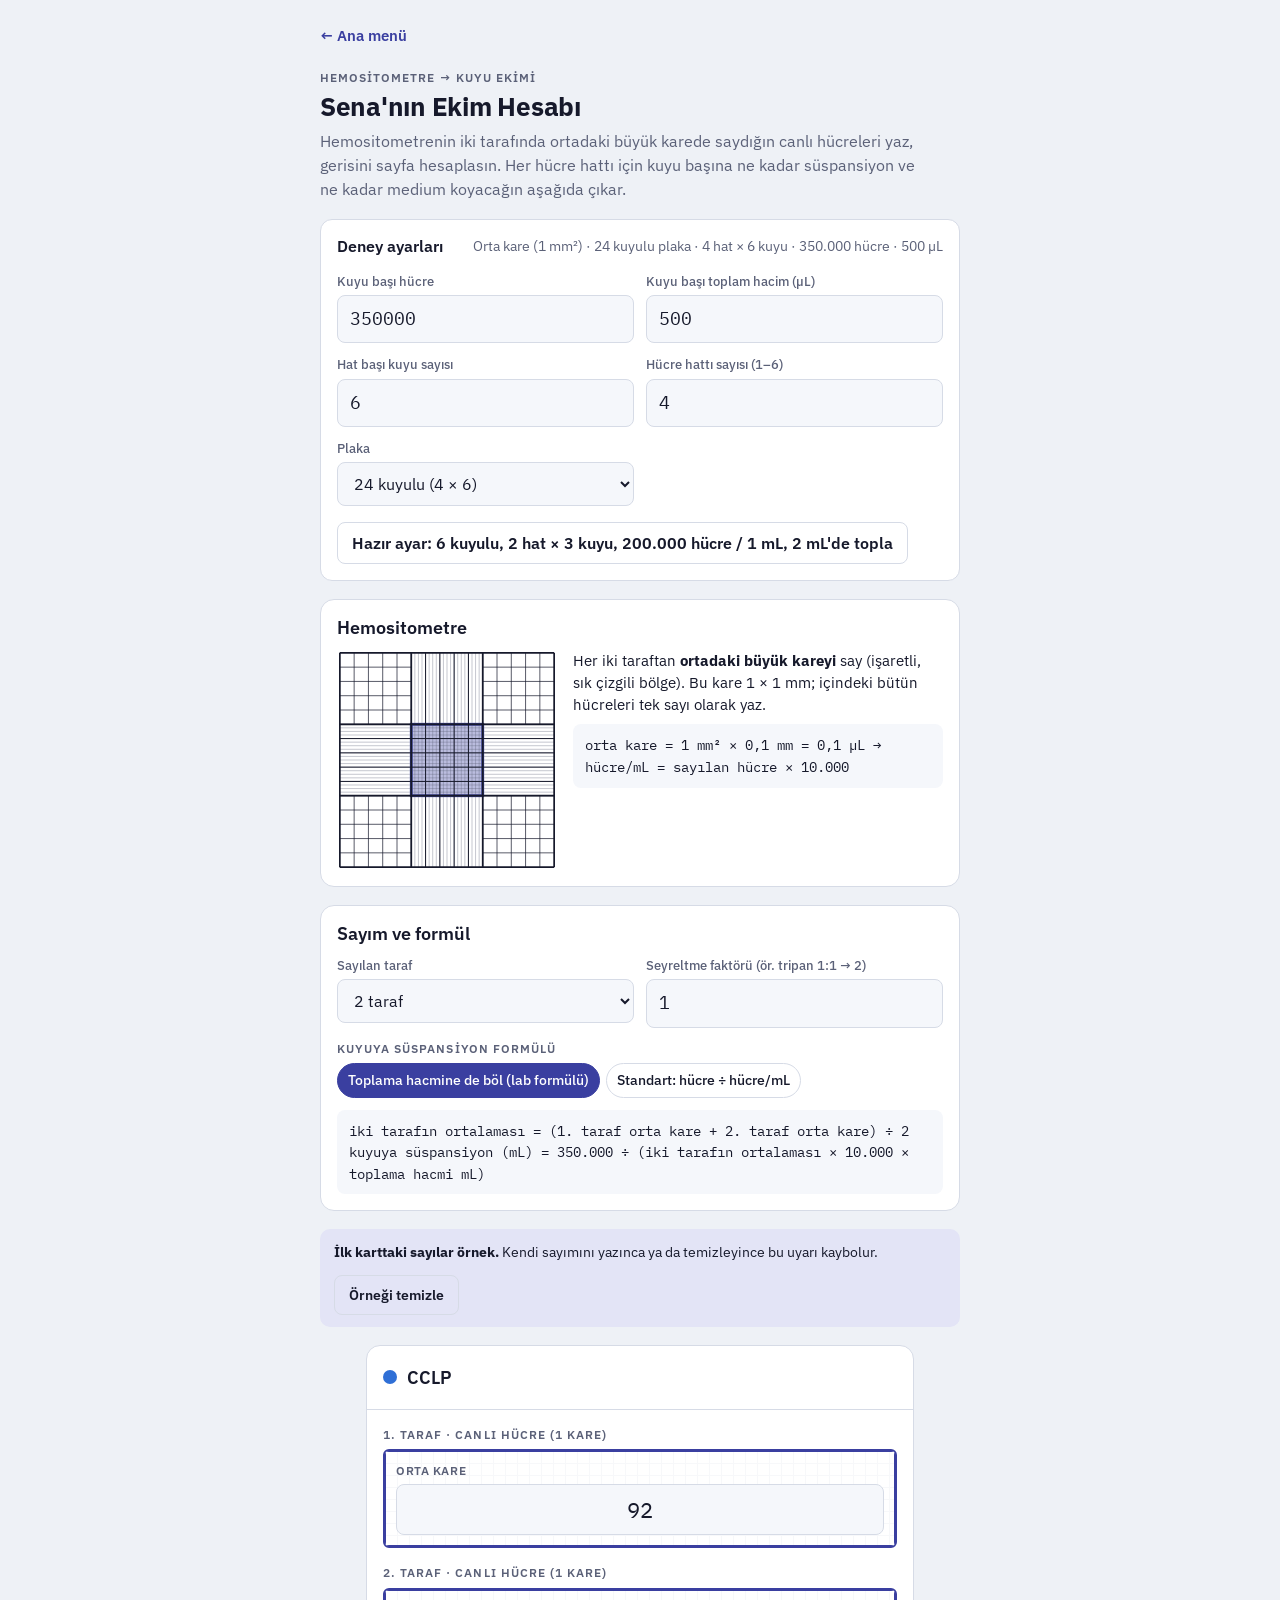
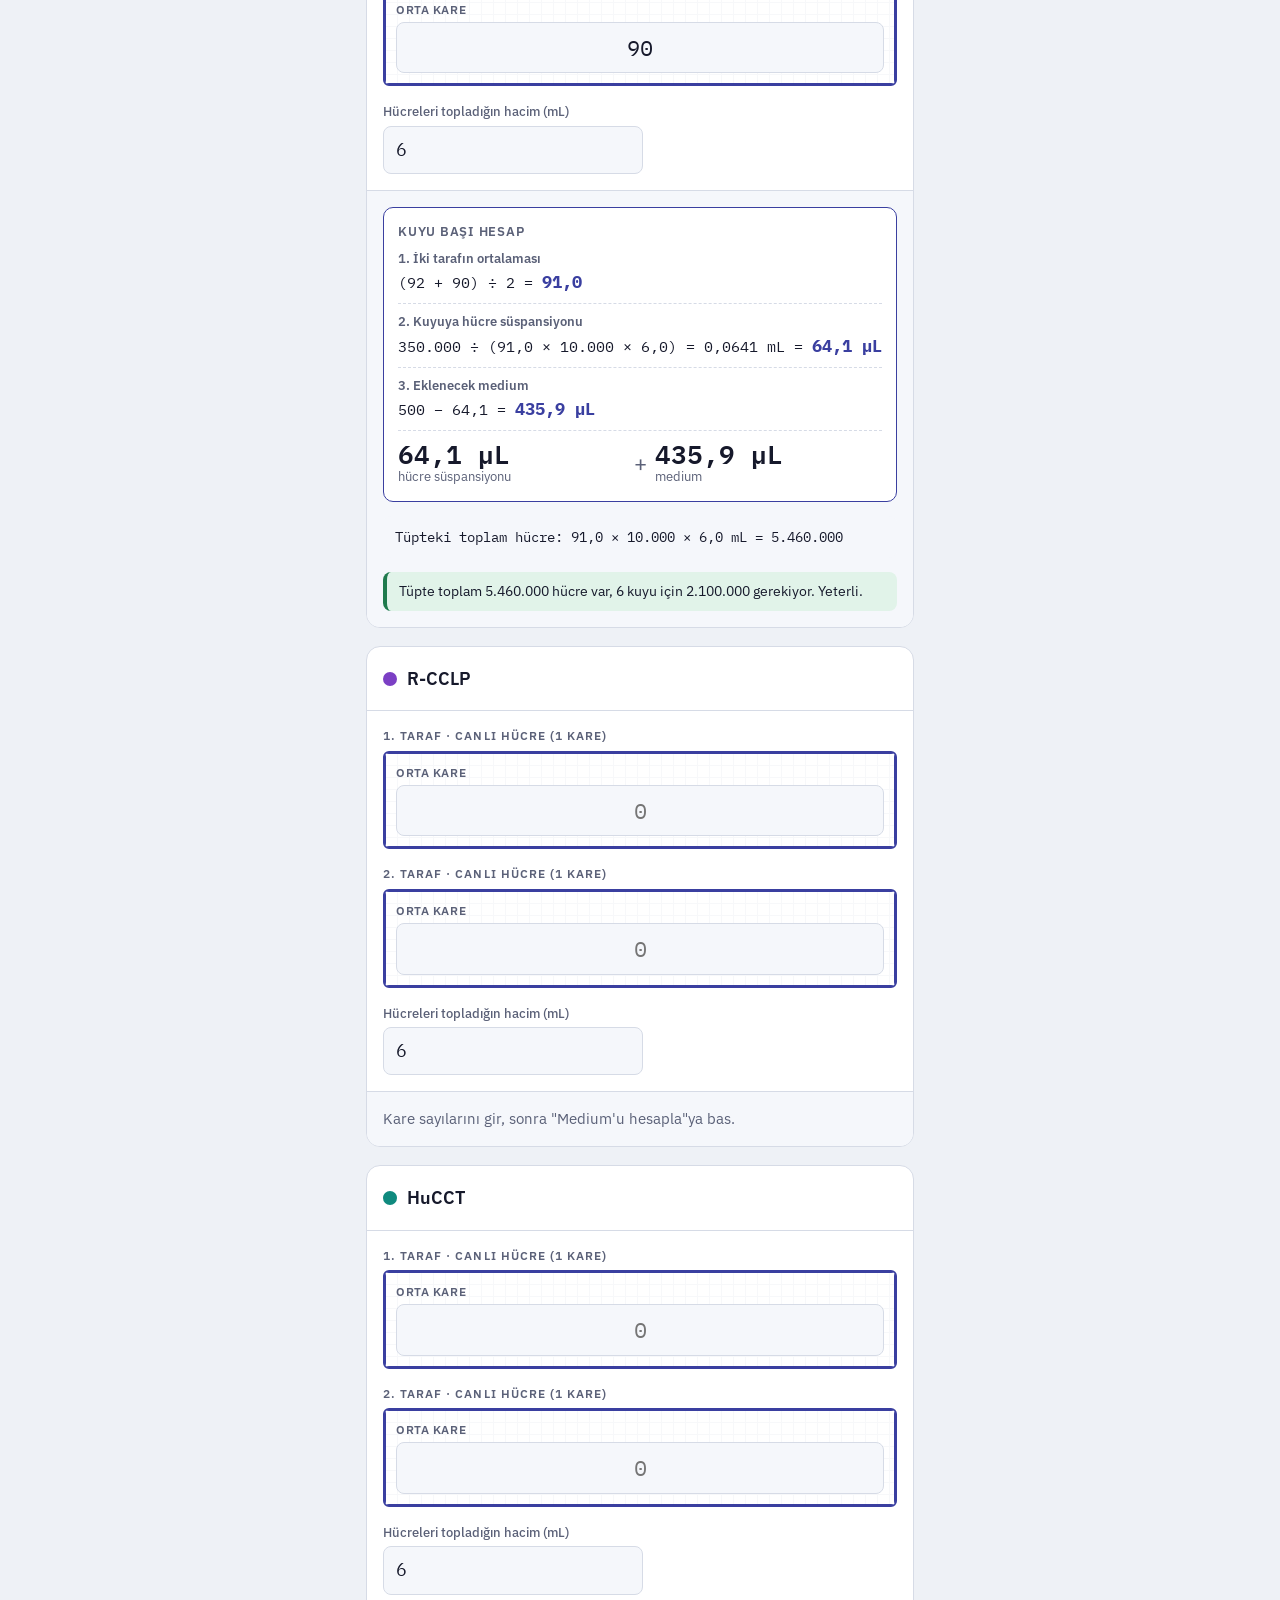
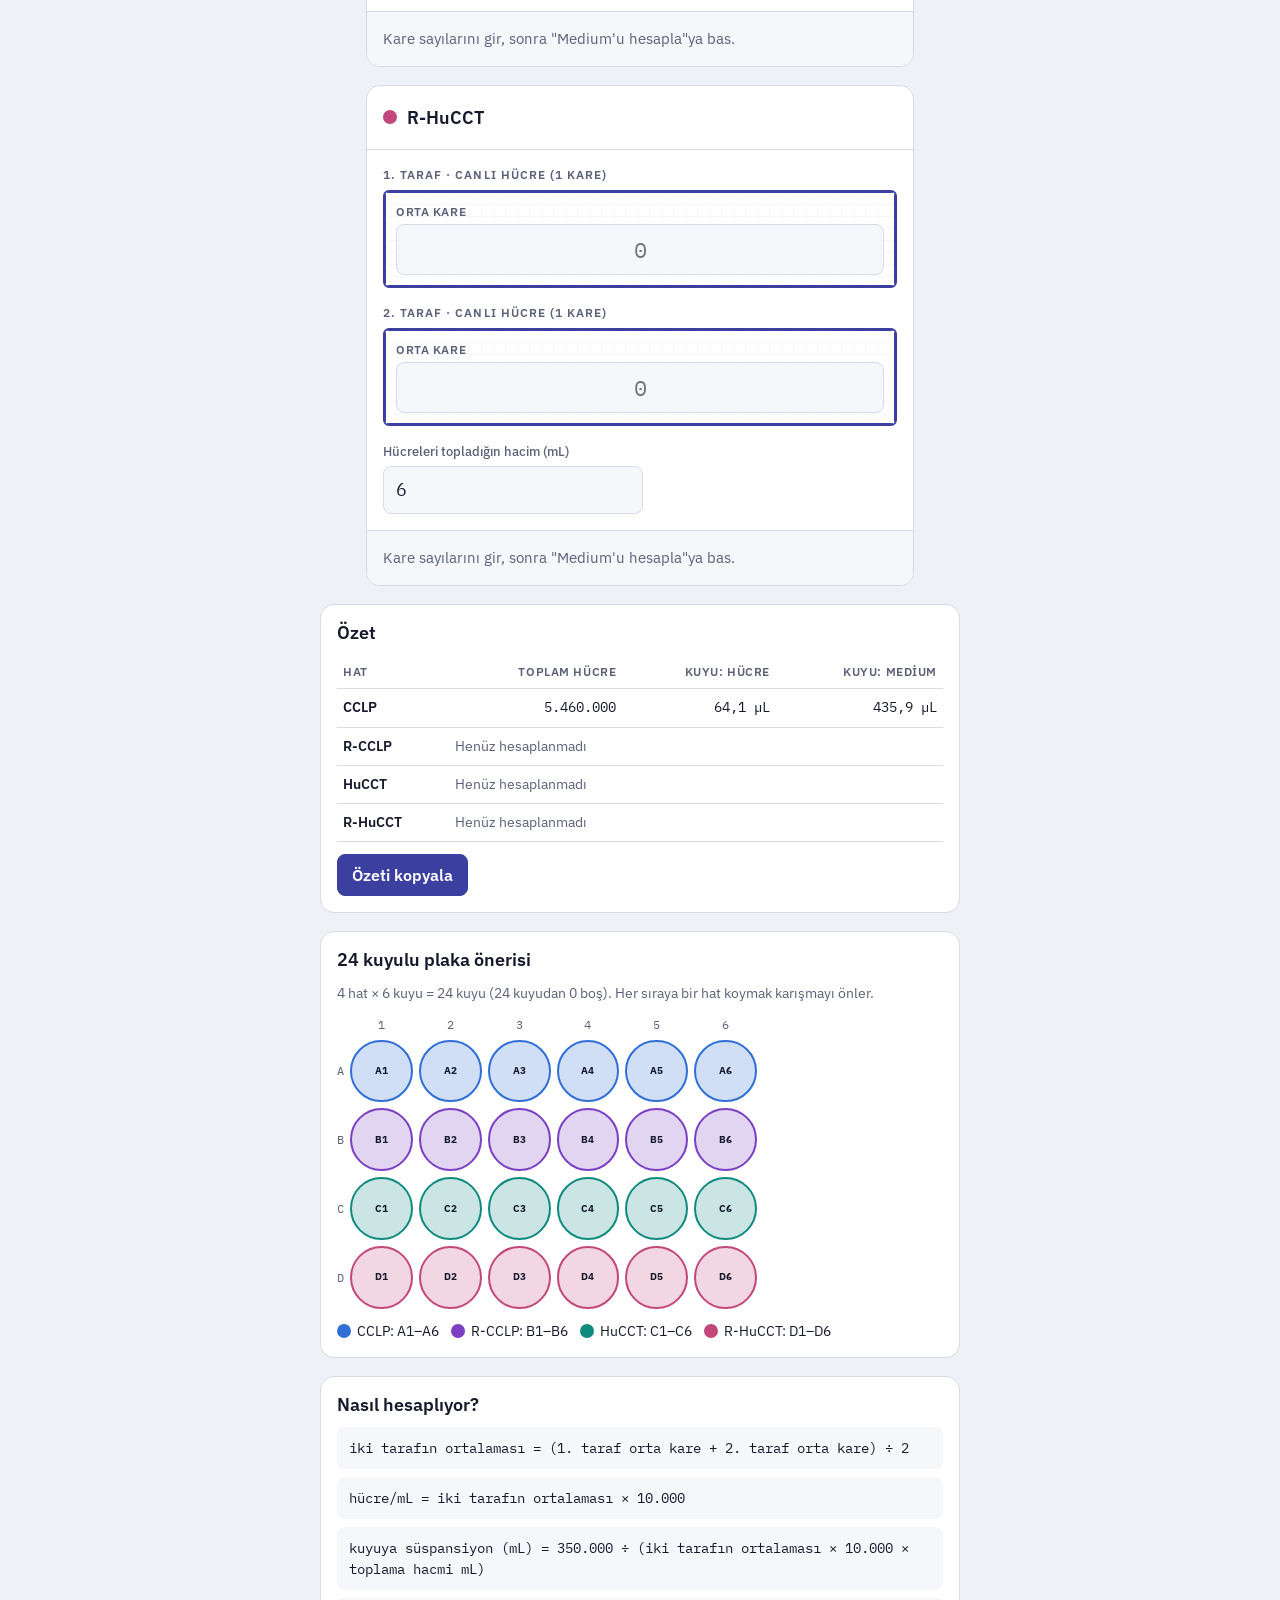
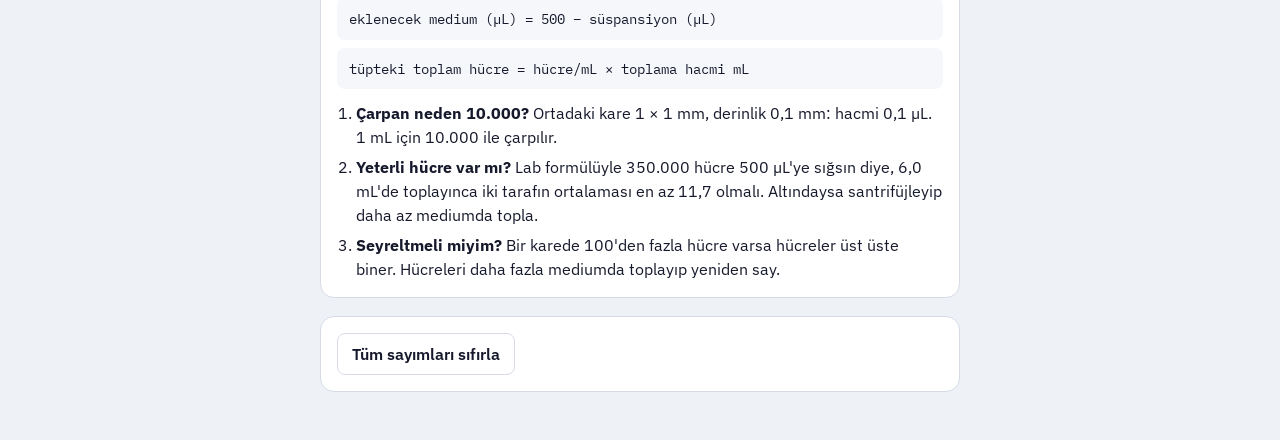
==== commit 8fa21bde: "Ekim: ortak 'Hücreleri topladığın hacim (tüm hatlara)' alanı kaldırıldı Co-Authored-By: Claude Opus " ====
--- a/ekim.html
+++ b/ekim.html
@@ -159,7 +159,6 @@
       <div class="field"><label for="s-plate">Plaka</label><select id="s-plate">
         <option value="6">6 kuyulu (2 × 3)</option><option value="12">12 kuyulu (3 × 4)</option><option value="24">24 kuyulu (4 × 6)</option><option value="48">48 kuyulu (6 × 8)</option><option value="96">96 kuyulu (8 × 12)</option>
       </select></div>
-      <div class="field"><label for="s-tube">Hücreleri topladığın hacim (mL, tüm hatlara)</label><input type="text" inputmode="decimal" id="s-tube" placeholder="kartlardan ayrı ayrı"></div>
     </div>
     <div class="actions" style="padding:0 16px 16px">
       <button type="button" id="presetBtn">Hazır ayar: 6 kuyulu, 2 hat × 3 kuyu, 200.000 hücre / 1 mL, 2 mL'de topla</button>
@@ -284,17 +283,13 @@
 nlEl.addEventListener('input',()=>{state.settings.nlines=nlEl.value;save();buildCards();update()});
 const plEl=document.getElementById('s-plate');plEl.value=state.settings.plate;
 plEl.addEventListener('change',()=>{state.settings.plate=plEl.value;save();update()});
-const tbEl=document.getElementById('s-tube');tbEl.value=state.settings.tube;
-tbEl.addEventListener('input',()=>{state.settings.tube=tbEl.value;
-  if(tbEl.value.trim()!==''){state.lines.forEach((l,i)=>{l.tube=tbEl.value;l.shown=false;const t=document.getElementById('t'+i);if(t)t.value=tbEl.value})}
-  save();update()});
 document.getElementById('presetBtn').addEventListener('click',()=>{
   Object.assign(state.settings,{plate:'6',nlines:'2',wells:'3',cells:'200000',vol:'1000',tube:'2'});
   if(state.lines[0].name==='CCLP')state.lines[0].name='HuCCT-1';
   if(state.lines[1].name==='R-CCLP')state.lines[1].name='HuCCT-1-R';
   state.lines.forEach(l=>{l.tube='2';l.shown=false});
   for(const k in S)document.getElementById(S[k]).value=state.settings[k];
-  nlEl.value='2';plEl.value='6';tbEl.value='2';
+  nlEl.value='2';plEl.value='6';
   save();buildCards();drawHemo();update();
 });
 function settings(){return{cells:parse(state.settings.cells),vol:parseDec(state.settings.vol),wells:parse(state.settings.wells),extra:0}}
@@ -338,7 +333,7 @@
   document.getElementById('methodText').textContent=vLine+'\n'+sus;
   document.getElementById('methodText').style.whiteSpace='pre-wrap';
   const minC=st.cells/st.vol*1000;
-  const tube=parseDec(state.settings.tube)||parseDec(state.lines[0].tube);
+  const tube=parseDec(state.lines[0].tube);
   const minV=lab?(tube>0?st.cells/(st.vol/1000*h.F*df*tube):NaN):minC/(h.F*df);
   document.getElementById('minText').textContent=lab
     ?(Number.isFinite(minV)?`Lab formülüyle ${fmt(st.cells)} hücre ${fmt(st.vol)} µL'ye sığsın diye, ${fmt(tube,1)} mL'de toplayınca ${vName()} en az ${fmt(minV,1)} olmalı. Altındaysa santrifüjleyip daha az mediumda topla.`:'Toplama hacmini girince en düşük sayım değeri burada çıkar.')
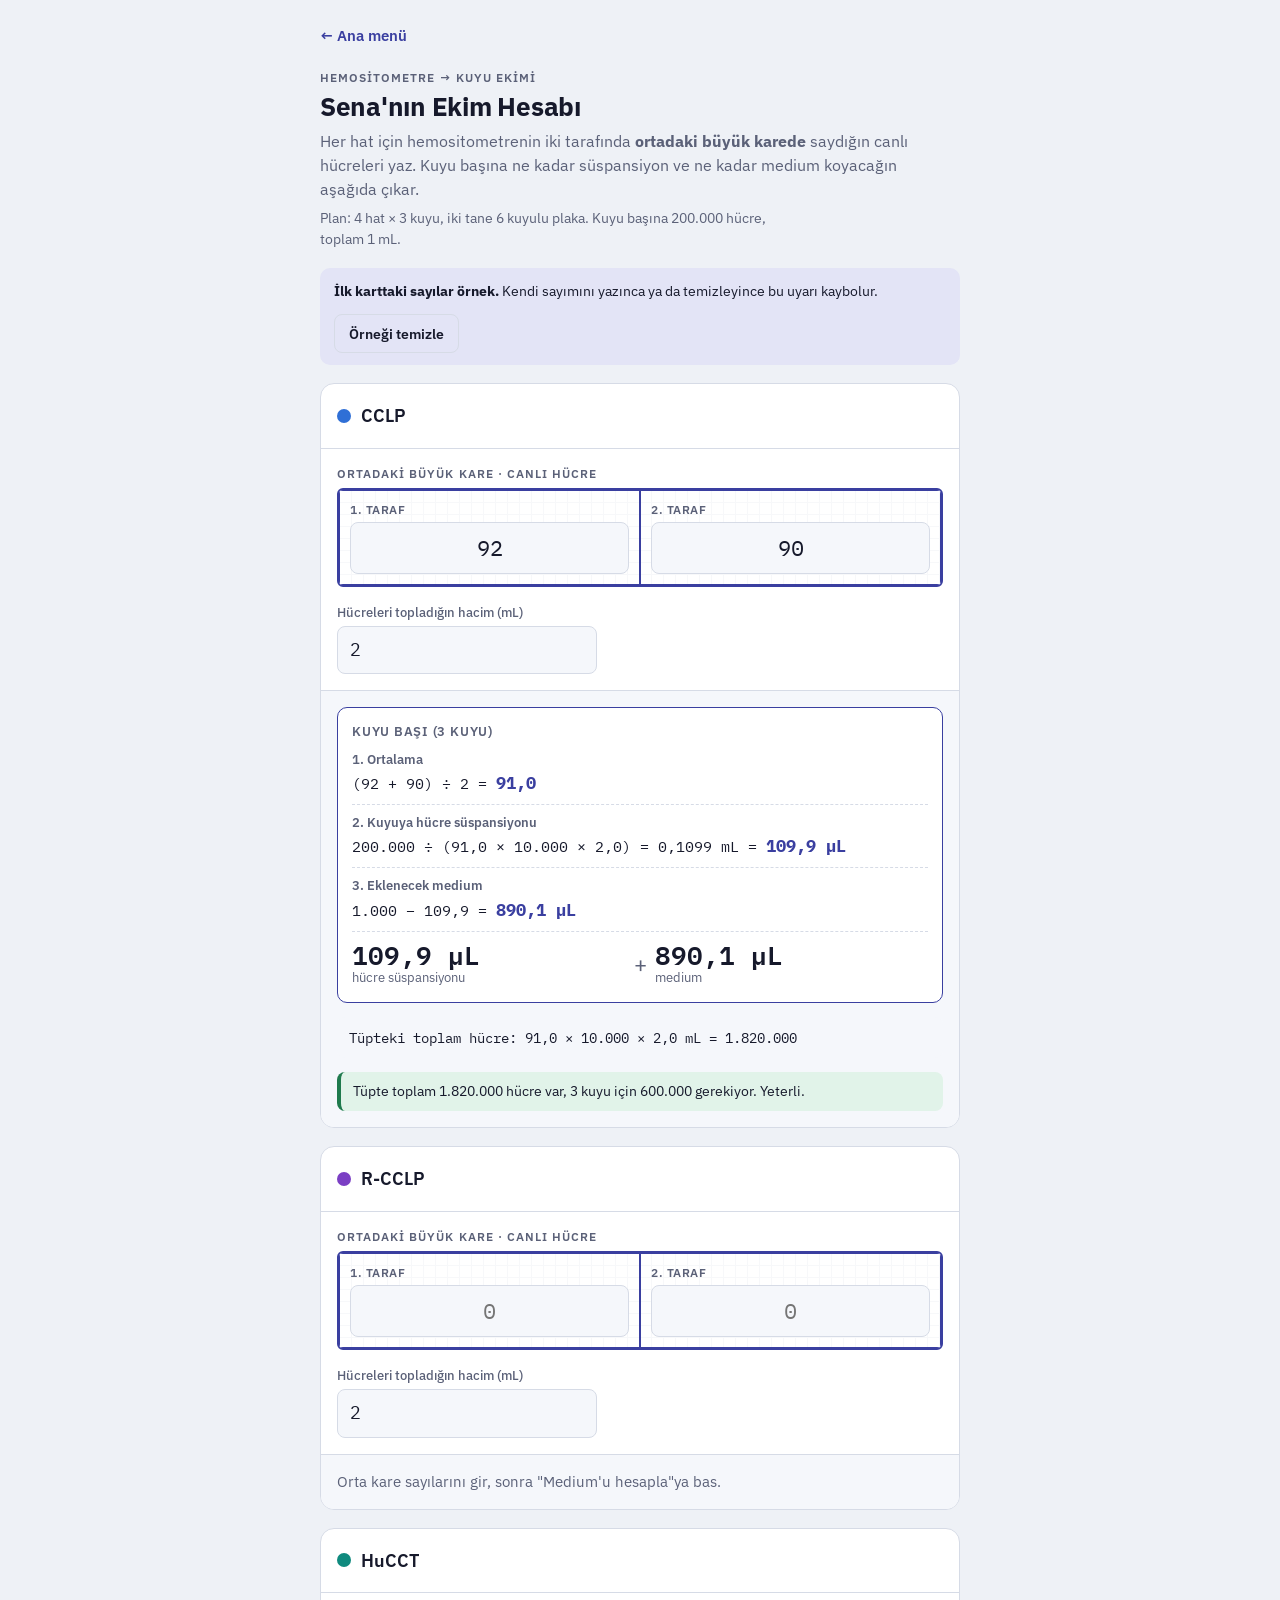
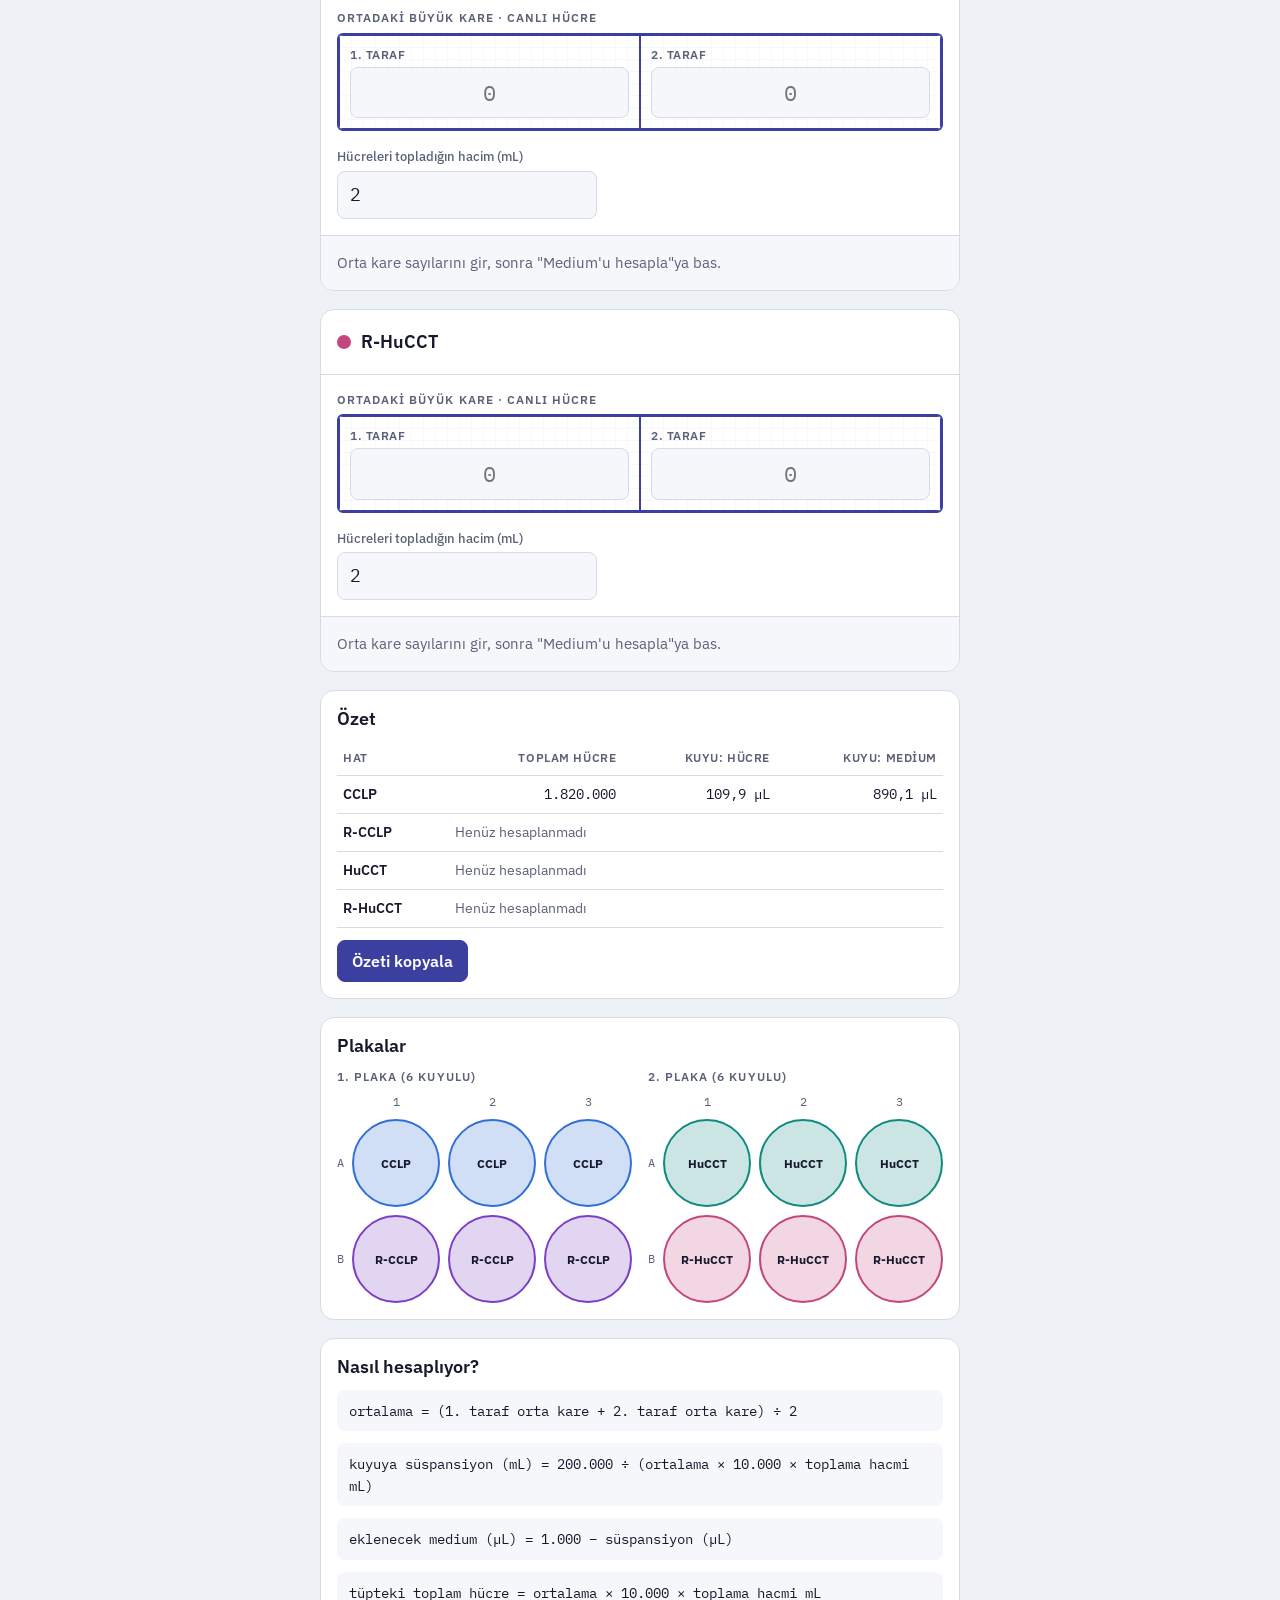
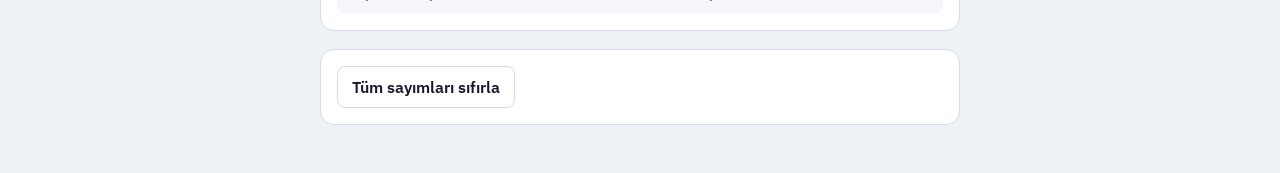
==== commit 09f4caf9: "Ekim: sade sürüm Sena'nın isteğiyle hemositometre, sayım/formül ve deney ayarları bölümleri kaldırıl" ====
--- a/ekim.html
+++ b/ekim.html
@@ -123,9 +123,11 @@
 td{font-family:var(--mono);font-variant-numeric:tabular-nums}
 td:first-child{font-family:var(--sans);font-weight:600}
 
-.plate{display:grid;grid-template-columns:auto repeat(6,1fr);gap:6px;align-items:center;max-width:420px}
+.plates{display:grid;grid-template-columns:repeat(auto-fit,minmax(240px,1fr));gap:16px}
+.plate-box{display:flex;flex-direction:column;gap:8px;min-width:0}
+.plate{display:grid;grid-template-columns:auto repeat(3,1fr);gap:8px;align-items:center;max-width:300px}
 .plate .rl,.plate .cl{font-family:var(--mono);font-size:.75rem;color:var(--muted);text-align:center}
-.well{aspect-ratio:1;max-width:100%;border-radius:50%;border:2px solid;display:grid;place-items:center;font-size:var(--wf,.6rem);font-weight:700}
+.well{aspect-ratio:1;max-width:100%;border-radius:50%;border:2px solid;display:grid;place-items:center;font-size:.72rem;font-weight:700;text-align:center;padding:4px;line-height:1.15;overflow-wrap:anywhere}
 .legend{display:flex;flex-wrap:wrap;gap:12px;font-size:.85rem}
 .legend span{display:inline-flex;align-items:center;gap:6px}
 
@@ -146,53 +148,9 @@
   <header>
     <span class="eyebrow">Hemositometre → kuyu ekimi</span>
     <h1>Sena'nın Ekim Hesabı</h1>
-    <p>Hemositometrenin iki tarafında ortadaki büyük karede saydığın canlı hücreleri yaz, gerisini sayfa hesaplasın. Her hücre hattı için kuyu başına ne kadar süspansiyon ve ne kadar medium koyacağın aşağıda çıkar.</p>
+    <p>Her hat için hemositometrenin iki tarafında <strong>ortadaki büyük karede</strong> saydığın canlı hücreleri yaz. Kuyu başına ne kadar süspansiyon ve ne kadar medium koyacağın aşağıda çıkar.</p>
+    <p class="muted" style="font-size:.9rem">Plan: 4 hat × 3 kuyu, iki tane 6 kuyulu plaka. Kuyu başına 200.000 hücre, toplam 1 mL.</p>
   </header>
-
-  <details class="settings" id="settings" open>
-    <summary><span>Deney ayarları</span><span class="sumtext" id="setSummary"></span></summary>
-    <div class="set-grid">
-      <div class="field"><label for="s-cells">Kuyu başı hücre</label><input type="text" inputmode="numeric" id="s-cells"></div>
-      <div class="field"><label for="s-vol">Kuyu başı toplam hacim (µL)</label><input type="text" inputmode="decimal" id="s-vol"></div>
-      <div class="field"><label for="s-wells">Hat başı kuyu sayısı</label><input type="text" inputmode="numeric" id="s-wells"></div>
-      <div class="field"><label for="s-nlines">Hücre hattı sayısı (1–6)</label><input type="text" inputmode="numeric" id="s-nlines"></div>
-      <div class="field"><label for="s-plate">Plaka</label><select id="s-plate">
-        <option value="6">6 kuyulu (2 × 3)</option><option value="12">12 kuyulu (3 × 4)</option><option value="24">24 kuyulu (4 × 6)</option><option value="48">48 kuyulu (6 × 8)</option><option value="96">96 kuyulu (8 × 12)</option>
-      </select></div>
-    </div>
-    <div class="actions" style="padding:0 16px 16px">
-      <button type="button" id="presetBtn">Hazır ayar: 6 kuyulu, 2 hat × 3 kuyu, 200.000 hücre / 1 mL, 2 mL'de topla</button>
-    </div>
-  </details>
-
-  <section class="panel" id="hemoPanel">
-    <h2>Hemositometre</h2>
-    <div class="hemo-pick">
-      <svg id="hemoSvg" viewBox="-4 -4 308 308" role="img" aria-label="Hemositometre ızgarası, sayılacak orta kare işaretli"></svg>
-      <div style="display:flex;flex-direction:column;gap:8px;min-width:0">
-        <p id="hemoText" style="font-size:.92rem"></p>
-        <div class="formula" id="hemoFactor"></div>
-      </div>
-    </div>
-  </section>
-
-  <section class="panel" id="methodPanel">
-    <h2>Sayım ve formül</h2>
-    <div class="set-grid" style="padding:0">
-      <div class="field"><label for="s-nsides">Sayılan taraf</label><select id="s-nsides">
-        <option value="1">1 taraf</option><option value="2">2 taraf</option>
-      </select></div>
-      <div class="field"><label for="s-df">Seyreltme faktörü (ör. tripan 1:1 → 2)</label><input type="text" inputmode="decimal" id="s-df"></div>
-    </div>
-    <div style="display:flex;flex-direction:column;gap:6px">
-      <span class="eyebrow">Kuyuya süspansiyon formülü</span>
-      <div class="chips" role="group" aria-label="Süspansiyon formülü">
-        <button type="button" class="chip" data-formula="lab">Toplama hacmine de böl (lab formülü)</button>
-        <button type="button" class="chip" data-formula="std">Standart: hücre ÷ hücre/mL</button>
-      </div>
-    </div>
-    <div class="formula" id="methodText"></div>
-  </section>
 
   <div class="banner" id="exampleBanner" hidden>
     <span><strong>İlk karttaki sayılar örnek.</strong> Kendi sayımını yazınca ya da temizleyince bu uyarı kaybolur.</span>
@@ -211,323 +169,169 @@
   </section>
 
   <section class="panel">
-    <h2 id="plateTitle">24 kuyulu plaka önerisi</h2>
-    <p class="muted" style="font-size:.9rem" id="plateNote">4 hat × 6 kuyu = 24 kuyu. Her sıraya bir hat koymak karışmayı önler.</p>
-    <div class="plate" id="plate"></div>
-    <div class="legend" id="legend"></div>
+    <h2>Plakalar</h2>
+    <div class="plates" id="plates"></div>
   </section>
 
   <section class="panel howto">
     <h2>Nasıl hesaplıyor?</h2>
-    <div id="howForm" style="display:flex;flex-direction:column;gap:8px"></div>
-    <ol>
-      <li><strong>Çarpan neden <span class="fx">10.000</span>?</strong> <span id="fxWhy"></span></li>
-      <li><strong>Yeterli hücre var mı?</strong> <span id="minText"></span></li>
-      <li><strong>Seyreltmeli miyim?</strong> Bir karede 100'den fazla hücre varsa hücreler üst üste biner. Hücreleri daha fazla mediumda toplayıp yeniden say.</li>
-    </ol>
+    <div class="formula">ortalama = (1. taraf orta kare + 2. taraf orta kare) ÷ 2</div>
+    <div class="formula">kuyuya süspansiyon (mL) = 200.000 ÷ (ortalama × 10.000 × toplama hacmi mL)</div>
+    <div class="formula">eklenecek medium (µL) = 1.000 − süspansiyon (µL)</div>
+    <div class="formula">tüpteki toplam hücre = ortalama × 10.000 × toplama hacmi mL</div>
   </section>
 
   <section class="panel">
-    <div class="actions" id="resetArea">
-      <button id="resetBtn">Tüm sayımları sıfırla</button>
-    </div>
+    <div class="actions" id="resetArea"></div>
   </section>
 </div>
 
 <script>
 (function(){
-const COLORS=['--c1','--c2','--c3','--c4','--c5','--c6'];
-const DEFAULT_LINES=['CCLP','R-CCLP','HuCCT','R-HuCCT','Hat 5','Hat 6'];
-const MAXL=6;
-const PLATES={6:[2,3],12:[3,4],24:[4,6],48:[6,8],96:[8,12]};
+const COLORS=['--c1','--c2','--c3','--c4'];
+const DEFAULT_LINES=['CCLP','R-CCLP','HuCCT','R-HuCCT'];
 const STORE='sena-ekim-v4';
+const CELLS=200000, VOL=1000, WELLS=3, F=10000, MAXQ=9; // sq: 1. taraf = sq[0], 2. taraf = sq[9]
 const fmt=(n,d=0)=>Number.isFinite(n)?n.toLocaleString('tr-TR',{minimumFractionDigits:d,maximumFractionDigits:d}):'–';
 const parse=v=>{if(v==null)return NaN;const s=String(v).trim().replace(/\./g,'').replace(',', '.');if(s==='')return NaN;return Number(s)};
 const parseDec=v=>{if(v==null)return NaN;const s=String(v).trim().replace(',', '.');if(s==='')return NaN;return Number(s)};
-const sci=n=>{if(!Number.isFinite(n)||n<=0)return '–';const e=Math.floor(Math.log10(n));const m=n/Math.pow(10,e);return fmt(m,2)+' × 10'+sup(e)};
-const sup=e=>String(e).split('').map(c=>'⁰¹²³⁴⁵⁶⁷⁸⁹'['0123456789'.indexOf(c)]||c).join('');
-
-const MAXQ=9; // taraf başı en fazla kare; sq dizisi: taraf*9 + kare
-function blankLine(name){return {name,sq:Array(MAXQ*2).fill(''),dead:'',df:'1',tube:'6'}}
+const esc=s=>String(s).replace(/[&<>"]/g,c=>({'&':'&amp;','<':'&lt;','>':'&gt;','"':'&quot;'}[c]));
+
+function blankLine(name){return {name,sq:Array(MAXQ*2).fill(''),tube:'2'}}
 function defaults(){
   const lines=DEFAULT_LINES.map(blankLine);
   lines[0].sq[0]='92';lines[0].sq[MAXQ]='90';lines[0].shown=true;
-  return {settings:{cells:'350000',vol:'500',wells:'6',extra:'1',nlines:'4',plate:'24',tube:''},lines,example:true};
+  return {settings:{simpleV1:1},lines,example:true};
 }
 let state;
 try{state=JSON.parse(localStorage.getItem(STORE))}catch(e){state=null}
-if(!state||!state.lines||state.lines.length<4)state=defaults();
-// eski kayıtları yeni alanlara tamamla (hiçbir sayım silinmez)
-while(state.lines.length<MAXL)state.lines.push(blankLine(DEFAULT_LINES[state.lines.length]));
-if(state.settings.nlines==null)state.settings.nlines='4';
-if(state.settings.plate==null)state.settings.plate='24';
-if(state.settings.tube==null)state.settings.tube='';
-const DEF={nsq:'4',nsides:'2',method:'sum',formula:'lab',df:'1',customF:''};
-for(const k in DEF)if(state.settings[k]==null)state.settings[k]=DEF[k];
-// 2026-11-25: Sena'nın laboratuvar hemositometresi varsayılan (bir kez uygulanır)
-if(!state.settings.hemoV2){state.settings.hemo='lab';state.settings.unit='block';state.settings.hemoV2=1}
-state.lines.forEach(l=>{if(!l.sq||l.sq.length<MAXQ*2){const o=l.sq||[];const s=Array(MAXQ*2).fill('');
-  for(let k=0;k<4;k++){s[k]=o[k]??'';s[MAXQ+k]=o[4+k]??''}l.sq=s}});
-function nsq(){return 1} // sadece orta kare
-function nsides(){return state.settings.nsides==='1'?1:2}
-function dfac(){const d=parseDec(state.settings.df);return d>0?d:1}
-const SQ_NAMES=['Sol üst','Sağ üst','Sol alt','Sağ alt','Orta','Üst orta','Sol orta','Sağ orta','Alt orta'];
+if(!state||!Array.isArray(state.lines)||state.lines.length<4)state=defaults();
+state.settings=state.settings||{};
+state.lines=state.lines.slice(0,4);
+state.lines.forEach((l,i)=>{
+  if(!l.name)l.name=DEFAULT_LINES[i];
+  if(!l.sq||l.sq.length<MAXQ*2){const o=l.sq||[];const s=Array(MAXQ*2).fill('');s[0]=o[0]??'';s[MAXQ]=o[4]??'';l.sq=s}
+});
+// sade sürüme geçiş: eski varsayılan 6 mL → 2 mL (bir kez)
+if(!state.settings.simpleV1){state.lines.forEach(l=>{if(l.tube==='6'||l.tube==null||l.tube==='')l.tube='2'});state.settings.simpleV1=1}
 function save(){try{localStorage.setItem(STORE,JSON.stringify(state))}catch(e){}}
-function nl(){const n=parse(state.settings.nlines);return Number.isFinite(n)?Math.min(MAXL,Math.max(1,Math.round(n))):4}
-function vis(){return state.lines.slice(0,nl())}
-
-// settings
-const S={cells:'s-cells',vol:'s-vol',wells:'s-wells'};
-for(const k in S){const el=document.getElementById(S[k]);el.value=state.settings[k];el.addEventListener('input',()=>{state.settings[k]=el.value;save();drawHemo();update()})}
-const nlEl=document.getElementById('s-nlines');nlEl.value=state.settings.nlines;
-nlEl.addEventListener('input',()=>{state.settings.nlines=nlEl.value;save();buildCards();update()});
-const plEl=document.getElementById('s-plate');plEl.value=state.settings.plate;
-plEl.addEventListener('change',()=>{state.settings.plate=plEl.value;save();update()});
-document.getElementById('presetBtn').addEventListener('click',()=>{
-  Object.assign(state.settings,{plate:'6',nlines:'2',wells:'3',cells:'200000',vol:'1000',tube:'2'});
-  if(state.lines[0].name==='CCLP')state.lines[0].name='HuCCT-1';
-  if(state.lines[1].name==='R-CCLP')state.lines[1].name='HuCCT-1-R';
-  state.lines.forEach(l=>{l.tube='2';l.shown=false});
-  for(const k in S)document.getElementById(S[k]).value=state.settings[k];
-  nlEl.value='2';plEl.value='6';
-  save();buildCards();drawHemo();update();
-});
-function settings(){return{cells:parse(state.settings.cells),vol:parseDec(state.settings.vol),wells:parse(state.settings.wells),extra:0}}
-
-// hemositometre tipi: Improved Neubauer (1 mm² köşe kare → ×10⁴) ya da eski Neubauer (1 mm² blok ×10⁴ veya tek 0,25 mm kare ×160.000)
-// hacim: 1 mm² × 0,1 mm = 0,1 µL → ×10⁴ ; 0,0625 mm² × 0,1 mm = 0,00625 µL → ×160.000
-// Sena'nın laboratuvarındaki hemositometre (labdaki hepsi aynı): 3 × 3 mm, 9 büyük kare (1 mm²),
-// köşeler 5 × 5 (0,2 mm), ortadaki 0,05 mm çizgiler kenarlara uzayıp artı yapıyor.
-// Sayılan: her taraftan ORTADAKİ büyük kare (1 mm² × 0,1 mm = 0,1 µL) → ×10.000
-function hemo(){return{t:'lab',u:'center',F:10000,name:'Orta kare (1 mm²)'}}
-const NS='http://www.w3.org/2000/svg';
-function drawHemo(){
-  const h=hemo(),s=document.getElementById('hemoSvg');s.innerHTML='';
-  const ln=(x1,y1,x2,y2,w,c)=>{const e=document.createElementNS(NS,'line');e.setAttribute('x1',x1);e.setAttribute('y1',y1);e.setAttribute('x2',x2);e.setAttribute('y2',y2);e.setAttribute('stroke-width',w);e.style.stroke=`var(${c})`;s.appendChild(e)};
-  const r=document.createElementNS(NS,'rect');r.setAttribute('x',100);r.setAttribute('y',100);r.setAttribute('width',100);r.setAttribute('height',100);
-  r.style.fill='color-mix(in srgb,var(--trypan) 35%,transparent)';r.style.stroke='var(--trypan)';r.style.strokeWidth='4';s.appendChild(r);
-  for(let x=100;x<=200;x+=5){ln(x,0,x,300,.5,'--muted');ln(0,x,300,x,.5,'--muted')}
-  for(let x=100;x<=200;x+=20){ln(x,0,x,300,1.4,'--fg');ln(0,x,300,x,1.4,'--fg')}
-  [[0,0],[200,0],[0,200],[200,200]].forEach(([ox,oy])=>{for(let k=1;k<5;k++){ln(ox+k*20,oy,ox+k*20,oy+100,1,'--fg');ln(ox,oy+k*20,ox+100,oy+k*20,1,'--fg')}});
-  for(let i=0;i<=3;i++){const p=i*100;ln(p,0,p,300,2.4,'--fg');ln(0,p,300,p,2.4,'--fg')}
-  const sides=nsides()===2?'Her iki taraftan':'Bir taraftan';
-  document.getElementById('hemoText').innerHTML=`${sides} <strong>ortadaki büyük kareyi</strong> say (işaretli, sık çizgili bölge). Bu kare 1 × 1 mm; içindeki bütün hücreleri tek sayı olarak yaz.`;
-  document.getElementById('hemoFactor').textContent='orta kare = 1 mm² × 0,1 mm = 0,1 µL → hücre/mL = sayılan hücre × 10.000';
-  document.querySelectorAll('.fx').forEach(e=>e.textContent=fmt(h.F));
-  document.getElementById('fxWhy').textContent='Ortadaki kare 1 × 1 mm, derinlik 0,1 mm: hacmi 0,1 µL. 1 mL için 10.000 ile çarpılır.';
-  methodUI();
-}
-// sayım değeri adı ve formül metinleri
-function vName(){return nsides()===2?'iki tarafın ortalaması':'orta kare sayımı'}
-function methodUI(){
-  const h=hemo(),st=settings(),q=nsq(),s2=nsides()===2,df=dfac(),lab=state.settings.formula!=='std';
-  document.querySelectorAll('[data-method]').forEach(b=>b.setAttribute('aria-pressed',b.dataset.method===(state.settings.method==='avg'?'avg':'sum')));
-  document.querySelectorAll('[data-formula]').forEach(b=>b.setAttribute('aria-pressed',b.dataset.formula===(lab?'lab':'std')));
-  const dfs=df!==1?` × ${fmt(df,1)} (seyreltme)`:'';
-  const vLine=s2?`iki tarafın ortalaması = (1. taraf orta kare + 2. taraf orta kare) ÷ 2`:`orta kare sayımı = ortadaki karede saydığın hücre`;
-  const sus=lab
-    ?`kuyuya süspansiyon (mL) = ${fmt(st.cells)} ÷ (${vName()} × ${fmt(h.F)}${dfs} × toplama hacmi mL)`
-    :`kuyuya süspansiyon (mL) = ${fmt(st.cells)} ÷ (${vName()} × ${fmt(h.F)}${dfs})`;
-  const rows=[vLine,`hücre/mL = ${vName()} × ${fmt(h.F)}${dfs}`,sus,`eklenecek medium (µL) = ${fmt(st.vol)} − süspansiyon (µL)`,`tüpteki toplam hücre = hücre/mL × toplama hacmi mL`];
-  document.getElementById('howForm').innerHTML=rows.map(r=>`<div class="formula">${esc(r)}</div>`).join('');
-  document.getElementById('methodText').textContent=vLine+'\n'+sus;
-  document.getElementById('methodText').style.whiteSpace='pre-wrap';
-  const minC=st.cells/st.vol*1000;
-  const tube=parseDec(state.lines[0].tube);
-  const minV=lab?(tube>0?st.cells/(st.vol/1000*h.F*df*tube):NaN):minC/(h.F*df);
-  document.getElementById('minText').textContent=lab
-    ?(Number.isFinite(minV)?`Lab formülüyle ${fmt(st.cells)} hücre ${fmt(st.vol)} µL'ye sığsın diye, ${fmt(tube,1)} mL'de toplayınca ${vName()} en az ${fmt(minV,1)} olmalı. Altındaysa santrifüjleyip daha az mediumda topla.`:'Toplama hacmini girince en düşük sayım değeri burada çıkar.')
-    :`${fmt(st.cells)} hücre ${fmt(st.vol)} µL'ye sığsın diye tüpte en az ${fmt(minC)} hücre/mL gerekir. Bu, ${vName()} en az ${fmt(minV,1)} olmalı demek. Altındaysa santrifüjleyip daha az mediumda topla.`;
-}
-document.getElementById('methodPanel').addEventListener('click',e=>{const b=e.target.closest('button');if(!b)return;
-  if(b.dataset.method)state.settings.method=b.dataset.method;
-  if(b.dataset.formula)state.settings.formula=b.dataset.formula;
-  save();drawHemo();update();});
-const dfEl=document.getElementById('s-df');dfEl.value=state.settings.df;
-dfEl.addEventListener('input',()=>{state.settings.df=dfEl.value;save();drawHemo();update()});
-['nsides'].forEach(k=>{const el=document.getElementById('s-'+k);el.value=state.settings[k];
-  el.addEventListener('change',()=>{state.settings[k]=el.value;save();buildCards();drawHemo();update()})});
-
-// cards
+
+// kartlar
 const cardsEl=document.getElementById('cards');
-let refs=[];
-function buildCards(){
-cardsEl.innerHTML='';refs=[];
-vis().forEach((ln,i)=>{
+const refs=[];
+state.lines.forEach((ln,i)=>{
   const c=document.createElement('article');c.className='card';
-  const col=`var(${COLORS[i]})`;
   c.innerHTML=`
-  <div class="card-head"><span class="dot" style="background:${col}"></span>
+  <div class="card-head"><span class="dot" style="background:var(${COLORS[i]})"></span>
     <input type="text" class="name" id="n${i}" aria-label="Hücre hattı adı"></div>
   <div class="card-body">
-    ${Array.from({length:nsides()},(_,side)=>`<div>
-      <div class="eyebrow" style="margin-bottom:6px">${side+1}. taraf · canlı hücre (${nsq()} kare)</div>
-      <div class="hemo" style="grid-template-columns:repeat(${nsq()===1?1:nsq()<=4?2:3},1fr)">
-        ${Array.from({length:nsq()},(_,k)=>{const j=side*MAXQ+k;const t='Orta kare';return `<div class="sq"><label for="q${i}_${j}">${t}</label><input type="text" inputmode="numeric" id="q${i}_${j}" placeholder="0"></div>`}).join('')}
+    <div>
+      <div class="eyebrow" style="margin-bottom:6px">Ortadaki büyük kare · canlı hücre</div>
+      <div class="hemo">
+        <div class="sq"><label for="q${i}_0">1. taraf</label><input type="text" inputmode="numeric" id="q${i}_0" placeholder="0"></div>
+        <div class="sq"><label for="q${i}_${MAXQ}">2. taraf</label><input type="text" inputmode="numeric" id="q${i}_${MAXQ}" placeholder="0"></div>
       </div>
-    </div>`).join('')}
+    </div>
     <div class="field" style="max-width:260px"><label for="t${i}">Hücreleri topladığın hacim (mL)</label><input type="text" inputmode="decimal" id="t${i}" placeholder="–"></div>
   </div>
   <div class="result" id="r${i}" aria-live="polite"></div>`;
   cardsEl.appendChild(c);
   const name=c.querySelector('#n'+i);name.value=ln.name;
   name.addEventListener('input',()=>{ln.name=name.value;save();update()});
-  for(let j=0;j<MAXQ*2;j++){const q=c.querySelector(`#q${i}_${j}`);if(!q)continue;q.value=ln.sq[j];q.addEventListener('input',()=>{ln.sq[j]=q.value;touch(i);save();update()})}
+  [0,MAXQ].forEach(j=>{const q=c.querySelector(`#q${i}_${j}`);q.value=ln.sq[j];q.addEventListener('input',()=>{ln.sq[j]=q.value;touch(i);save();update()})});
   const t=c.querySelector('#t'+i);t.value=ln.tube;t.addEventListener('input',()=>{ln.tube=t.value;touch(i);save();update()});
-  refs.push({res:c.querySelector('#r'+i)});
+  refs.push(c.querySelector('#r'+i));
 });
-}
-buildCards();
 function touch(i){state.lines[i].shown=false;if(i===0&&state.example){state.example=false;banner()}}
 cardsEl.addEventListener('click',e=>{const b=e.target.closest('.calc-btn');if(!b)return;const i=+b.dataset.i;
-  state.lines[i].shown=true;save();update();const el=refs[i].res;el.scrollIntoView({block:'nearest',behavior:matchMedia('(prefers-reduced-motion: reduce)').matches?'auto':'smooth'})});
+  state.lines[i].shown=true;save();update();refs[i].scrollIntoView({block:'nearest',behavior:matchMedia('(prefers-reduced-motion: reduce)').matches?'auto':'smooth'})});
 function banner(){document.getElementById('exampleBanner').hidden=!state.example}
 document.getElementById('clearExample').addEventListener('click',()=>{
   const l=state.lines[0];l.sq=Array(MAXQ*2).fill('');state.example=false;
-  for(let j=0;j<MAXQ*2;j++){const q=document.getElementById(`q0_${j}`);if(q)q.value=''}
+  [0,MAXQ].forEach(j=>document.getElementById(`q0_${j}`).value='');
   save();banner();update();
 });
 
-function calc(ln,st){
-  const Q=nsq();
-  const sides=Array.from({length:nsides()},(_,k)=>ln.sq.slice(k*MAXQ,k*MAXQ+Q).map(parse).filter(Number.isFinite));
-  const vals=sides.flat();
-  const n=vals.length;if(!n)return null;
-  const sum=vals.reduce((a,b)=>a+b,0),avg=sum/n; // avg = kare başı (uyarılar için)
-  // Lab yöntemi: her tarafın kare TOPLAMI, iki tarafın ortalaması (÷2); ya da kare başı ortalama
-  const used=sides.map((a,k)=>({k,cnt:a.length,sum:a.reduce((x,y)=>x+y,0)})).filter(s=>s.cnt>0);
-  const byAvg=false; // tek kare: toplam = ortalama
-  const sideAvg=byAvg?avg:used.reduce((x,s)=>x+s.sum,0)/used.length;
-  const df=dfac();
-  const conc=sideAvg*hemo().F*df;
-  const sd=n>1?Math.sqrt(vals.reduce((a,b)=>a+(b-avg)**2,0)/(n-1)):0;
-  const cv=avg>0?sd/avg:0;
+function calc(ln){
+  const sides=[ln.sq[0],ln.sq[MAXQ]].map(parse).filter(Number.isFinite);
+  if(!sides.length)return null;
+  const avg=sides.reduce((a,b)=>a+b,0)/sides.length;
+  const conc=avg*F;
   const tube=parseDec(ln.tube);
-  const total=Number.isFinite(tube)?conc*tube:NaN; // ort × 10.000 × hacim(mL)
-  // Kullanıcının istediği formül: kuyuya süspansiyon (mL) = 350.000 ÷ (taraf ort × 10.000 × toplama hacmi)
-  const lab=state.settings.formula!=='std';
-  const cellMl=conc>0&&(!lab||tube>0)?st.cells/(lab?conc*tube:conc):Infinity;
-  const cellVol=cellMl*1000;
-  const medVol=st.vol-cellVol;
-  const nMix=(st.wells||0)+(st.extra||0);
-  const mixCell=cellVol*nMix, mixMed=st.vol*nMix-mixCell;
-  const avail=total;
-  const need=st.cells*nMix;
+  const total=tube>0?conc*tube:NaN;
+  const cellMl=conc>0&&tube>0?CELLS/(conc*tube):Infinity;
+  const cellVol=cellMl*1000, medVol=VOL-cellVol, need=CELLS*WELLS;
   const msgs=[];
-  used.forEach(s=>{if(s.cnt<Q)msgs.push(['warn',`${s.k+1}. tarafta ${s.cnt} kare girildi. ${byAvg?'Ortalama girilen kareler':`Toplam ${Q} kare`} üzerinden alınıyor, eksik kareyi de gir.`])});
-  if(nsides()===2&&used.length===1)msgs.push(['warn',byAvg?`Sadece ${used[0].k+1}. taraf girildi; ortalama o tarafın karelerinden alındı.`:`Sadece ${used[0].k+1}. taraf girildi; ÷2 yapılmadı, o tarafın toplamı kullanıldı.`]);
-  if(used.length===2&&Math.max(used[0].sum,used[1].sum)>0&&Math.abs(used[0].sum-used[1].sum)/Math.max(used[0].sum,used[1].sum)>0.2)msgs.push(['warn',`İki taraf arasında fark büyük (${fmt(used[0].sum)} ve ${fmt(used[1].sum)}). Süspansiyonu iyice karıştırıp yeniden yükle.`]);
-  if(avg>100)msgs.push(['warn',`Orta karede ${fmt(avg,0)} hücre. Bu kalabalık, hücreler üst üste binebilir. Daha fazla mediumda toplayıp yeniden say.`]);
-  if(n>=3&&cv>0.25)msgs.push(['warn',`Kareler arasında fark büyük (%${fmt(cv*100,0)}). Süspansiyonu iyice pipetleyip karıştır, hemositometreyi yeniden yükle.`]);
-  if(!(tube>0)&&!lab)msgs.push(['warn','"Hücreleri topladığın hacim" kutusunu doldurursan tüpte yeterli hücre olup olmadığını da kontrol eder.']);
-  if(!(tube>0)&&lab)msgs.push(['bad','Hesap için "Hücreleri topladığın hacim" kutusunu doldur.']);
-  else if(cellVol>st.vol)msgs.push(['bad',`Süspansiyon çok seyreltik: bir kuyuya ${fmt(cellVol,0)} µL gerekiyor, bu kuyu hacmini (${fmt(st.vol,0)} µL) aşıyor. Hücreleri santrifüjleyip daha az mediumda topla, sonra yeniden say.`]);
+  if(sides.length===1)msgs.push(['warn','Sadece bir taraf girildi; ortalama o taraftan alındı.']);
+  if(sides.length===2&&Math.max(...sides)>0&&Math.abs(sides[0]-sides[1])/Math.max(...sides)>0.2)msgs.push(['warn',`İki taraf arasında fark büyük (${fmt(sides[0])} ve ${fmt(sides[1])}). Süspansiyonu iyice karıştırıp yeniden yükle.`]);
+  if(!(tube>0))msgs.push(['bad','Hesap için "Hücreleri topladığın hacim" kutusunu doldur.']);
+  else if(cellVol>VOL)msgs.push(['bad',`Süspansiyon çok seyreltik: bir kuyuya ${fmt(cellVol,0)} µL gerekiyor, bu 1 mL'yi aşıyor. Hücreleri santrifüjleyip daha az mediumda topla, sonra yeniden say.`]);
   else if(cellVol<2)msgs.push(['warn',`Kuyu başı ${fmt(cellVol,1)} µL çok az, pipetlemesi zor. Süspansiyonu önce seyrelt.`]);
-  if(Number.isFinite(avail)&&avail<need)msgs.push(['bad',`Tüpte toplam ${fmt(avail,0)} hücre var, ${nMix} kuyu için ${fmt(need,0)} gerekiyor. Yetmiyor.`]);
-  else if(Number.isFinite(avail))msgs.push(['ok',`Tüpte toplam ${fmt(avail,0)} hücre var, ${nMix} kuyu için ${fmt(need,0)} gerekiyor. Yeterli.`]);
-  if(!msgs.some(m=>m[0]!=='ok')&&msgs.length===0)msgs.push(['ok','Sayım aralığı uygun.']);
-  return {n,vals,avg,used,sideAvg,df,conc,cv,total,tube,cellMl,cellVol,medVol,nMix,mixCell,mixMed,avail,need,msgs,ok:cellVol<=st.vol};
-}
-
+  if(Number.isFinite(total))msgs.push(total<need?['bad',`Tüpte toplam ${fmt(total)} hücre var, 3 kuyu için ${fmt(need)} gerekiyor. Yetmiyor.`]:['ok',`Tüpte toplam ${fmt(total)} hücre var, 3 kuyu için ${fmt(need)} gerekiyor. Yeterli.`]);
+  return {sides,avg,tube,total,cellMl,cellVol,medVol,msgs,ok:cellVol<=VOL};
+}
 function pourHTML(a,b){return `<div class="pour"><div class="part"><span class="big">${a}</span><span class="lbl">hücre süspansiyonu</span></div><span class="plus">+</span><div class="part"><span class="big">${b}</span><span class="lbl">medium</span></div></div>`}
-const volStr=v=>v>=1000?fmt(v/1000,3)+' mL':fmt(v,1)+' µL';
 
 let results=[];
 function update(){
-  const st=settings();
-  document.getElementById('setSummary').textContent=`${hemo().name} · ${state.settings.plate} kuyulu plaka · ${nl()} hat × ${fmt(st.wells)} kuyu · ${fmt(st.cells)} hücre · ${fmt(st.vol)} µL`;
-  methodUI();
-  document.querySelectorAll(".hx-cells").forEach(e=>e.textContent=fmt(st.cells));document.querySelectorAll(".hx-vol").forEach(e=>e.textContent=fmt(st.vol));
-  results=vis().map((ln,i)=>{
-    const r=calc(ln,st);const el=refs[i].res;
-    if(!r){el.innerHTML='<p class="empty">Kare sayılarını gir, sonra "Medium\'u hesapla"ya bas.</p>';return null}
+  results=state.lines.map((ln,i)=>{
+    const r=calc(ln),el=refs[i];
+    if(!r){el.innerHTML='<p class="empty">Orta kare sayılarını gir, sonra "Medium\'u hesapla"ya bas.</p>';return null}
     if(!ln.shown){el.innerHTML=`<button type="button" class="primary calc-btn" data-i="${i}">Medium'u hesapla</button>`;return null}
-    const sa=fmt(r.sideAvg,1);
-    const byAvg=false,lab=state.settings.formula!=='std';
-    const fx=`${fmt(hemo().F)}${r.df!==1?' × '+fmt(r.df,1):''}`;
-    const s1=byAvg?`${fmt(r.vals.reduce((a,b)=>a+b,0))} ÷ ${r.n} = `:(r.used.length===2?'('+fmt(r.used[0].sum)+' + '+fmt(r.used[1].sum)+') ÷ 2 = ':'');
-    const s2=lab?`${fmt(st.cells)} ÷ (${sa} × ${fx} × ${Number.isFinite(r.tube)?fmt(r.tube,1):'?'})`:`${fmt(st.cells)} ÷ (${sa} × ${fx})`;
-    let h=`<div class="recipe main"><span class="title">Kuyu başı hesap</span>
+    const a=fmt(r.avg,1);
+    let h=`<div class="recipe main"><span class="title">Kuyu başı (3 kuyu)</span>
       <div class="steps">
-        <div class="step"><span class="sk">1. ${nsides()===2?'İki tarafın ortalaması':'Orta kare sayımı'}</span><span class="sv">${s1}<strong>${sa}</strong></span></div>
-        <div class="step"><span class="sk">2. Kuyuya hücre süspansiyonu</span><span class="sv">${s2} = ${fmt(r.cellMl,4)} mL = <strong>${fmt(r.cellVol,1)} µL</strong></span></div>
-        <div class="step"><span class="sk">3. Eklenecek medium</span><span class="sv">${fmt(st.vol)} − ${fmt(r.cellVol,1)} = <strong>${r.ok?fmt(r.medVol,1)+' µL':'eksi çıkıyor'}</strong></span></div>
+        <div class="step"><span class="sk">1. Ortalama</span><span class="sv">${r.sides.length===2?'('+fmt(r.sides[0])+' + '+fmt(r.sides[1])+') ÷ 2 = ':''}<strong>${a}</strong></span></div>
+        <div class="step"><span class="sk">2. Kuyuya hücre süspansiyonu</span><span class="sv">200.000 ÷ (${a} × 10.000 × ${r.tube>0?fmt(r.tube,1):'?'}) = ${fmt(r.cellMl,4)} mL = <strong>${fmt(r.cellVol,1)} µL</strong></span></div>
+        <div class="step"><span class="sk">3. Eklenecek medium</span><span class="sv">1.000 − ${fmt(r.cellVol,1)} = <strong>${r.ok?fmt(r.medVol,1)+' µL':'eksi çıkıyor'}</strong></span></div>
       </div>
       ${r.ok?pourHTML(fmt(r.cellVol,1)+' µL',fmt(r.medVol,1)+' µL'):''}</div>`;
-    if(Number.isFinite(r.total))h+=`<div class="formula">Tüpteki toplam hücre: ${sa} × ${fx} × ${fmt(r.tube,1)} mL = ${fmt(r.total,0)}</div>`;
+    if(Number.isFinite(r.total))h+=`<div class="formula">Tüpteki toplam hücre: ${a} × 10.000 × ${fmt(r.tube,1)} mL = ${fmt(r.total)}</div>`;
     h+=`<div class="msgs">${r.msgs.map(m=>`<div class="msg ${m[0]}">${m[1]}</div>`).join('')}</div>`;
     el.innerHTML=h;return r;
   });
-  summary(st);plate();
-}
-
-function summary(st){
-  const t=document.getElementById('sumTable');
+  summary();plates();
+}
+function summary(){
   let h='<thead><tr><th>Hat</th><th>Toplam hücre</th><th>Kuyu: hücre</th><th>Kuyu: medium</th></tr></thead><tbody>';
-  vis().forEach((ln,i)=>{const r=results[i];
-    h+=`<tr><td>${esc(ln.name)}</td>`+(r&&r.ok?`<td>${Number.isFinite(r.total)?fmt(r.total,0):'–'}</td><td>${fmt(r.cellVol,1)} µL</td><td>${fmt(r.medVol,1)} µL</td>`:`<td colspan="3" style="text-align:left;font-family:var(--sans);color:var(--muted)">${r?'Süspansiyon çok seyreltik':'Henüz hesaplanmadı'}</td>`)+'</tr>'});
-  t.innerHTML=h+'</tbody>';
-}
-function esc(s){return String(s).replace(/[&<>"]/g,c=>({'&':'&amp;','<':'&lt;','>':'&gt;','"':'&quot;'}[c]))}
-
-function plate(){
-  const size=PLATES[state.settings.plate]?+state.settings.plate:24,[R,C]=PLATES[size];
-  const L=vis(),n=L.length,w=Math.max(0,Math.round(settings().wells)||0);
-  const RL='ABCDEFGH';
-  // her kuyuya hangi hat: hatlar plakaya sığıyorsa her hat kendi sırasına, yoksa sırayla doldur
-  const map={};const per=L.map(()=>[]);
-  const rowEach=n<=R&&w<=C;
-  for(let i=0;i<n;i++)for(let k=0;k<w;k++){
-    let r,c;
-    if(rowEach){r=i;c=k}else{const idx=i*w+k;if(idx>=size)continue;r=Math.floor(idx/C);c=idx%C}
-    map[r+'_'+c]=i;per[i].push(RL[r]+(c+1));
-  }
-  const p=document.getElementById('plate');
-  p.style.gridTemplateColumns=`auto repeat(${C},1fr)`;
-  p.style.maxWidth=size<=12?'360px':size===24?'420px':'100%';
-  let h='<span></span>';
-  for(let c=1;c<=C;c++)h+=`<span class="cl">${c}</span>`;
-  for(let r=0;r<R;r++){h+=`<span class="rl">${RL[r]}</span>`;
-    for(let c=0;c<C;c++){const i=map[r+'_'+c];const lbl=size>=48?'':RL[r]+(c+1);
-      h+=i==null?`<span class="well" style="border-color:var(--line);color:var(--muted)">${lbl}</span>`
-        :`<span class="well" style="border-color:var(${COLORS[i]});background:color-mix(in srgb,var(${COLORS[i]}) 22%,transparent);color:var(--fg)">${lbl}</span>`}}
-  p.innerHTML=h;
-  p.style.setProperty('--wf',size<=12?'.9rem':'.6rem');
-  const need=n*w;
-  document.getElementById('plateTitle').textContent=`${size} kuyulu plaka önerisi`;
-  document.getElementById('plateNote').textContent=need>size
-    ?`${n} hat × ${w} kuyu = ${need} kuyu, ama plaka ${size} kuyulu. ${need-size} kuyu sığmıyor: daha büyük plaka seç ya da ikinci plaka kullan.`
-    :`${n} hat × ${w} kuyu = ${need} kuyu (${size} kuyudan ${size-need} boş).${rowEach?' Her sıraya bir hat koymak karışmayı önler.':''}`;
-  const range=a=>a.length?(a.length>2?a[0]+'–'+a[a.length-1]:a.join(', ')):'sığmadı';
-  document.getElementById('legend').innerHTML=L.map((l,i)=>`<span><span class="dot" style="background:var(${COLORS[i]})"></span>${esc(l.name)}: ${range(per[i])}</span>`).join('');
+  state.lines.forEach((ln,i)=>{const r=results[i];
+    h+=`<tr><td>${esc(ln.name)}</td>`+(r&&r.ok?`<td>${Number.isFinite(r.total)?fmt(r.total):'–'}</td><td>${fmt(r.cellVol,1)} µL</td><td>${fmt(r.medVol,1)} µL</td>`:`<td colspan="3" style="text-align:left;font-family:var(--sans);color:var(--muted)">${r?'Süspansiyon çok seyreltik':'Henüz hesaplanmadı'}</td>`)+'</tr>'});
+  document.getElementById('sumTable').innerHTML=h+'</tbody>';
+}
+// fotoğraftaki gibi: 1. plaka CCLP (A) / R-CCLP (B), 2. plaka HuCCT (A) / R-HuCCT (B)
+function plates(){
+  document.getElementById('plates').innerHTML=[[0,1],[2,3]].map((pair,p)=>{
+    let h='<span></span>'+[1,2,3].map(c=>`<span class="cl">${c}</span>`).join('');
+    pair.forEach((li,r)=>{h+=`<span class="rl">${'AB'[r]}</span>`;
+      for(let c=0;c<3;c++)h+=`<span class="well" style="border-color:var(${COLORS[li]});background:color-mix(in srgb,var(${COLORS[li]}) 22%,transparent);color:var(--fg)">${esc(state.lines[li].name)}</span>`});
+    return `<div class="plate-box"><span class="eyebrow">${p+1}. plaka (6 kuyulu)</span><div class="plate">${h}</div></div>`;
+  }).join('');
 }
 
 document.getElementById('copyBtn').addEventListener('click',()=>{
-  const st=settings();
-  let s=`Ekim hesabı (${fmt(st.cells)} hücre/kuyu, ${fmt(st.vol)} µL, ${hemo().name} ×${fmt(hemo().F)}${dfac()!==1?', seyreltme ×'+fmt(dfac(),1):''}, ${nsides()} taraf × ${nsq()} kare, ${state.settings.formula==='std'?'standart formül':'lab formülü'})\n`;
-  vis().forEach((ln,i)=>{const r=results[i];
+  let s='Ekim hesabı (200.000 hücre/kuyu, 1 mL, 3 kuyu/hat)\n';
+  state.lines.forEach((ln,i)=>{const r=results[i];
     if(!r){s+=`${ln.name}: hesaplanmadı\n`;return}
     if(!r.ok){s+=`${ln.name}: süspansiyon çok seyreltik\n`;return}
-    s+=`${ln.name}: ${vName()} ${fmt(r.sideAvg,1)}, toplam ${Number.isFinite(r.total)?fmt(r.total,0):'–'} hücre | kuyu: ${fmt(r.cellVol,1)} µL hücre + ${fmt(r.medVol,1)} µL medium\n`});
+    s+=`${ln.name}: ortalama ${fmt(r.avg,1)}, toplam ${Number.isFinite(r.total)?fmt(r.total):'–'} hücre | kuyu: ${fmt(r.cellVol,1)} µL hücre + ${fmt(r.medVol,1)} µL medium\n`});
   const toast=document.getElementById('toast');
-  const done=()=>{toast.textContent='Kopyalandı';setTimeout(()=>toast.textContent='',2000)};
-  try{navigator.clipboard.writeText(s).then(done,()=>{toast.textContent='Kopyalanamadı, tablodan elle seç.'})}catch(e){toast.textContent='Kopyalanamadı, tablodan elle seç.'}
+  const fail=()=>{toast.textContent='Kopyalanamadı, tablodan elle seç.'};
+  try{navigator.clipboard.writeText(s).then(()=>{toast.textContent='Kopyalandı';setTimeout(()=>toast.textContent='',2000)},fail)}catch(e){fail()}
 });
 
 const resetArea=document.getElementById('resetArea');
 function showReset(){
   resetArea.innerHTML='<button id="resetBtn">Tüm sayımları sıfırla</button>';
   document.getElementById('resetBtn').addEventListener('click',()=>{
-    resetArea.innerHTML='<div class="confirm"><span>Görünen hatların sayımları silinsin mi?</span><button class="primary" id="yes">Evet, sıfırla</button><button id="no">Vazgeç</button></div>';
+    resetArea.innerHTML='<div class="confirm"><span>Dört hattın sayımları silinsin mi?</span><button class="primary" id="yes">Evet, sıfırla</button><button id="no">Vazgeç</button></div>';
     document.getElementById('no').onclick=showReset;
     document.getElementById('yes').onclick=()=>{
-      vis().forEach((l,i)=>{l.sq=Array(MAXQ*2).fill("");l.shown=false;
-        for(let j=0;j<MAXQ*2;j++){const q=document.getElementById(`q${i}_${j}`);if(q)q.value=""}});
+      state.lines.forEach((l,i)=>{l.sq=Array(MAXQ*2).fill('');l.shown=false;[0,MAXQ].forEach(j=>document.getElementById(`q${i}_${j}`).value='')});
       state.example=false;save();banner();update();showReset();
     };
   });
 }
-showReset();banner();drawHemo();update();
+showReset();banner();save();update();
 })();
 </script>
 </body>
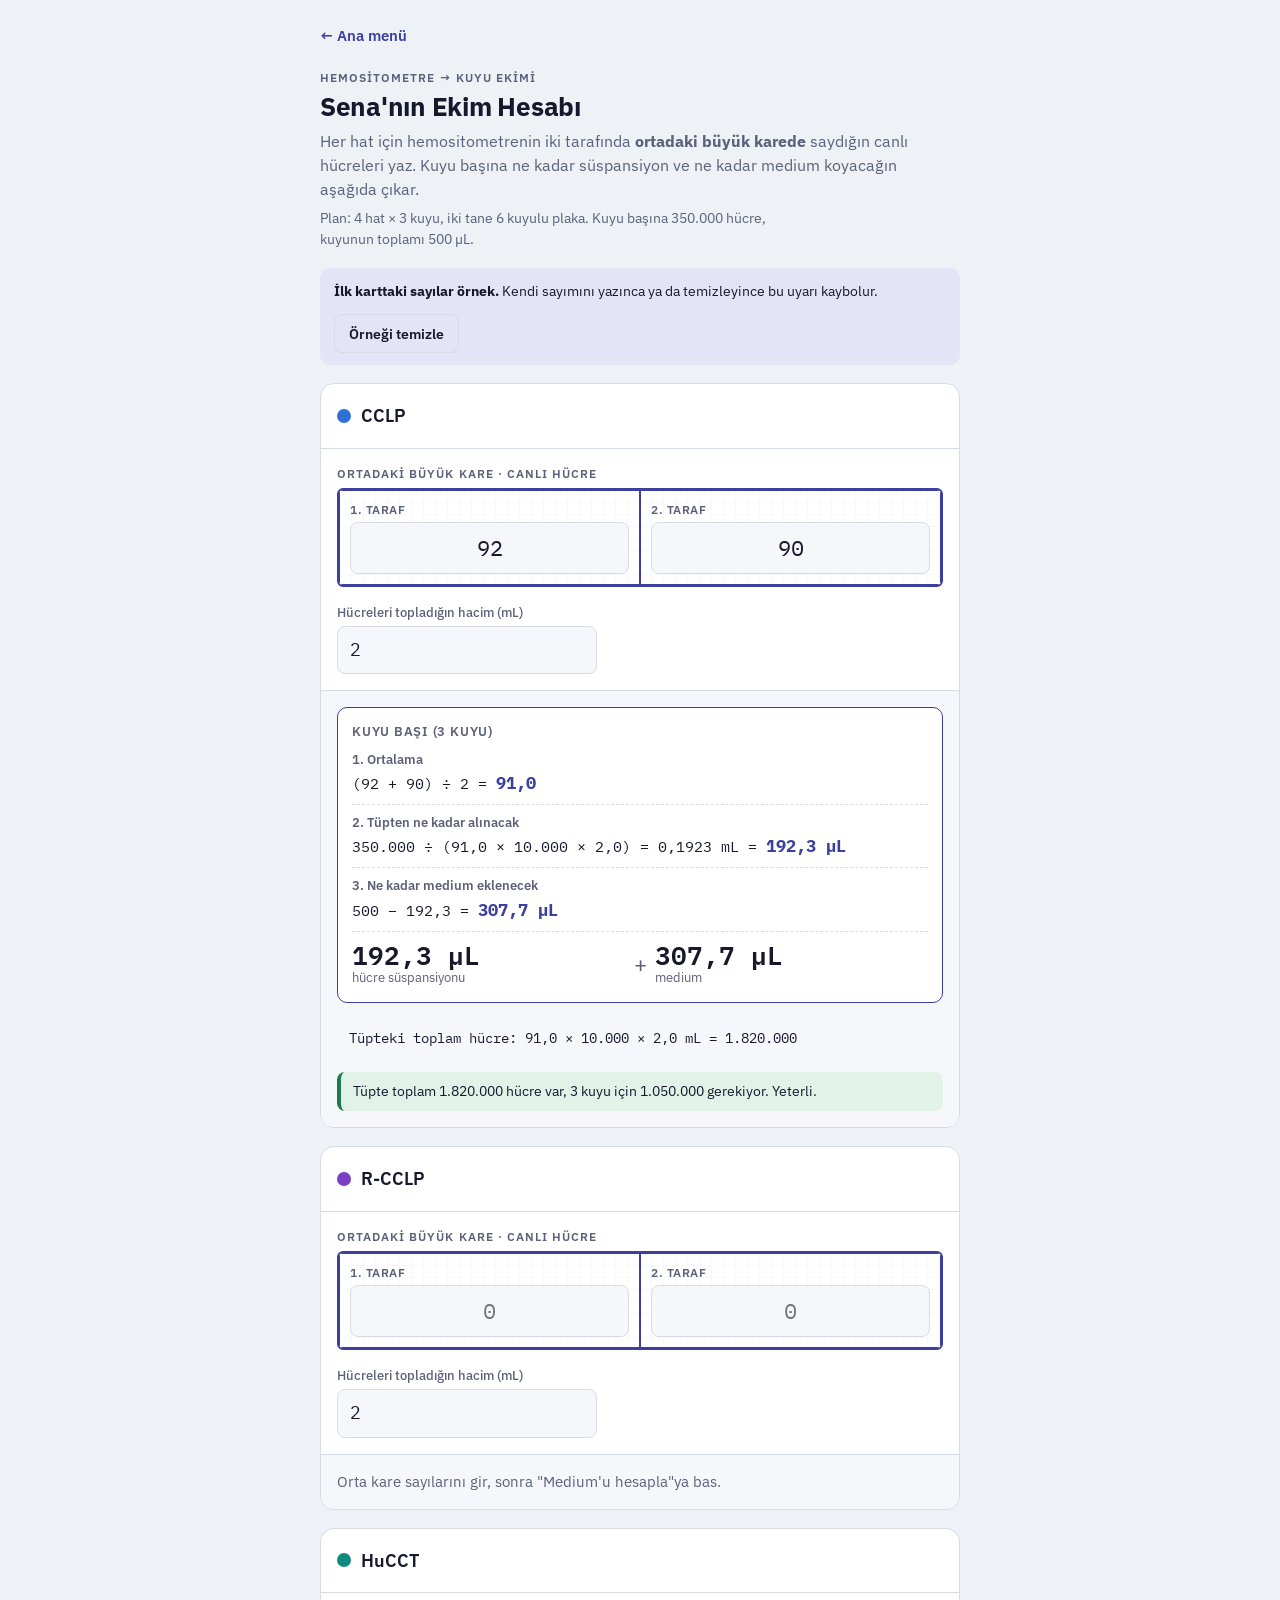
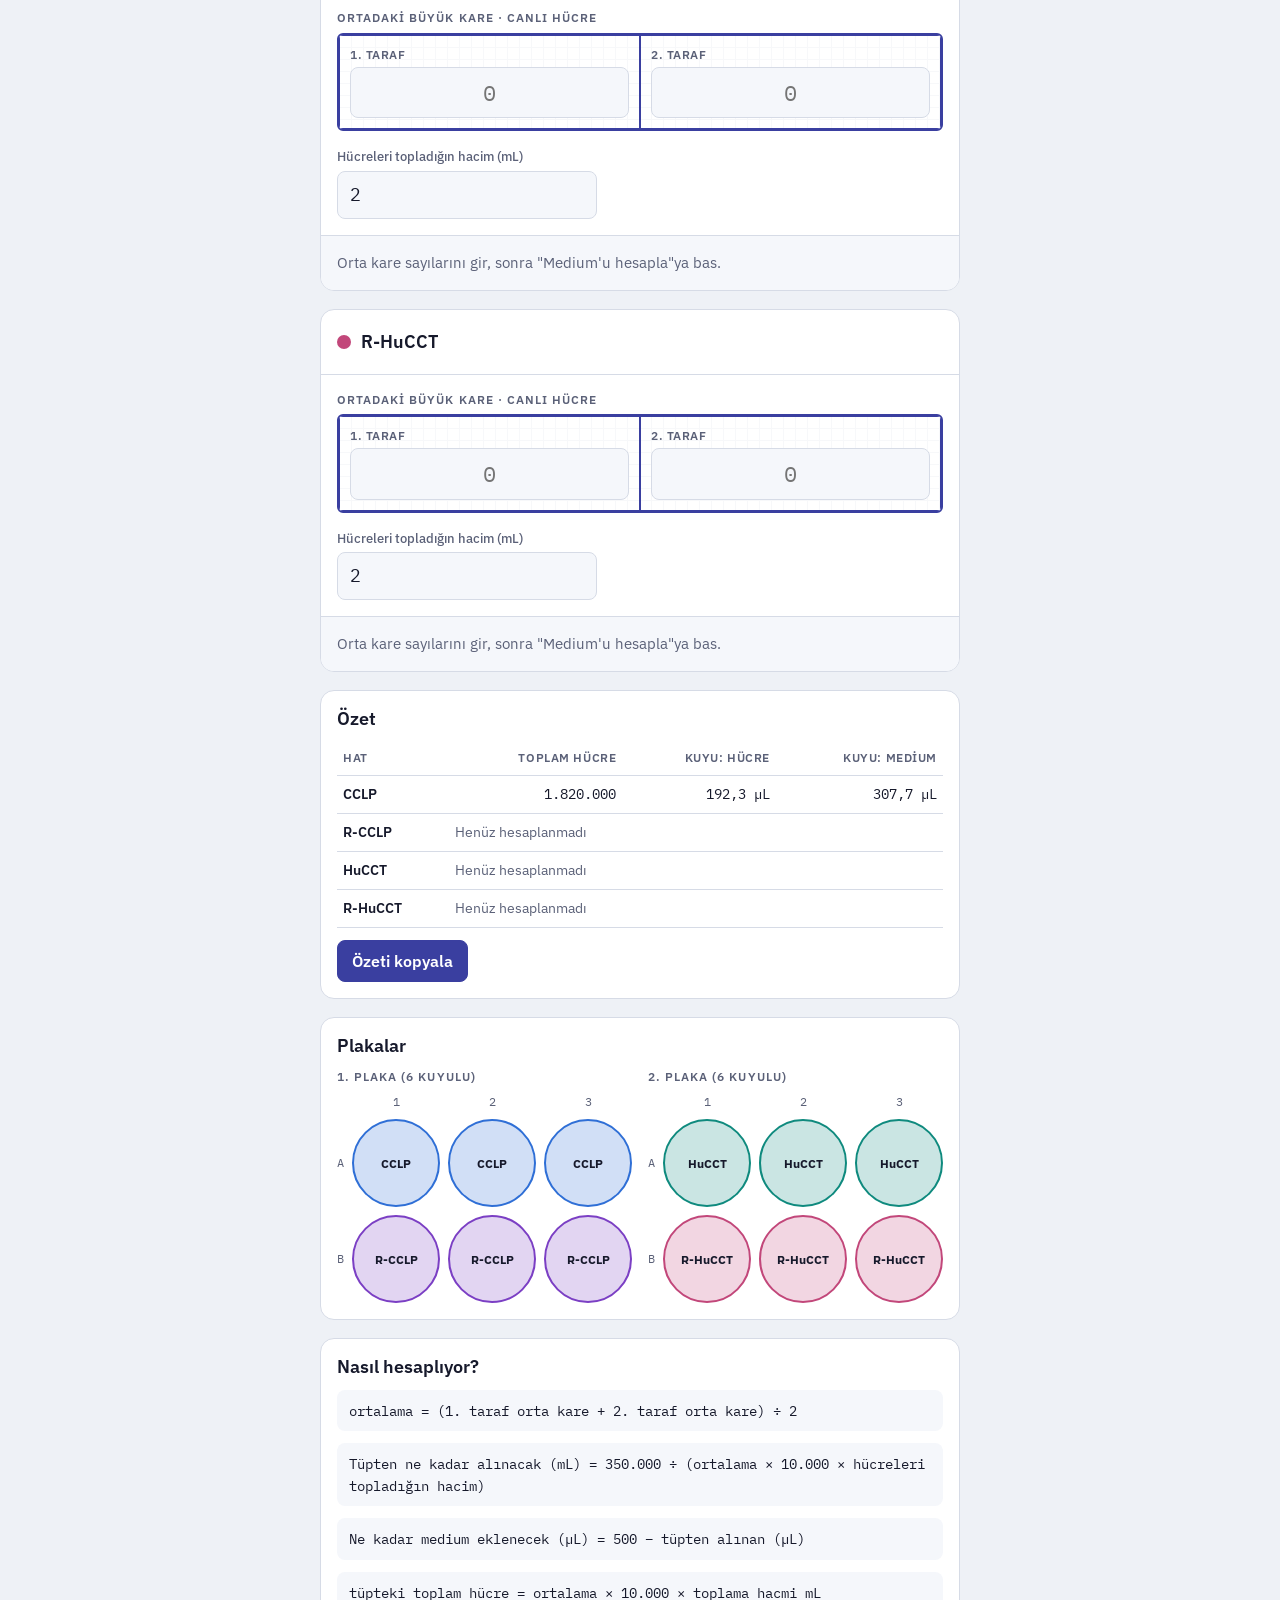
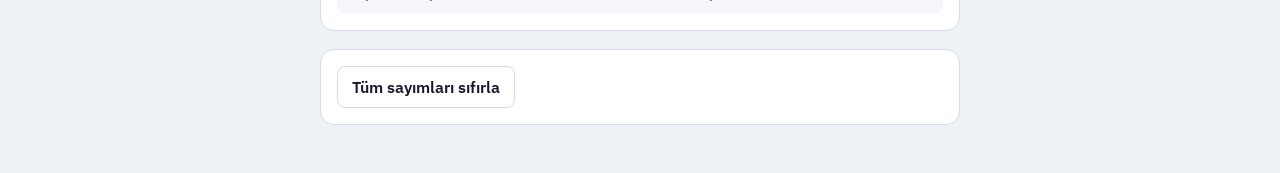
==== commit 991abb23: "Ekim: kural geri: 350.000 hücre, kuyu toplamı 500 µL Tüpten alınacak = 350.000 ÷ (ortalama × 10.000 " ====
--- a/ekim.html
+++ b/ekim.html
@@ -149,7 +149,7 @@
     <span class="eyebrow">Hemositometre → kuyu ekimi</span>
     <h1>Sena'nın Ekim Hesabı</h1>
     <p>Her hat için hemositometrenin iki tarafında <strong>ortadaki büyük karede</strong> saydığın canlı hücreleri yaz. Kuyu başına ne kadar süspansiyon ve ne kadar medium koyacağın aşağıda çıkar.</p>
-    <p class="muted" style="font-size:.9rem">Plan: 4 hat × 3 kuyu, iki tane 6 kuyulu plaka. Kuyu başına 200.000 hücre, toplam 1 mL.</p>
+    <p class="muted" style="font-size:.9rem">Plan: 4 hat × 3 kuyu, iki tane 6 kuyulu plaka. Kuyu başına 350.000 hücre, kuyunun toplamı 500 µL.</p>
   </header>
 
   <div class="banner" id="exampleBanner" hidden>
@@ -176,8 +176,8 @@
   <section class="panel howto">
     <h2>Nasıl hesaplıyor?</h2>
     <div class="formula">ortalama = (1. taraf orta kare + 2. taraf orta kare) ÷ 2</div>
-    <div class="formula">kuyuya süspansiyon (mL) = 200.000 ÷ (ortalama × 10.000 × toplama hacmi mL)</div>
-    <div class="formula">eklenecek medium (µL) = 1.000 − süspansiyon (µL)</div>
+    <div class="formula">Tüpten ne kadar alınacak (mL) = 350.000 ÷ (ortalama × 10.000 × hücreleri topladığın hacim)</div>
+    <div class="formula">Ne kadar medium eklenecek (µL) = 500 − tüpten alınan (µL)</div>
     <div class="formula">tüpteki toplam hücre = ortalama × 10.000 × toplama hacmi mL</div>
   </section>
 
@@ -191,7 +191,7 @@
 const COLORS=['--c1','--c2','--c3','--c4'];
 const DEFAULT_LINES=['CCLP','R-CCLP','HuCCT','R-HuCCT'];
 const STORE='sena-ekim-v4';
-const CELLS=200000, VOL=1000, WELLS=3, F=10000, MAXQ=9; // sq: 1. taraf = sq[0], 2. taraf = sq[9]
+const CELLS=350000, VOL=500, WELLS=3, F=10000, MAXQ=9; // sq: 1. taraf = sq[0], 2. taraf = sq[9]
 const fmt=(n,d=0)=>Number.isFinite(n)?n.toLocaleString('tr-TR',{minimumFractionDigits:d,maximumFractionDigits:d}):'–';
 const parse=v=>{if(v==null)return NaN;const s=String(v).trim().replace(/\./g,'').replace(',', '.');if(s==='')return NaN;return Number(s)};
 const parseDec=v=>{if(v==null)return NaN;const s=String(v).trim().replace(',', '.');if(s==='')return NaN;return Number(s)};
@@ -213,6 +213,8 @@
   if(!l.sq||l.sq.length<MAXQ*2){const o=l.sq||[];const s=Array(MAXQ*2).fill('');s[0]=o[0]??'';s[MAXQ]=o[4]??'';l.sq=s}
 });
 // sade sürüme geçiş: eski varsayılan 6 mL → 2 mL (bir kez)
+// eski "hazır ayar" butonu ilk iki hattı HuCCT-1 / HuCCT-1-R yapıyordu; sade planda bunlar CCLP / R-CCLP (bir kez)
+if(!state.settings.simpleV2){if(state.lines[0].name==='HuCCT-1')state.lines[0].name='CCLP';if(state.lines[1].name==='HuCCT-1-R')state.lines[1].name='R-CCLP';state.settings.simpleV2=1}
 if(!state.settings.simpleV1){state.lines.forEach(l=>{if(l.tube==='6'||l.tube==null||l.tube==='')l.tube='2'});state.settings.simpleV1=1}
 function save(){try{localStorage.setItem(STORE,JSON.stringify(state))}catch(e){}}
 
@@ -265,7 +267,7 @@
   if(sides.length===1)msgs.push(['warn','Sadece bir taraf girildi; ortalama o taraftan alındı.']);
   if(sides.length===2&&Math.max(...sides)>0&&Math.abs(sides[0]-sides[1])/Math.max(...sides)>0.2)msgs.push(['warn',`İki taraf arasında fark büyük (${fmt(sides[0])} ve ${fmt(sides[1])}). Süspansiyonu iyice karıştırıp yeniden yükle.`]);
   if(!(tube>0))msgs.push(['bad','Hesap için "Hücreleri topladığın hacim" kutusunu doldur.']);
-  else if(cellVol>VOL)msgs.push(['bad',`Süspansiyon çok seyreltik: bir kuyuya ${fmt(cellVol,0)} µL gerekiyor, bu 1 mL'yi aşıyor. Hücreleri santrifüjleyip daha az mediumda topla, sonra yeniden say.`]);
+  else if(cellVol>VOL)msgs.push(['bad',`Süspansiyon çok seyreltik: bir kuyuya ${fmt(cellVol,0)} µL gerekiyor, bu kuyunun toplamını (500 µL) aşıyor. Hücreleri santrifüjleyip daha az mediumda topla, sonra yeniden say.`]);
   else if(cellVol<2)msgs.push(['warn',`Kuyu başı ${fmt(cellVol,1)} µL çok az, pipetlemesi zor. Süspansiyonu önce seyrelt.`]);
   if(Number.isFinite(total))msgs.push(total<need?['bad',`Tüpte toplam ${fmt(total)} hücre var, 3 kuyu için ${fmt(need)} gerekiyor. Yetmiyor.`]:['ok',`Tüpte toplam ${fmt(total)} hücre var, 3 kuyu için ${fmt(need)} gerekiyor. Yeterli.`]);
   return {sides,avg,tube,total,cellMl,cellVol,medVol,msgs,ok:cellVol<=VOL};
@@ -282,8 +284,8 @@
     let h=`<div class="recipe main"><span class="title">Kuyu başı (3 kuyu)</span>
       <div class="steps">
         <div class="step"><span class="sk">1. Ortalama</span><span class="sv">${r.sides.length===2?'('+fmt(r.sides[0])+' + '+fmt(r.sides[1])+') ÷ 2 = ':''}<strong>${a}</strong></span></div>
-        <div class="step"><span class="sk">2. Kuyuya hücre süspansiyonu</span><span class="sv">200.000 ÷ (${a} × 10.000 × ${r.tube>0?fmt(r.tube,1):'?'}) = ${fmt(r.cellMl,4)} mL = <strong>${fmt(r.cellVol,1)} µL</strong></span></div>
-        <div class="step"><span class="sk">3. Eklenecek medium</span><span class="sv">1.000 − ${fmt(r.cellVol,1)} = <strong>${r.ok?fmt(r.medVol,1)+' µL':'eksi çıkıyor'}</strong></span></div>
+        <div class="step"><span class="sk">2. Tüpten ne kadar alınacak</span><span class="sv">350.000 ÷ (${a} × 10.000 × ${r.tube>0?fmt(r.tube,1):'?'}) = ${fmt(r.cellMl,4)} mL = <strong>${fmt(r.cellVol,1)} µL</strong></span></div>
+        <div class="step"><span class="sk">3. Ne kadar medium eklenecek</span><span class="sv">500 − ${fmt(r.cellVol,1)} = <strong>${r.ok?fmt(r.medVol,1)+' µL':'eksi çıkıyor'}</strong></span></div>
       </div>
       ${r.ok?pourHTML(fmt(r.cellVol,1)+' µL',fmt(r.medVol,1)+' µL'):''}</div>`;
     if(Number.isFinite(r.total))h+=`<div class="formula">Tüpteki toplam hücre: ${a} × 10.000 × ${fmt(r.tube,1)} mL = ${fmt(r.total)}</div>`;
@@ -309,7 +311,7 @@
 }
 
 document.getElementById('copyBtn').addEventListener('click',()=>{
-  let s='Ekim hesabı (200.000 hücre/kuyu, 1 mL, 3 kuyu/hat)\n';
+  let s='Ekim hesabı (350.000 hücre/kuyu, 500 µL, 3 kuyu/hat)\n';
   state.lines.forEach((ln,i)=>{const r=results[i];
     if(!r){s+=`${ln.name}: hesaplanmadı\n`;return}
     if(!r.ok){s+=`${ln.name}: süspansiyon çok seyreltik\n`;return}
